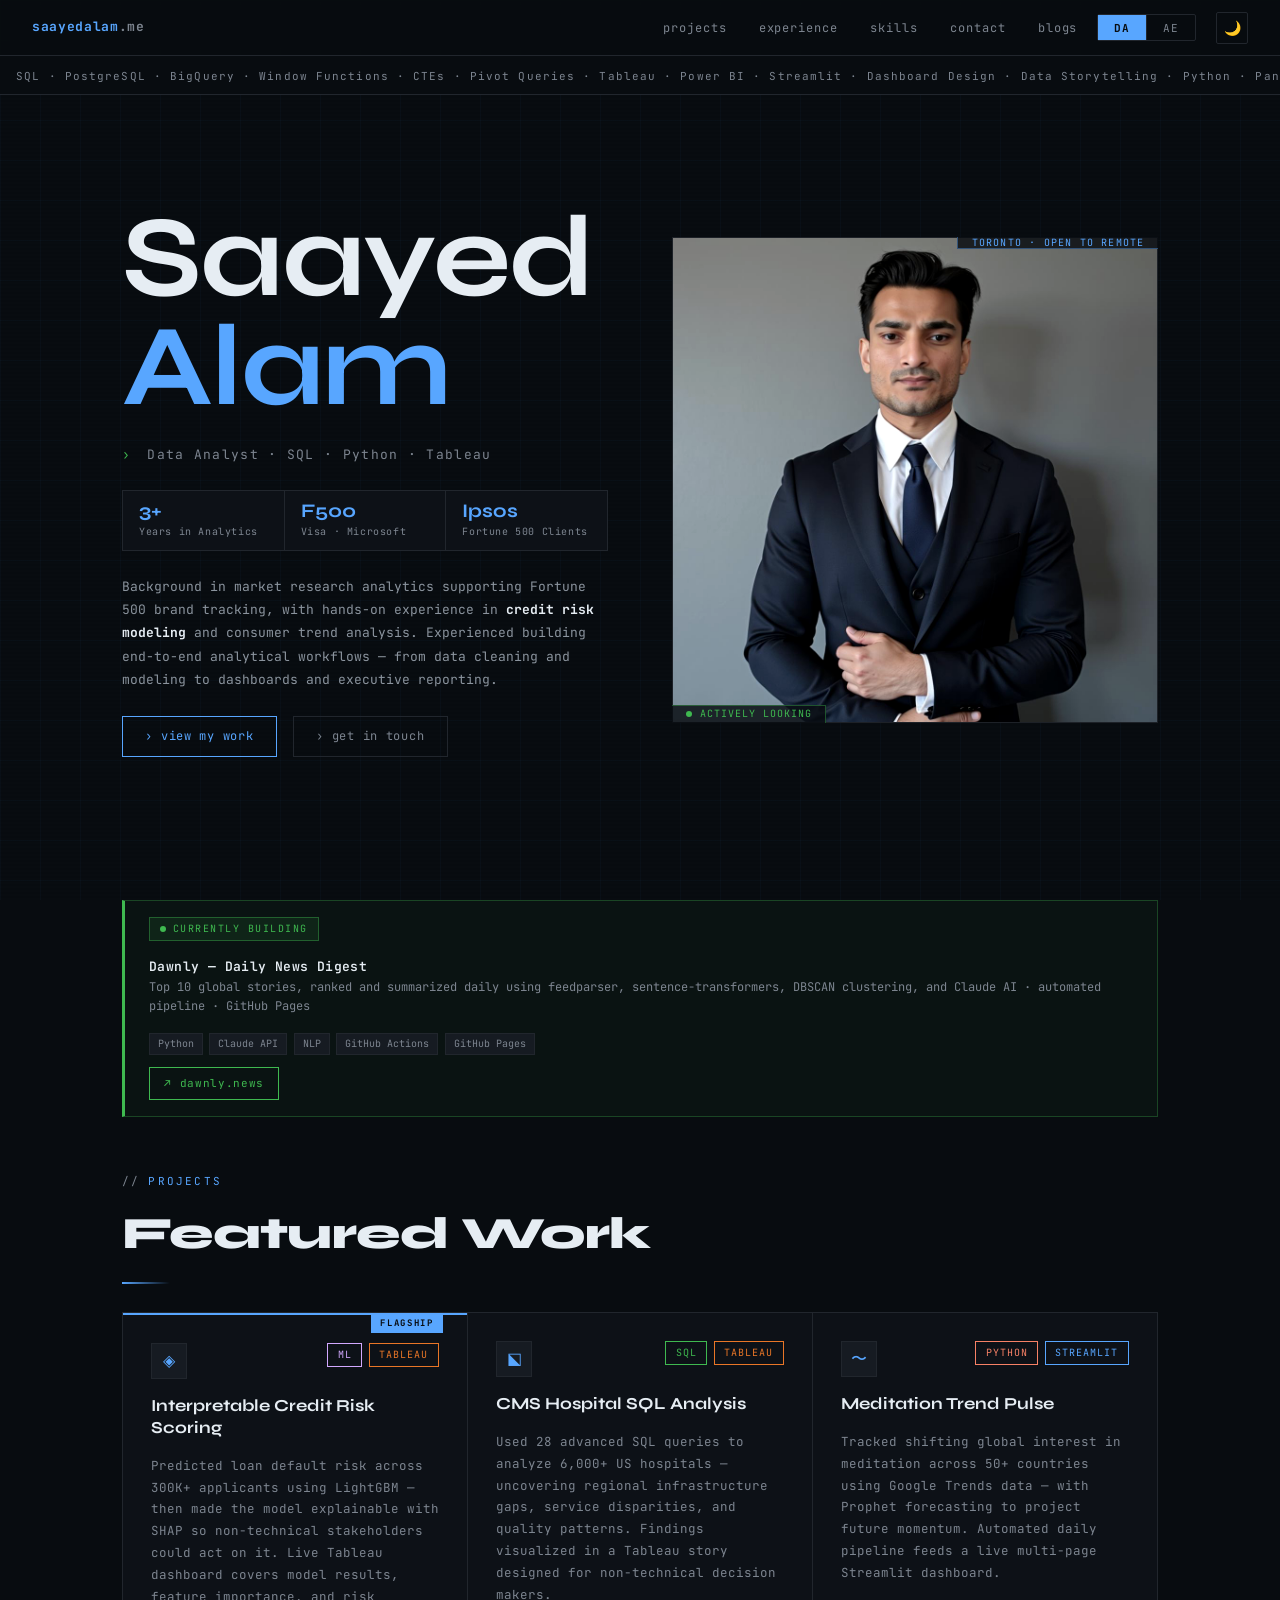
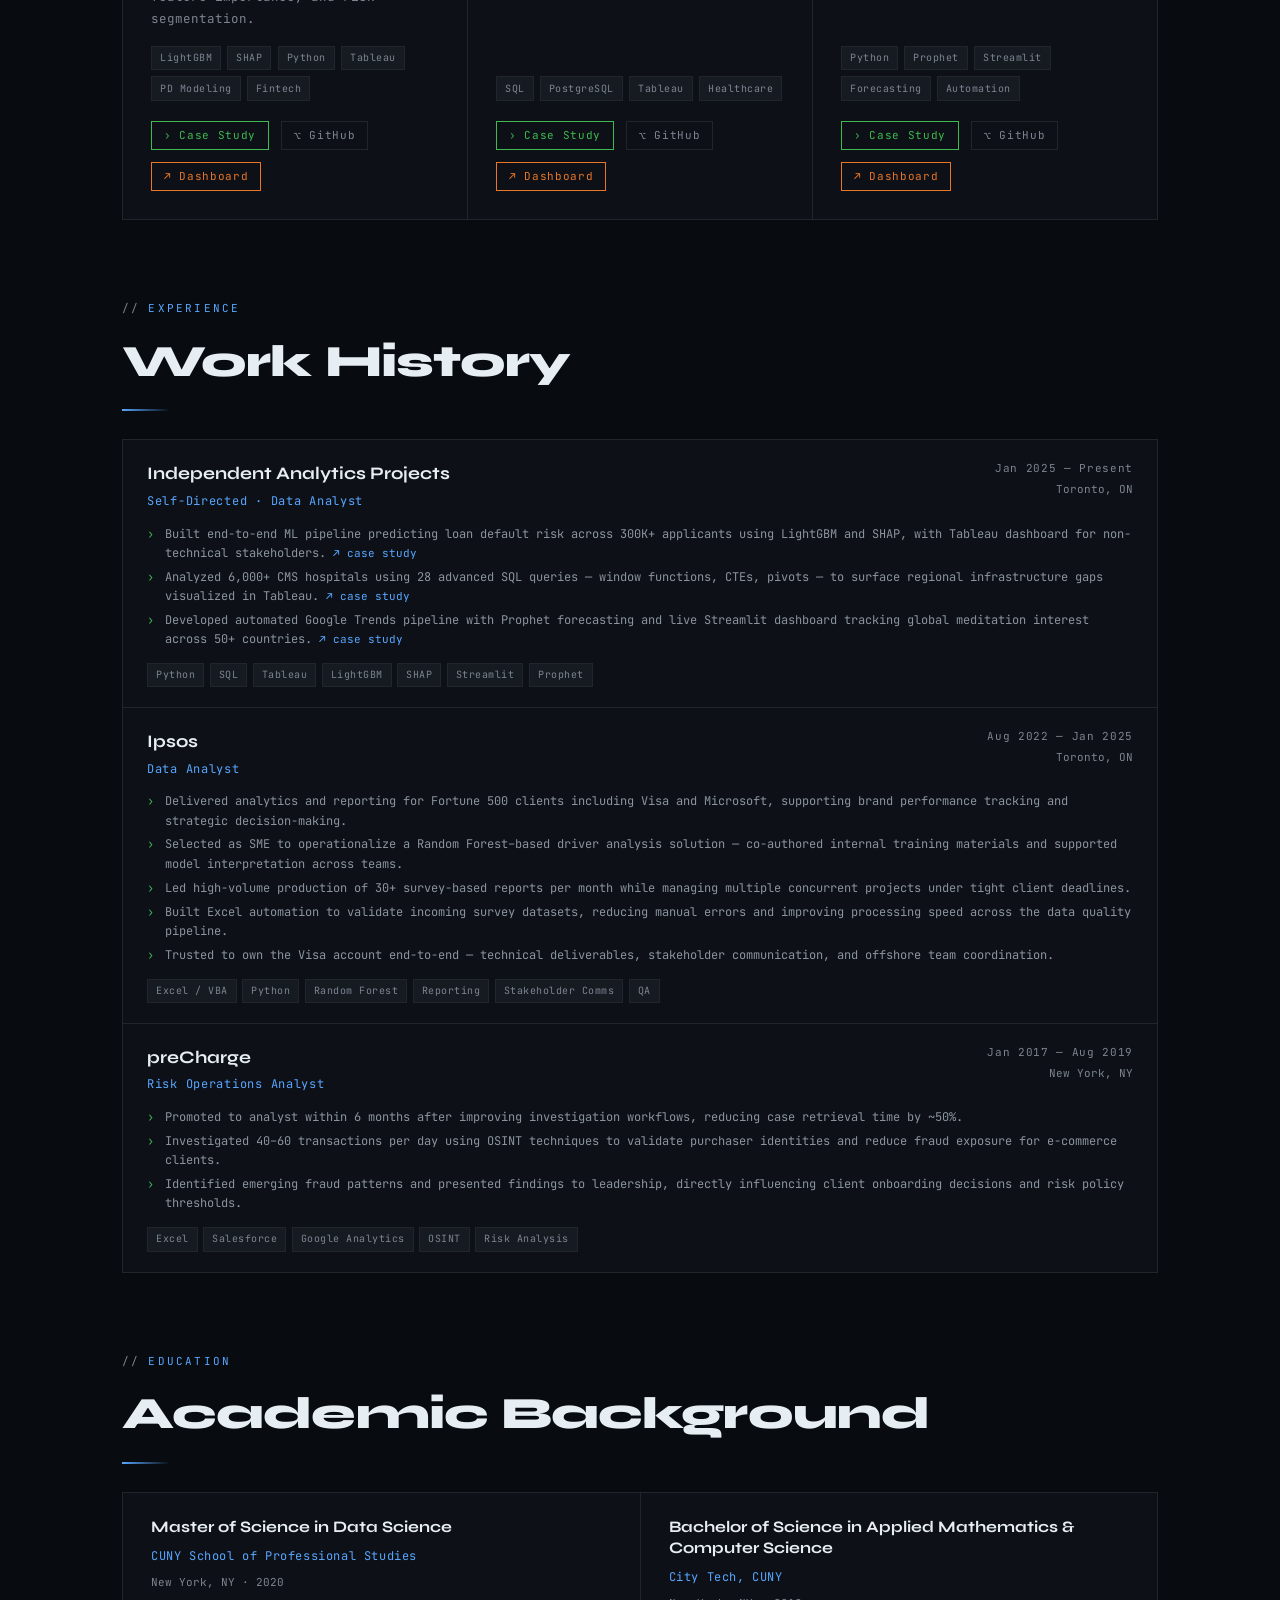
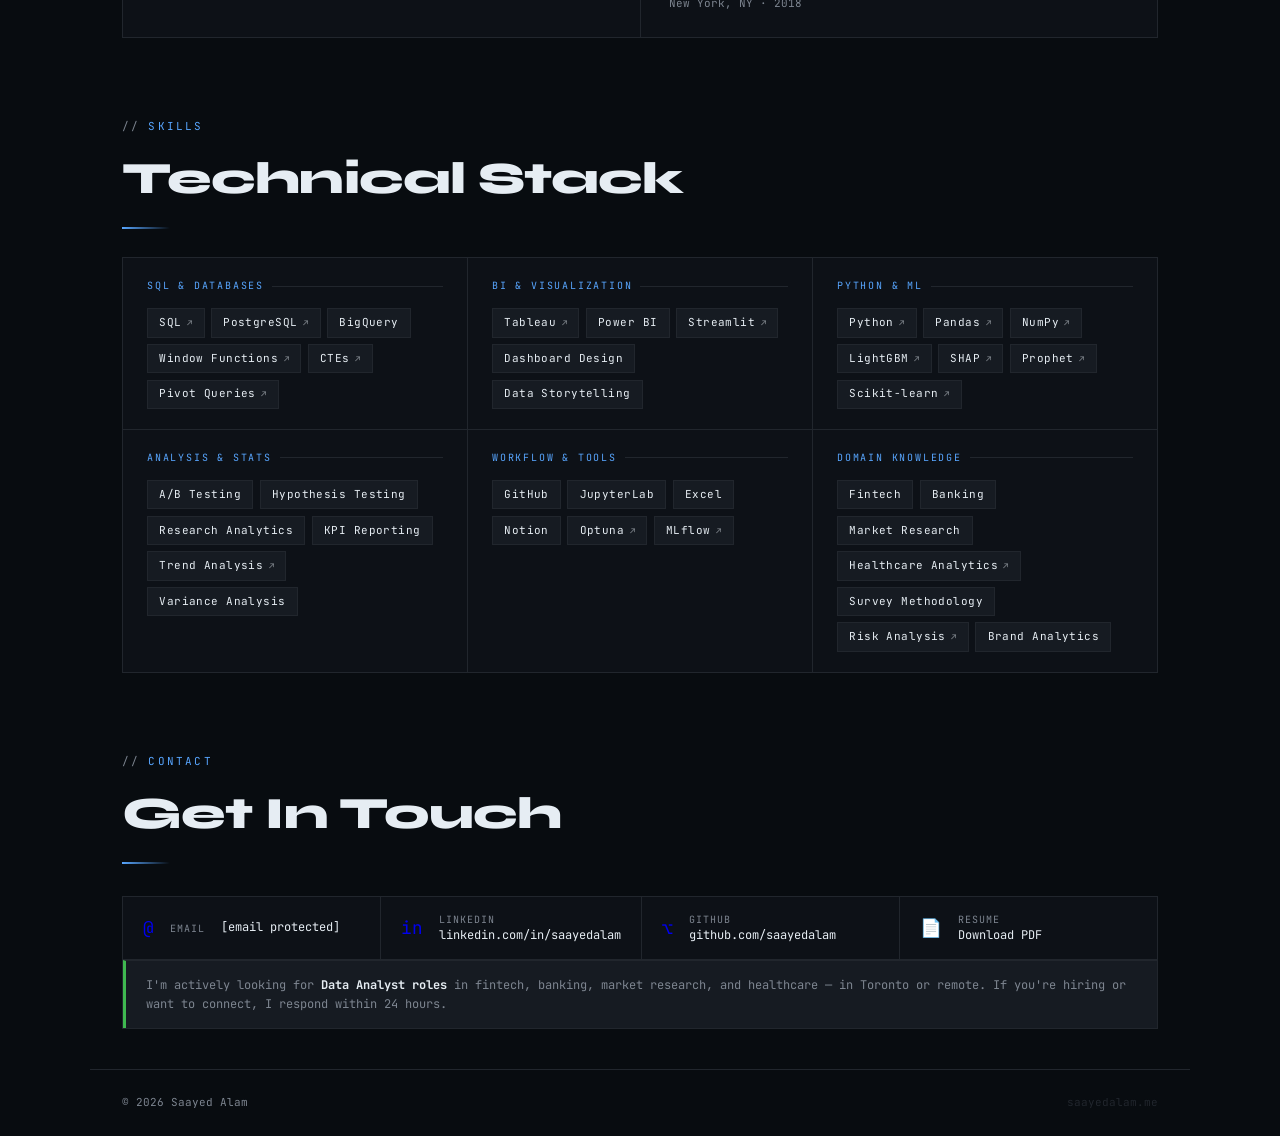
==== index.html @ ae94338d "JS was bleeding. fixed it" ====
<!DOCTYPE html>
<html lang="en">
<head>
<link rel="canonical" href="https://saayedalam.me/"/>
<meta charset="UTF-8" />
<meta name="viewport" content="width=device-width, initial-scale=1.0" />
<title>Saayed Alam — Data Analyst</title>
<meta name="description" content="Saayed Alam — Data Analyst · SQL · Python · Tableau. Based in Toronto, open to remote. Previously at Ipsos serving Visa and Microsoft." />
<meta property="og:title" content="Saayed Alam — Data Analyst" />
<meta property="og:description" content="Data Analyst · SQL · Python · Tableau. Formerly at Ipsos. Visa and Microsoft client work. Based in Toronto, open to remote." />
<meta property="og:type" content="website" />
<meta property="og:url" content="https://saayedalam.me" />
<!-- Google tag (gtag.js) -->
<script async src="https://www.googletagmanager.com/gtag/js?id=G-2QNCLVX354"></script>
<script>
  window.dataLayer = window.dataLayer || [];
  function gtag(){dataLayer.push(arguments);}
  gtag('js', new Date());
  gtag('config', 'G-2QNCLVX354');
</script>
<link href="https://fonts.googleapis.com/css2?family=JetBrains+Mono:wght@300;400;600;700&family=Syne:wght@400;600;700;800&display=swap" rel="stylesheet" />
<script>
function toggleTheme() {
  const html = document.documentElement;
  const btn = document.getElementById('theme-toggle');
  if (html.classList.contains('light')) {
    html.classList.remove('light');
    btn.textContent = '🌙';
    localStorage.setItem('theme', 'dark');
  } else {
    html.classList.add('light');
    btn.textContent = '☀️';
    localStorage.setItem('theme', 'light');
  }
}
function toggleMobileNav() {
  document.getElementById('mobile-menu').classList.toggle('open');
}
</script>
<style>
  :root {
    --bg: #080c10;
    --surface: #0d1117;
    --surface2: #161b22;
    --border: #21262d;
    --accent: #58a6ff;
    --accent2: #3fb950;
    --accent3: #f78166;
    --accent4: #d2a8ff;
    --text: #e6edf3;
    --muted: #7d8590;
    --nav-bg: rgba(8,12,16,0.92);
    --mono: 'JetBrains Mono', monospace;
    --sans: 'Syne', sans-serif;
  }
  html.light {
    --bg: #ffffff;
    --surface: #f6f8fa;
    --surface2: #eaeef2;
    --border: #d0d7de;
    --accent: #0969da;
    --accent2: #1a7f37;
    --accent3: #cf222e;
    --accent4: #8250df;
    --text: #1f2328;
    --muted: #656d76;
    --nav-bg: rgba(255,255,255,0.92);
  }

  *, *::before, *::after { box-sizing: border-box; margin: 0; padding: 0; }
  html { scroll-behavior: smooth; }
  html.light body::before { background-image: linear-gradient(rgba(9,105,218,0.05) 1px, transparent 1px), linear-gradient(90deg, rgba(9,105,218,0.05) 1px, transparent 1px); background-size: 40px 40px; }
  html.light body::after { display: none; }

  body {
    background: var(--bg); color: var(--text);
    font-family: var(--mono); font-size: 14px;
    line-height: 1.6; overflow-x: hidden;
    transition: background 0.3s ease, color 0.3s ease;
  }

  body::before {
    content: ''; position: fixed; inset: 0;
    background-image: linear-gradient(rgba(88,166,255,0.03) 1px, transparent 1px), linear-gradient(90deg, rgba(88,166,255,0.03) 1px, transparent 1px);
    background-size: 40px 40px; pointer-events: none; z-index: 0;
  }
  body::after {
    content: ''; position: fixed; inset: 0;
    background: repeating-linear-gradient(0deg, transparent, transparent 2px, rgba(0,0,0,0.04) 2px, rgba(0,0,0,0.04) 4px);
    pointer-events: none; z-index: 0;
  }

  /* NAV */
  nav {
    position: fixed; top: 0; left: 0; right: 0; z-index: 100;
    display: flex; align-items: center; justify-content: space-between;
    padding: 0 2rem; height: 56px;
    background: var(--nav-bg); backdrop-filter: blur(12px);
    border-bottom: 1px solid var(--border);
  }
  .nav-logo {
    font-weight: 700; font-size: 13px; color: var(--accent);
    letter-spacing: 0.05em; text-decoration: none;
    transition: opacity 0.2s;
  }
  .nav-logo:hover { opacity: 0.75; }
  .nav-logo span { color: var(--muted); }
  .nav-right { display: flex; align-items: center; gap: 1.25rem; }
  .nav-links { display: flex; gap: 2rem; list-style: none; }
  .nav-links a {
    color: var(--muted); text-decoration: none;
    font-size: 12px; letter-spacing: 0.08em;
    transition: color 0.2s; padding-bottom: 2px;
    border-bottom: 1px solid transparent;
  }
  .nav-links a:hover { color: var(--accent); }
  .nav-links a.active { color: var(--accent); border-bottom-color: var(--accent); }

  .profile-toggle { display: flex; align-items: center; border: 1px solid var(--border); border-radius: 2px; position: relative; }
  .toggle-btn { position: relative; }
  .toggle-btn[data-tip]:hover::after { content: attr(data-tip); position: absolute; top: calc(100% + 8px); left: 50%; transform: translateX(-50%); background: var(--surface2); border: 1px solid var(--border); color: var(--text); font-size: 10px; letter-spacing: 0.06em; padding: 0.3rem 0.6rem; white-space: nowrap; pointer-events: none; z-index: 200; }
  .toggle-btn { padding: 0.35rem 1rem; background: transparent; color: var(--muted); border: none; cursor: pointer; font-family: var(--mono); font-size: 11px; letter-spacing: 0.08em; transition: all 0.2s; white-space: nowrap; overflow: visible; }
  .toggle-btn.active { background: var(--accent); color: var(--bg); font-weight: 700; }
  .toggle-btn:not(.active):hover { color: var(--text); background: var(--surface2); }
  .toggle-sep { width: 1px; background: var(--border); align-self: stretch; }

  .theme-toggle { display: flex; align-items: center; justify-content: center; width: 32px; height: 32px; background: transparent; border: 1px solid var(--border); border-radius: 2px; cursor: pointer; font-size: 14px; transition: all 0.2s; flex-shrink: 0; }
  .theme-toggle:hover { border-color: var(--accent); }

  /* HAMBURGER */
  .hamburger { display: none; flex-direction: column; justify-content: center; gap: 5px; width: 32px; height: 32px; background: transparent; border: 1px solid var(--border); border-radius: 2px; cursor: pointer; padding: 7px; }
  .hamburger span { display: block; height: 1px; background: var(--muted); transition: all 0.2s; }

  #mobile-menu {
    display: none; position: fixed; top: 56px; left: 0; right: 0; z-index: 98;
    background: var(--bg); border-bottom: 1px solid var(--border);
    padding: 1rem 2rem; flex-direction: column; gap: 1rem;
  }
  #mobile-menu.open { display: flex; }
  #mobile-menu a { color: var(--muted); text-decoration: none; font-size: 13px; letter-spacing: 0.08em; padding: 0.5rem 0; border-bottom: 1px solid var(--border); }
  #mobile-menu a:last-child { border-bottom: none; }
  #mobile-menu a.active { color: var(--accent); }


  /* DAWNLY STRIP */
  .dawnly-wrap { max-width:1100px; margin:0 auto; padding:0 2rem 1rem; }
  .dawnly-strip {
    border: 1px solid rgba(63,185,80,0.3);
    border-left: 3px solid var(--accent2);
    background: rgba(63,185,80,0.04);
    padding: 1rem 1.5rem;
    display: flex; align-items: center; justify-content: space-between;
    flex-wrap: wrap; gap: 0.75rem;
    transition: background 0.2s;
  }
  .dawnly-strip:hover { background: rgba(63,185,80,0.07); }
  html.light .dawnly-strip { background: rgba(26,127,55,0.04); border-color: rgba(26,127,55,0.3); border-left-color: var(--accent2); }
  html.light .dawnly-strip:hover { background: rgba(26,127,55,0.07); }
  .dawnly-left { display: flex; align-items: center; gap: 1rem; flex-wrap: wrap; }
  .dawnly-badge { font-size: 10px; letter-spacing: 0.15em; text-transform: uppercase; padding: 0.2rem 0.65rem; background: rgba(63,185,80,0.1); border: 1px solid rgba(63,185,80,0.4); color: var(--accent2); display: flex; align-items: center; gap: 0.4rem; white-space: nowrap; }
  .dawnly-pulse { width:6px;height:6px;border-radius:50%;background:var(--accent2);animation:pulse 2s infinite;flex-shrink:0; }
  .dawnly-title { font-size: 13px; color: var(--text); font-weight: 600; letter-spacing: 0.03em; }
  .dawnly-desc { font-size: 12px; color: var(--muted); }
  .dawnly-tags { display: flex; gap: 0.4rem; flex-wrap: wrap; }
  .dawnly-tag { font-size: 10px; padding: 0.15rem 0.5rem; border: 1px solid var(--border); color: var(--muted); background: var(--surface2); }
  .dawnly-link { font-size: 11px; text-decoration: none; letter-spacing: 0.06em; padding: 0.4rem 0.9rem; border: 1px solid var(--accent2); color: var(--accent2); transition: all 0.2s; white-space: nowrap; }
  .dawnly-link:hover { background: var(--accent2); color: var(--bg); }

  /* TICKER */
  .ticker { position: fixed; top: 56px; left: 0; right: 0; z-index: 99; background: var(--bg); border-bottom: 1px solid var(--border); padding: 0.5rem 0; overflow: hidden; white-space: nowrap; }
  .ticker-inner { display: inline-block; animation: marquee 38s linear infinite; font-size: 11px; color: var(--muted); letter-spacing: 0.1em; }
  @keyframes marquee { 0%{transform:translateX(0)} 100%{transform:translateX(-50%)} }

  /* SECTIONS */
  section { position: relative; z-index: 1; max-width: 1100px; margin: 0 auto; padding: 2.5rem 2rem; scroll-margin-top: 110px; }

  .section-label { font-size: 11px; letter-spacing: 0.2em; color: var(--accent); text-transform: uppercase; margin-bottom: 0.5rem; display: flex; align-items: center; gap: 0.5rem; }
  .section-label::before { content: '//'; color: var(--muted); }
  .section-heading { font-family: var(--sans); font-size: clamp(1.8rem, 4vw, 2.8rem); font-weight: 800; letter-spacing: -0.02em; color: var(--text); margin-bottom: 0.75rem; }
  .section-divider { width: 48px; height: 2px; background: linear-gradient(90deg, var(--accent), transparent); margin-bottom: 1.75rem; }

  /* INTRO (combined hero + about) */
  #intro {
    min-height: 100vh;
    display: grid;
    grid-template-columns: 1fr 1fr;
    gap: 4rem;
    align-items: center;
    padding-top: 100px;
    position: relative;
  }
  .intro-left { display: flex; flex-direction: column; gap: 1.5rem; }
  .intro-right { display: flex; align-items: center; justify-content: center; }

  .hero-top { display: flex; align-items: center; gap: 0.75rem; font-size: 12px; color: var(--muted); flex-wrap: wrap; }

  @keyframes pulse { 0%,100%{opacity:1} 50%{opacity:0.4} }
  .mode-badge { font-size: 10px; letter-spacing: 0.15em; text-transform: uppercase; padding: 0.2rem 0.7rem; border: 1px solid; transition: color 0.4s, border-color 0.4s; }

  .hero-name { font-family: var(--sans); font-size: clamp(2.8rem, 6vw, 5.5rem); font-weight: 800; line-height: 0.95; letter-spacing: -0.02em; }
  .hero-name .hl { color: var(--accent); }
  .hero-role { font-size: 13px; color: var(--muted); letter-spacing: 0.1em; display: flex; align-items: center; gap: 1rem; }
  .hero-role::before { content: '›'; color: var(--accent2); }

  .hero-grid { display: grid; grid-template-columns: repeat(3,1fr); gap: 1px; border: 1px solid var(--border); background: var(--border); }
  .hero-stat { background: var(--surface); padding: 0.6rem 1rem; display: flex; flex-direction: column; gap: 0.1rem; }
  .hero-stat-val { font-family: var(--sans); font-size: 1.2rem; font-weight: 700; color: var(--accent); line-height: 1; }
  .hero-stat-label { font-size: 10px; color: var(--muted); letter-spacing: 0.06em; margin-top: 0.15rem; }
  .hero-cta { display: flex; gap: 1rem; flex-wrap: wrap; }
  .btn { display: inline-flex; align-items: center; gap: 0.5rem; padding: 0.65rem 1.4rem; font-family: var(--mono); font-size: 12px; letter-spacing: 0.06em; text-decoration: none; border: 1px solid; transition: all 0.2s; cursor: pointer; background: transparent; }
  .btn-primary { border-color: var(--accent); color: var(--accent); }
  .btn-primary:hover { background: var(--accent); color: var(--bg); }
  .btn-secondary { border-color: var(--border); color: var(--muted); }
  .btn-secondary:hover { border-color: var(--muted); color: var(--text); } 50%{transform:translateX(-50%) translateY(6px)} }

  /* RIGHT SIDE — photo + bio + terminal */
  .photo-block {
    width: 100%; max-width: 320px; margin: 0 auto;
    padding: 10px;
    border: 1px dashed var(--accent);
    opacity: 1;
  }
  .photo-inner {
    position: relative;
    line-height: 0;
  }
  .photo-block img {
    width: 100%; display: block;
    filter: grayscale(20%) contrast(1.05);
    border: 1px solid var(--border);
    transition: filter 0.3s;
  }
  .photo-status {
    position: absolute; bottom: 0; left: 0;
    background: rgba(8,12,16,0.82);
    border-top: 1px solid rgba(63,185,80,0.4);
    border-right: 1px solid rgba(63,185,80,0.4);
    color: var(--accent2); font-size: 10px; letter-spacing: 0.1em;
    text-transform: uppercase; padding: 0.35rem 0.85rem;
    display: flex; align-items: center; gap: 0.5rem;
    white-space: nowrap;
  }
  html.light .photo-status { background: rgba(255,255,255,0.88); }
  .photo-status-dot { width: 6px; height: 6px; border-radius: 50%; background: var(--accent2); animation: pulse 2s infinite; flex-shrink: 0; }
  .photo-corner-tag {
    position: absolute; top: 0; right: 0;
    background: rgba(8,12,16,0.82);
    border-bottom: 1px solid rgba(88,166,255,0.4);
    border-left: 1px solid rgba(88,166,255,0.4);
    color: var(--accent); font-size: 10px; letter-spacing: 0.12em;
    text-transform: uppercase; padding: 0.35rem 0.85rem;
  }
  html.light .photo-corner-tag { background: rgba(255,255,255,0.88); }
  html.light .photo-block img { filter: grayscale(10%) contrast(1.02); }


  .intro-photo-row { display: flex; gap: 1.25rem; align-items: flex-start; }
  .intro-bio { flex: 1; display: flex; flex-direction: column; gap: 0.75rem; }

  .about-text { color: #8b949e; line-height: 1.8; font-size: 13px; }
  html.light .about-text { color: var(--muted); }
  .about-text p + p { margin-top: 0.75rem; }
  .about-text strong { color: var(--text); }
  .client-strip { display: flex; gap: 0.4rem; flex-wrap: wrap; }
  .client-chip { font-size: 10px; letter-spacing: 0.1em; text-transform: uppercase; padding: 0.2rem 0.55rem; border: 1px solid var(--border); color: var(--muted); background: var(--surface2); }

  /* TERMINAL */

  /* EXPERIENCE */
  .experience-list { display: flex; flex-direction: column; gap: 1px; background: var(--border); border: 1px solid var(--border); }
  .exp-card { background: var(--surface); padding: 1.25rem 1.5rem; display: grid; grid-template-columns: 1fr auto; gap: 0.35rem 2rem; align-items: start; transition: background 0.2s; }
  .exp-card:hover { background: var(--surface2); }
  .exp-company { font-family: var(--sans); font-size: 1.1rem; font-weight: 700; color: var(--text); }
  .exp-title { font-size: 12px; color: var(--accent); letter-spacing: 0.06em; margin-top: 0.2rem; }
  .exp-period { font-size: 11px; color: var(--muted); letter-spacing: 0.06em; white-space: nowrap; text-align: right; }
  .exp-location { font-size: 11px; color: var(--muted); text-align: right; margin-top: 0.2rem; }
  .exp-bullets { grid-column: 1/-1; margin-top: 0.5rem; display: flex; flex-direction: column; gap: 0.3rem; }
  .exp-bullet { font-size: 12px; color: #8b949e; line-height: 1.6; padding-left: 1.1rem; position: relative; }
  .exp-bullet::before { content: "›"; color: var(--accent2); position: absolute; left: 0; top: 0; }
  html.light .exp-bullet { color: var(--muted); }
  .exp-bullet::before { content: '›'; color: var(--accent2); flex-shrink: 0; }
  .exp-tags { grid-column: 1/-1; display: flex; flex-wrap: wrap; gap: 0.35rem; margin-top: 0.5rem; }

  /* PROJECTS */
  .projects-grid { display: grid; grid-template-columns: repeat(auto-fill, minmax(320px,1fr)); gap: 1px; background: var(--border); border: 1px solid var(--border); }
  .project-card { background: var(--surface); padding: 1.75rem; display: flex; flex-direction: column; gap: 1rem; transition: background 0.2s; position: relative; }
  .project-card:hover { background: var(--surface2); }
  .project-card.hidden { display: none; }
  .project-card.flagship { border-top: 2px solid var(--accent); }
  .flagship-label { position: absolute; top: -1px; right: 1.5rem; font-size: 9px; letter-spacing: 0.18em; text-transform: uppercase; background: var(--accent); color: var(--bg); padding: 0.15rem 0.6rem; font-weight: 700; }
  .project-header { display: flex; justify-content: space-between; align-items: flex-start; gap: 0.5rem; flex-wrap: wrap; }
  .project-icon { width: 36px; height: 36px; border: 1px solid var(--border); display: flex; align-items: center; justify-content: center; font-size: 16px; color: var(--accent); background: var(--surface2); flex-shrink: 0; }
  .project-badges { display: flex; gap: 0.4rem; flex-wrap: wrap; }
  .project-badge { font-size: 10px; letter-spacing: 0.1em; padding: 0.2rem 0.6rem; border: 1px solid; text-transform: uppercase; white-space: nowrap; }
  .badge-ml{border-color:var(--accent4);color:var(--accent4)}
  .badge-sql{border-color:var(--accent2);color:var(--accent2)}
  .badge-python{border-color:var(--accent3);color:var(--accent3)}
  .badge-streamlit{border-color:#58a6ff;color:#58a6ff}
  .badge-tableau{border-color:#e97627;color:#e97627}
  .project-name { font-family: var(--sans); font-size: 1.05rem; font-weight: 700; color: var(--text); line-height: 1.3; }
  .project-desc { font-size: 12.5px; color: var(--muted); line-height: 1.75; }
  .project-tags { display: flex; flex-wrap: wrap; gap: 0.4rem; margin-top: auto; }
  .tag { font-size: 10px; padding: 0.2rem 0.5rem; background: var(--surface2); border: 1px solid var(--border); color: var(--muted); letter-spacing: 0.05em; }
  .project-links { display: flex; gap: 0.75rem; flex-wrap: wrap; margin-top: 0.25rem; }
  .project-link { font-size: 11px; text-decoration: none; letter-spacing: 0.06em; display: inline-flex; align-items: center; gap: 0.35rem; padding: 0.3rem 0.75rem; border: 1px solid; transition: all 0.2s; }
  .link-github { border-color: var(--border); color: var(--muted); }
  .link-github:hover { border-color: var(--muted); color: var(--text); }
  .link-demo { border-color: var(--accent2); color: var(--accent2); }
  .link-demo:hover { background: var(--accent2); color: var(--bg); }
  .link-tableau { border-color: #e97627; color: #e97627; }
  .link-tableau:hover { background: #e97627; color: var(--bg); }

  /* EDUCATION */
  .edu-grid { display: grid; grid-template-columns: 1fr 1fr; gap: 1px; background: var(--border); border: 1px solid var(--border); }
  .edu-card { background: var(--surface); padding: 1.5rem 1.75rem; display: flex; flex-direction: column; gap: 0.4rem; transition: background 0.2s; }
  .edu-card:hover { background: var(--surface2); }
  .edu-degree { font-family: var(--sans); font-size: 1rem; font-weight: 700; color: var(--text); line-height: 1.3; }
  .edu-school { font-size: 12px; color: var(--accent); letter-spacing: 0.05em; margin-top: 0.2rem; }
  .edu-meta { font-size: 11px; color: var(--muted); margin-top: 0.1rem; }

  /* SKILLS */
  .skills-layout { display: grid; grid-template-columns: repeat(3, 1fr); gap: 1px; background: var(--border); border: 1px solid var(--border); }
  .skill-group { background: var(--surface); padding: 1.25rem 1.5rem; }
  .skill-group.hidden { display: none; }
  .skill-group-title { font-size: 10px; letter-spacing: 0.18em; text-transform: uppercase; color: var(--accent); margin-bottom: 0.9rem; display: flex; align-items: center; gap: 0.5rem; }
  .skill-group-title::after { content: ''; flex: 1; height: 1px; background: var(--border); }
  .skill-chips { display: flex; flex-wrap: wrap; gap: 0.4rem; }
  .skill-chip {
    font-size: 11px; padding: 0.3rem 0.7rem;
    background: var(--surface2); border: 1px solid var(--border);
    color: var(--text); letter-spacing: 0.04em;
    transition: border-color 0.2s, color 0.2s;
    cursor: default;
  }
  .skill-chip:hover { border-color: var(--accent); color: var(--accent); }

  a.skill-link {
    text-decoration: none;
    position: relative;
  }
  a.skill-link::after {
    content: ' ↗';
    font-size: 9px;
    opacity: 0.5;
    transition: opacity 0.2s;
  }
  a.skill-link:hover::after { opacity: 1; }
  a.skill-link:hover {
    border-color: var(--accent);
    color: var(--accent);
    background: rgba(88,166,255,0.08);
  }

  .skill-chip.primary { border-color: var(--accent); color: var(--accent); background: rgba(88,166,255,0.07); }
  html.light .skill-chip.primary { background: rgba(9,105,218,0.07); }
  /* keep bar classes for JS compat but hidden */
  .skill-item { display: none; }
  .skill-bar { display: none; }
  .skill-fill { display: none; }

  /* CONTACT */
  .contact-grid { display: grid; grid-template-columns: repeat(4, 1fr); gap: 1px; margin-top: 2rem; background: var(--border); border: 1px solid var(--border); }
  .contact-card { background: var(--surface); padding: 1rem 1.25rem; display: flex; flex-direction: row; align-items: center; gap: 1rem; transition: background 0.2s; text-decoration: none; border: none; }
  .contact-card:hover { background: var(--surface2); }
  .contact-icon { font-size: 1.1rem; flex-shrink: 0; }
  .contact-type { font-size: 10px; color: var(--muted); letter-spacing: 0.1em; text-transform: uppercase; line-height: 1.3; }
  .contact-value { font-size: 12px; color: var(--text); line-height: 1.3; }
  .contact-note { grid-column: 1/-1; background: var(--surface2); border-top: 1px solid var(--border); border-left: 3px solid var(--accent2); padding: 0.9rem 1.25rem; font-size: 12px; color: var(--muted); line-height: 1.6; }

  .contact-info { display: flex; flex-direction: column; gap: 0.1rem; }

  /* BACK TO TOP */
  .back-to-top {
    position: fixed; bottom: 2rem; right: 2rem; z-index: 200;
    width: 40px; height: 40px;
    background: var(--surface2); border: 1px solid var(--border);
    color: var(--muted); cursor: pointer;
    display: flex; align-items: center; justify-content: center;
    opacity: 0; pointer-events: none;
    transition: all 0.3s ease;
  }
  .back-to-top.visible { opacity: 1; pointer-events: all; }
  .back-to-top:hover { border-color: var(--accent); color: var(--accent); background: var(--surface); }
  .back-to-top svg { width: 16px; height: 16px; stroke: currentColor; fill: none; }

  /* FOOTER */
  footer { position: relative; z-index: 1; border-top: 1px solid var(--border); padding: 1.5rem 2rem; display: flex; justify-content: space-between; align-items: center; max-width: 1100px; margin: 0 auto; font-size: 11px; color: var(--muted); }

  /* FADE IN */
  .fade-in { opacity: 0; transform: translateY(20px); transition: opacity 0.6s ease, transform 0.6s ease; }
  .fade-in.visible { opacity: 1; transform: translateY(0); }

  /* RESPONSIVE */
  @media(max-width: 768px) {
    /* NAV */
    nav { padding: 0 1rem; }
    .nav-links { display: none; }
    .profile-toggle { display: none; }
    .hamburger { display: flex; }

    /* TICKER — add top breathing room so status pill doesn't collide */
    .ticker { top: 56px; }

    /* INTRO — stack columns, photo first */
    #intro {
      display: flex;
      flex-direction: column;
      padding-top: 100px;
      gap: 1.5rem;
      min-height: unset;
    }
    .intro-right { order: -1; display: flex; justify-content: center; }
    .photo-block { max-width: 100%; margin: 0 auto; }
    .photo-status, .photo-corner-tag { font-size: 8px; padding: 0.25rem 0.5rem; letter-spacing: 0.06em; }
    .intro-left { display: flex; flex-direction: column; gap: 1.25rem; }

    /* STATS — replace grid with a compact inline row */
    .hero-grid {
      display: flex;
      flex-wrap: wrap;
      gap: 0.5rem;
      background: transparent;
      border: none;
    }
    .hero-stat {
      flex: 1 1 auto;
      min-width: 0;
      background: var(--surface);
      border: 1px solid var(--border);
      padding: 0.5rem 0.75rem;
      display: flex;
      flex-direction: row;
      align-items: baseline;
      gap: 0.4rem;
    }
    .hero-stat-val { font-size: 1rem; }
    .hero-stat-label { font-size: 10px; white-space: nowrap; overflow: hidden; text-overflow: ellipsis; }

    /* EXPERIENCE */
    .exp-card { grid-template-columns: 1fr; }
    .exp-period, .exp-location { text-align: left; }

    /* EDUCATION */
    .edu-grid { grid-template-columns: 1fr; }

    /* SKILLS — single column, no overflow */
    .skills-layout { grid-template-columns: 1fr !important; }
    .skill-chips { flex-wrap: wrap; }

    /* CONTACT — stack to 2 cols, no overflow */
    .contact-grid {
      grid-template-columns: 1fr 1fr;
      overflow: hidden;
    }
    .contact-card { min-width: 0; overflow: hidden; }
    .contact-value { font-size: 10px; word-break: break-all; }

    /* GENERAL */
    section { padding: 2rem 1rem; }
    .back-to-top { bottom: 1rem; right: 1rem; }
  }
</style>
<link rel="icon" type="image/png" href="[data-uri]"/>
<meta property="og:image" content="https://saayedalam.me/assets/og-image.png"/>
</head>
<body>

<!-- NAV -->
<nav>
  <a href="#intro" class="nav-logo">saayedalam<span>.me</span></a>
  <div class="nav-right">
    <ul class="nav-links">
      <li><a href="#projects">projects</a></li>
      <li><a href="#experience">experience</a></li>
      <li><a href="#skills">skills</a></li>
      <li><a href="#contact">contact</a></li>
      <li><a href="blog.html">blogs</a></li>
    </ul>
    <div class="profile-toggle">
      <button type="button" class="toggle-btn active" id="btn-da" onclick="setMode('da')" data-tip="Data Analyst">DA</button>
      <div class="toggle-sep"></div>
      <button type="button" class="toggle-btn" id="btn-ae" onclick="setMode('ae')" data-tip="Analytics Engineer">AE</button>
    </div>
    <button type="button" class="theme-toggle" id="theme-toggle" onclick="toggleTheme()" title="Toggle light/dark">🌙</button>
    <button type="button" class="hamburger" onclick="toggleMobileNav()" aria-label="Menu">
      <span></span><span></span><span></span>
    </button>
  </div>
</nav>

<!-- MOBILE MENU -->
<div id="mobile-menu">
  <a href="#projects" onclick="toggleMobileNav()">projects</a>
  <a href="#experience" onclick="toggleMobileNav()">projects</a>
  <a href="#skills" onclick="toggleMobileNav()">skills</a>
  <a href="#contact" onclick="toggleMobileNav()">contact</a>
  <a href="blog.html" onclick="toggleMobileNav()">blogs</a>
  <div style="display:flex;gap:0.75rem;padding-top:0.5rem;">
    <button type="button" class="toggle-btn active" id="mob-btn-da" onclick="setMode('da');toggleMobileNav()" style="border:1px solid var(--border);border-radius:2px;">DA</button>
    <button type="button" class="toggle-btn" id="mob-btn-ae" onclick="setMode('ae');toggleMobileNav()" style="border:1px solid var(--border);border-radius:2px;">AE</button>
  </div>
</div>

<!-- TICKER -->
<div class="ticker">
  <span class="ticker-inner" id="ticker-text">
    &nbsp;&nbsp;SQL · Python · Power BI · Tableau · Data Analysis · A/B Testing · Statistical Modeling · Stakeholder Reporting · Visualization · Fintech · Banking · Market Research · Healthcare · Insights · Dashboards · KPIs · SQL · Python · Power BI · Tableau · Data Analysis · A/B Testing · Statistical Modeling · Stakeholder Reporting · Visualization · Fintech · Banking · Market Research · Healthcare · Insights · Dashboards · KPIs ·&nbsp;&nbsp;
  </span>
</div>

<!-- INTRO -->
<section id="intro" style="position:relative;">

  <!-- LEFT: identity + stats + CTA + bio -->
  <div class="intro-left">


    <div class="hero-name"><h1>Saayed<br/>
      <span class="hl">Alam</span></h1></div>

    <div class="hero-role" id="hero-role">Data Analyst · SQL · Python · Tableau</div>

    <div class="hero-grid">
      <div class="hero-stat">
        <span class="hero-stat-val">3+</span>
        <span class="hero-stat-label">Years in Analytics</span>
      </div>
      <div class="hero-stat">
        <span class="hero-stat-val">F500</span>
        <span class="hero-stat-label">Visa · Microsoft</span>
      </div>
      <div class="hero-stat">
        <span class="hero-stat-val" id="s3v">Ipsos</span>
        <span class="hero-stat-label" id="s3l">Fortune 500 Clients</span>
      </div>
    </div>

    <div class="about-text" id="bio-da">
      <p>Background in market research analytics supporting Fortune 500 brand tracking, with hands-on experience in <strong>credit risk modeling</strong> and consumer trend analysis. Experienced building end-to-end analytical workflows — from data cleaning and modeling to dashboards and executive reporting.</p>
    </div>
    <div class="about-text" id="bio-ae" style="display:none">
      <p>Data Analyst with 3+ years of experience transitioning into Analytics Engineering — applying hands-on work with <strong>dbt Cloud, BigQuery, and ELT pipelines</strong> to build tested, documented, and BI-ready data models. Comfortable bridging the gap between raw data and business-ready datasets.</p>
      <p style="margin-top:0.75rem">Open to <strong>Analytics Engineering roles across industries</strong> where strong SQL foundations, data modeling instincts, and a bias toward clean, maintainable pipelines are valued.</p>
    </div>

    <div class="hero-cta">
      <a href="#experience" class="btn btn-primary">› view my work</a>
      <a href="#contact" class="btn btn-secondary">› get in touch</a>
    </div>
  </div>

  <!-- RIGHT: photo only -->
  <div class="intro-right">
    <div class="photo-block">
      <div class="photo-inner">
        <img src="assets/photo.JPG" alt="Saayed Alam" />
        <div class="photo-corner-tag">Toronto · Open to Remote</div>
        <div class="photo-status"><span class="photo-status-dot"></span>Actively Looking</div>
      </div>
    </div>
  </div>
</section>


<!-- DAWNLY STRIP -->
<div class="dawnly-wrap">
<div class="dawnly-strip">
  <div class="dawnly-left">
    <div class="dawnly-badge"><span class="dawnly-pulse"></span>Currently Building</div>
    <div>
      <div class="dawnly-title">Dawnly — Daily News Digest</div>
      <div class="dawnly-desc">Top 10 global stories, ranked and summarized daily using feedparser, sentence-transformers, DBSCAN clustering, and Claude AI · automated pipeline · GitHub Pages</div>
    </div>
    <div class="dawnly-tags">
      <span class="dawnly-tag">Python</span>
      <span class="dawnly-tag">Claude API</span>
      <span class="dawnly-tag">NLP</span>
      <span class="dawnly-tag">GitHub Actions</span>
      <span class="dawnly-tag">GitHub Pages</span>
    </div>
  </div>
  <a href="https://saayed.me/dawnly" target="_blank" rel="noopener noreferrer" class="dawnly-link">↗ dawnly.news</a>
</div>
</div>

<!-- PROJECTS -->
<section id="projects">
  <div class="section-label">projects</div>
  <h2 class="section-heading">Featured Work</h2>
  <div class="section-divider"></div>
  <div class="projects-grid fade-in" id="projects-grid">

    <div class="project-card flagship" data-modes="ae" data-order-ae="0">
      <span class="flagship-label">flagship</span>
      <div class="project-header">
        <div class="project-icon">🏦</div>
        <div class="project-badges">
          <span class="project-badge badge-sql">dbt</span>
          <span class="project-badge badge-tableau" style="border-color:#f0b429;color:#f0b429">BigQuery</span>
        </div>
      </div>
      <div class="project-name">Fintech Analytics Engineering Platform</div>
      <div class="project-desc">End-to-end analytics engineering platform for U.S. mortgage credit risk — built on dbt Cloud and BigQuery with tested, documented, BI-ready marts and a live Power BI dashboard tracking delinquency trends by state and lending channel.</div>
      <div class="project-tags">
        <span class="tag">dbt Cloud</span><span class="tag">BigQuery</span><span class="tag">Power BI</span><span class="tag">ELT</span><span class="tag">Dimensional Modeling</span>
      </div>
      <div class="project-links">
        <a href="fintech-ae.html" class="project-link link-demo">› Case Study</a>
        <a href="https://github.com/saayedalam/Fintech-Analytics-Engineering-Platform" class="project-link link-github" target="_blank" rel="noopener noreferrer">⌥ GitHub</a>
      </div>
    </div>

    <div class="project-card flagship" data-modes="da ae" data-order-da="0" data-order-ae="1">
      <span class="flagship-label">flagship</span>
      <div class="project-header">
        <div class="project-icon">◈</div>
        <div class="project-badges">
          <span class="project-badge badge-ml">ML</span>
          <span class="project-badge badge-tableau">Tableau</span>
        </div>
      </div>
      <div class="project-name">Interpretable Credit Risk Scoring</div>
      <div class="project-desc">Predicted loan default risk across 300K+ applicants using LightGBM — then made the model explainable with SHAP so non-technical stakeholders could act on it. Live Tableau dashboard covers model results, feature importance, and risk segmentation.</div>
      <div class="project-tags">
        <span class="tag">LightGBM</span><span class="tag">SHAP</span><span class="tag">Python</span><span class="tag">Tableau</span><span class="tag">PD Modeling</span><span class="tag">Fintech</span>
      </div>
      <div class="project-links">
        <a href="credit-risk.html" class="project-link link-demo">› Case Study</a>
        <a href="https://github.com/saayedalam/Interpretable-Home-Credit-Risk" class="project-link link-github" target="_blank" rel="noopener noreferrer">⌥ GitHub</a>
        <a href="https://public.tableau.com/app/profile/saayed.alam/viz/LoanDefaultRiskAnalysisModelResultsSHAPMetrics/0-Overview" class="project-link link-tableau" target="_blank" rel="noopener noreferrer">↗ Dashboard</a>
      </div>
    </div>

    <div class="project-card" data-modes="da ae" data-order-da="1" data-order-ae="2">
      <div class="project-header">
        <div class="project-icon">⬕</div>
        <div class="project-badges">
          <span class="project-badge badge-sql">SQL</span>
          <span class="project-badge badge-tableau">Tableau</span>
        </div>
      </div>
      <div class="project-name">CMS Hospital SQL Analysis</div>
      <div class="project-desc">Used 28 advanced SQL queries to analyze 6,000+ US hospitals — uncovering regional infrastructure gaps, service disparities, and quality patterns. Findings visualized in a Tableau story designed for non-technical decision makers.</div>
      <div class="project-tags">
        <span class="tag">SQL</span><span class="tag">PostgreSQL</span><span class="tag">Tableau</span><span class="tag">Healthcare</span>
      </div>
      <div class="project-links">
        <a href="hospital-sql.html" class="project-link link-demo">› Case Study</a>
        <a href="https://github.com/saayedalam/CMS-Hospital-SQL-Analysis" class="project-link link-github" target="_blank" rel="noopener noreferrer">⌥ GitHub</a>
        <a href="https://public.tableau.com/app/profile/saayed.alam/viz/CMSHospitalDataDashboardSQLAnalysisVisualization/Story1" class="project-link link-tableau" target="_blank" rel="noopener noreferrer">↗ Dashboard</a>
      </div>
    </div>

    <div class="project-card" data-modes="da" data-order-da="2">
      <div class="project-header">
        <div class="project-icon">〜</div>
        <div class="project-badges">
          <span class="project-badge badge-python">Python</span>
          <span class="project-badge badge-streamlit">Streamlit</span>
        </div>
      </div>
      <div class="project-name">Meditation Trend Pulse</div>
      <div class="project-desc">Tracked shifting global interest in meditation across 50+ countries using Google Trends data — with Prophet forecasting to project future momentum. Automated daily pipeline feeds a live multi-page Streamlit dashboard.</div>
      <div class="project-tags">
        <span class="tag">Python</span><span class="tag">Prophet</span><span class="tag">Streamlit</span><span class="tag">Forecasting</span><span class="tag">Automation</span>
      </div>
      <div class="project-links">
        <a href="meditation-trends.html" class="project-link link-demo">› Case Study</a>
        <a href="https://github.com/saayedalam/Meditation-Trend-Pulse" class="project-link link-github" target="_blank" rel="noopener noreferrer">⌥ GitHub</a>
        <a href="https://meditationtrendpulse.streamlit.app/" class="project-link link-tableau" target="_blank" rel="noopener noreferrer">↗ Dashboard</a>
      </div>
    </div>

  </div>
</section>

<!-- EXPERIENCE -->
<section id="experience">
  <div class="section-label">experience</div>
  <h2 class="section-heading">Work History</h2>
  <div class="section-divider"></div>
  <div class="experience-list fade-in">

    <div class="exp-card">
      <div>
        <div class="exp-company">Independent Analytics Projects</div>
        <div class="exp-title">Self-Directed · Data Analyst</div>
      </div>
      <div>
        <div class="exp-period">Jan 2025 — Present</div>
        <div class="exp-location">Toronto, ON</div>
      </div>
      <div class="exp-bullets" id="ind-bullets-da">
        <div class="exp-bullet">Built end-to-end ML pipeline predicting loan default risk across 300K+ applicants using LightGBM and SHAP, with Tableau dashboard for non-technical stakeholders. <a href="credit-risk.html" style="color:var(--accent);text-decoration:none;font-size:11px;">↗ case study</a></div>
        <div class="exp-bullet">Analyzed 6,000+ CMS hospitals using 28 advanced SQL queries — window functions, CTEs, pivots — to surface regional infrastructure gaps visualized in Tableau. <a href="hospital-sql.html" style="color:var(--accent);text-decoration:none;font-size:11px;">↗ case study</a></div>
        <div class="exp-bullet">Developed automated Google Trends pipeline with Prophet forecasting and live Streamlit dashboard tracking global meditation interest across 50+ countries. <a href="meditation-trends.html" style="color:var(--accent);text-decoration:none;font-size:11px;">↗ case study</a></div>
      </div>
      <div class="exp-bullets" id="ind-bullets-ae" style="display:none">
        <div class="exp-bullet">Designed end-to-end analytics engineering workflow for U.S. mortgage credit risk using dbt Cloud and BigQuery — built tested, version-controlled, and documented semantic marts for BI consumption. <a href="fintech-ae.html" style="color:var(--accent);text-decoration:none;font-size:11px;">↗ case study</a></div>
        <div class="exp-bullet">Engineered automated data pipeline tracking global mindfulness trends via Google Trends API — implemented Prophet forecasting and deployed a live Streamlit dashboard with daily automated cron updates. <a href="meditation-trends.html" style="color:var(--accent);text-decoration:none;font-size:11px;">↗ case study</a></div>
        <div class="exp-bullet">Implemented ELT pipelines and dimensional modeling via complex SQL transformations across 6,000+ hospitals — optimized 28 queries supporting a multi-view Tableau reporting suite. <a href="hospital-sql.html" style="color:var(--accent);text-decoration:none;font-size:11px;">↗ case study</a></div>
        <div class="exp-bullet">Built and tuned a credit risk model using LightGBM and Optuna — integrated SHAP explainability and deployed results to interactive dashboards improving model governance. <a href="credit-risk.html" style="color:var(--accent);text-decoration:none;font-size:11px;">↗ case study</a></div>
      </div>
      <div class="exp-tags" id="ind-tags-da">
        <span class="tag">Python</span><span class="tag">SQL</span><span class="tag">Tableau</span><span class="tag">LightGBM</span><span class="tag">SHAP</span><span class="tag">Streamlit</span><span class="tag">Prophet</span>
      </div>
      <div class="exp-tags" id="ind-tags-ae" style="display:none">
        <span class="tag">dbt Cloud</span><span class="tag">BigQuery</span><span class="tag">Power BI</span><span class="tag">Python</span><span class="tag">SQL</span><span class="tag">Streamlit</span><span class="tag">Prophet</span>
      </div>
    </div>

    <div class="exp-card">
      <div>
        <div class="exp-company">Ipsos</div>
        <div class="exp-title">Data Analyst</div>
      </div>
      <div>
        <div class="exp-period">Aug 2022 — Jan 2025</div>
        <div class="exp-location">Toronto, ON</div>
      </div>
      <div class="exp-bullets" id="ipsos-bullets-da">
        <div class="exp-bullet">Delivered analytics and reporting for Fortune 500 clients including Visa and Microsoft, supporting brand performance tracking and strategic decision-making.</div>
        <div class="exp-bullet">Selected as SME to operationalize a Random Forest–based driver analysis solution — co-authored internal training materials and supported model interpretation across teams.</div>
        <div class="exp-bullet">Led high-volume production of 30+ survey-based reports per month while managing multiple concurrent projects under tight client deadlines.</div>
        <div class="exp-bullet">Built Excel automation to validate incoming survey datasets, reducing manual errors and improving processing speed across the data quality pipeline.</div>
        <div class="exp-bullet">Trusted to own the Visa account end-to-end — technical deliverables, stakeholder communication, and offshore team coordination.</div>
      </div>
      <div class="exp-bullets" id="ipsos-bullets-ae" style="display:none">
        <div class="exp-bullet">Executed data ingestion and transformation for Tier-1 clients (Visa, Microsoft) — standardizing raw unstructured data into clean, analysis-ready datasets for downstream reporting.</div>
        <div class="exp-bullet">Developed custom Excel-based automation tools to validate incoming datasets, significantly reducing manual error rates and processing time across the data quality pipeline.</div>
        <div class="exp-bullet">Led operational adoption of a Random Forest model as primary technical resource — co-authored technical training documentation for internal teams.</div>
        <div class="exp-bullet">Managed cross-functional data workflows with offshore processing teams, leading QA audits to ensure 100% data accuracy before modeling.</div>
        <div class="exp-bullet">Orchestrated production of 30+ high-accuracy reports per month, managing full data lifecycle for 2–3 concurrent projects weekly.</div>
      </div>
      <div class="exp-tags" id="ipsos-tags-da">
        <span class="tag">Excel / VBA</span><span class="tag">Python</span><span class="tag">Random Forest</span><span class="tag">Reporting</span><span class="tag">Stakeholder Comms</span><span class="tag">QA</span>
      </div>
      <div class="exp-tags" id="ipsos-tags-ae" style="display:none">
        <span class="tag">Data Ingestion</span><span class="tag">ELT</span><span class="tag">Excel / VBA</span><span class="tag">QA</span><span class="tag">Stakeholder Comms</span>
      </div>
    </div>

    <div class="exp-card">
      <div>
        <div class="exp-company">preCharge</div>
        <div class="exp-title">Risk Operations Analyst</div>
      </div>
      <div>
        <div class="exp-period">Jan 2017 — Aug 2019</div>
        <div class="exp-location">New York, NY</div>
      </div>
      <div class="exp-bullets">
        <div class="exp-bullet">Promoted to analyst within 6 months after improving investigation workflows, reducing case retrieval time by ~50%.</div>
        <div class="exp-bullet">Investigated 40–60 transactions per day using OSINT techniques to validate purchaser identities and reduce fraud exposure for e-commerce clients.</div>
        <div class="exp-bullet">Identified emerging fraud patterns and presented findings to leadership, directly influencing client onboarding decisions and risk policy thresholds.</div>
      </div>
      <div class="exp-tags">
        <span class="tag">Excel</span><span class="tag">Salesforce</span><span class="tag">Google Analytics</span><span class="tag">OSINT</span><span class="tag">Risk Analysis</span>
      </div>
    </div>

  </div>
</section>

<!-- EDUCATION -->
<section id="education">
  <div class="section-label">education</div>
  <h2 class="section-heading">Academic Background</h2>
  <div class="section-divider"></div>
  <div class="edu-grid fade-in">
    <div class="edu-card">
      <div class="edu-degree">Master of Science in Data Science</div>
      <div class="edu-school">CUNY School of Professional Studies</div>
      <div class="edu-meta">New York, NY · 2020</div>
    </div>
    <div class="edu-card">
      <div class="edu-degree">Bachelor of Science in Applied Mathematics & Computer Science</div>
      <div class="edu-school">City Tech, CUNY</div>
      <div class="edu-meta">New York, NY · 2018</div>
    </div>
  </div>
</section>

<!-- SKILLS -->
<section id="skills">
  <div class="section-label">skills</div>
  <h2 class="section-heading">Technical Stack</h2>
  <div class="section-divider"></div>
  <div class="skills-layout fade-in" id="skills-grid">

    <div class="skill-group">
      <div class="skill-group-title">SQL & Databases</div>
      <div class="skill-chips">
        <a href="hospital-sql.html" class="skill-chip skill-link" title="See this skill in action → Hospital SQL project">SQL</a>
        <a href="hospital-sql.html" class="skill-chip skill-link" title="See this skill in action → Hospital SQL project">PostgreSQL</a>
        <span class="skill-chip">BigQuery</span>
        <a href="hospital-sql.html" class="skill-chip skill-link" title="See this skill in action → Hospital SQL project">Window Functions</a>
        <a href="hospital-sql.html" class="skill-chip skill-link" title="See this skill in action → Hospital SQL project">CTEs</a>
        <a href="hospital-sql.html" class="skill-chip skill-link" title="See this skill in action → Hospital SQL project">Pivot Queries</a>
      </div>
    </div>

    <div class="skill-group">
      <div class="skill-group-title">BI & Visualization</div>
      <div class="skill-chips">
        <a href="credit-risk.html" class="skill-chip skill-link" title="See this skill in action → Credit Risk project">Tableau</a>
        <span class="skill-chip">Power BI</span>
        <a href="meditation-trends.html" class="skill-chip skill-link" title="See this skill in action → Meditation Trend Pulse">Streamlit</a>
        <span class="skill-chip">Dashboard Design</span>
        <span class="skill-chip">Data Storytelling</span>
      </div>
    </div>

    <div class="skill-group">
      <div class="skill-group-title">Python & ML</div>
      <div class="skill-chips">
        <a href="credit-risk.html" class="skill-chip skill-link" title="See this skill in action → Credit Risk project">Python</a>
        <a href="credit-risk.html" class="skill-chip skill-link" title="See this skill in action → Credit Risk project">Pandas</a>
        <a href="credit-risk.html" class="skill-chip skill-link" title="See this skill in action → Credit Risk project">NumPy</a>
        <a href="credit-risk.html" class="skill-chip skill-link" title="See this skill in action → Credit Risk project">LightGBM</a>
        <a href="credit-risk.html" class="skill-chip skill-link" title="See this skill in action → Credit Risk project">SHAP</a>
        <a href="meditation-trends.html" class="skill-chip skill-link" title="See this skill in action → Meditation Trend Pulse">Prophet</a>
        <a href="credit-risk.html" class="skill-chip skill-link" title="See this skill in action → Credit Risk project">Scikit-learn</a>
      </div>
    </div>

    <div class="skill-group" data-mode="da">
      <div class="skill-group-title">Analysis & Stats</div>
      <div class="skill-chips">
        <span class="skill-chip">A/B Testing</span>
        <span class="skill-chip">Hypothesis Testing</span>
        <span class="skill-chip">Research Analytics</span>
        <span class="skill-chip">KPI Reporting</span>
        <a href="meditation-trends.html" class="skill-chip skill-link" title="See this skill in action → Meditation Trend Pulse">Trend Analysis</a>
        <span class="skill-chip">Variance Analysis</span>
      </div>
    </div>

    <div class="skill-group" data-mode="ae">
      <div class="skill-group-title">Data Engineering</div>
      <div class="skill-chips">
        <span class="skill-chip">dbt Cloud</span>
        <span class="skill-chip">BigQuery</span>
        <span class="skill-chip">ELT Pipelines</span>
        <span class="skill-chip">Dimensional Modeling</span>
        <span class="skill-chip">Star Schema</span>
        <span class="skill-chip">Data Quality Testing</span>
        <span class="skill-chip">Model Documentation</span>
        <span class="skill-chip">DAG Lineage</span>
        <a href="credit-risk.html" class="skill-chip skill-link" title="See this skill in action → Credit Risk project">MLflow</a>
        <span class="skill-chip">Lineage</span>
      </div>
    </div>

    <div class="skill-group">
      <div class="skill-group-title">Workflow & Tools</div>
      <div class="skill-chips">
        <span class="skill-chip">GitHub</span>
        <span class="skill-chip">JupyterLab</span>
        <span class="skill-chip">Excel</span>
        <span class="skill-chip">Notion</span>
        <a href="credit-risk.html" class="skill-chip skill-link" title="See this skill in action → Credit Risk project">Optuna</a>
        <a href="credit-risk.html" class="skill-chip skill-link" title="See this skill in action → Credit Risk project">MLflow</a>
      </div>
    </div>

    <div class="skill-group" data-mode="da">
      <div class="skill-group-title">Domain Knowledge</div>
      <div class="skill-chips">
        <span class="skill-chip">Fintech</span>
        <span class="skill-chip">Banking</span>
        <span class="skill-chip">Market Research</span>
        <a href="hospital-sql.html" class="skill-chip skill-link" title="See this skill in action → Hospital SQL project">Healthcare Analytics</a>
        <span class="skill-chip">Survey Methodology</span>
        <a href="credit-risk.html" class="skill-chip skill-link" title="See this skill in action → Credit Risk project">Risk Analysis</a>
        <span class="skill-chip">Brand Analytics</span>
      </div>
    </div>

    <div class="skill-group" data-mode="ae">
      <div class="skill-group-title">Domain Knowledge</div>
      <div class="skill-chips">
        <span class="skill-chip">Fintech</span>
        <span class="skill-chip">Banking</span>
        <span class="skill-chip">Data Warehousing</span>
        <span class="skill-chip">Star Schema</span>
        <span class="skill-chip">ELT Pipelines</span>
        <a href="credit-risk.html" class="skill-chip skill-link" title="See this skill in action → Credit Risk project">Risk Analytics</a>
        <span class="skill-chip">Model Documentation</span>
      </div>
    </div>

  </div>
</section>

<!-- CONTACT -->
<section id="contact">
  <div class="section-label">contact</div>
  <h2 class="section-heading">Get In Touch</h2>
  <div class="section-divider"></div>
  <div class="contact-grid fade-in">
    <a class="contact-card" href="/cdn-cgi/l/email-protection#d6a5b7b7afb3b2b7bab7bb96b1bbb7bfbaf8b5b9bb">
      <span class="contact-icon">@</span>
      <span class="contact-type">Email</span>
      <span class="contact-value"><span class="__cf_email__" data-cfemail="93e0f2f2eaf6f7f2fff2fed3f4fef2faffbdf0fcfe">[email&#160;protected]</span></span>
    </a>
    <a class="contact-card" href="https://linkedin.com/in/saayedalam" target="_blank">
      <span class="contact-icon">in</span>
      <div class="contact-info"><span class="contact-type">LinkedIn</span><span class="contact-value">linkedin.com/in/saayedalam</span></div>
    </a>
    <a class="contact-card" href="https://github.com/saayedalam" target="_blank">
      <span class="contact-icon">⌥</span>
      <div class="contact-info"><span class="contact-type">GitHub</span><span class="contact-value">github.com/saayedalam</span></div>
    </a>
    <a class="contact-card" id="resume-link" href="resume/DA_Master_Resume.pdf" download target="_blank">
      <span class="contact-icon">📄</span>
      <div class="contact-info"><span class="contact-type">Resume</span><span class="contact-value">Download PDF</span></div>
    </a>
    <div class="contact-note" id="contact-note">
      I'm actively looking for <strong style="color:var(--text)">Data Analyst roles</strong> in fintech, banking, market research, and healthcare — in Toronto or remote. If you're hiring or want to connect, I respond within 24 hours.
    </div>
  </div>
</section>

<footer>
  <span>© 2026 Saayed Alam</span>
  <span style="color:var(--border)">saayedalam.me</span>
</footer>

<script data-cfasync="false" src="/cdn-cgi/scripts/5c5dd728/cloudflare-static/email-decode.min.js"></script><script>
const modes = {
  da: {
    role: 'Data Analyst · SQL · Python · Tableau',
    badge: '● DA Profile', badgeColor: 'var(--accent2)',
    s3v: 'Ipsos', s3l: 'Fortune 500 Clients',
    tr: '"Data Analyst"', ts: '["SQL","Python","Tableau","Power BI"]',
    tt: '["fintech","banking","market-research","healthcare"]',
    note: 'I\'m actively looking for <strong style="color:var(--text)">Data Analyst roles</strong> in fintech, banking, market research, and healthcare — in Toronto or remote. If you\'re hiring or want to connect, I respond within 24 hours.',
    ticker: null
  },
  ae: {
    role: 'Analytics Engineer · dbt · BigQuery · Power BI',
    badge: '● AE Profile', badgeColor: 'var(--accent4)',
    s3v: 'Ipsos', s3l: 'Fortune 500 Clients',
    tr: '"Analytics Engineer"', ts: '["dbt","BigQuery","SQL","Power BI"]',
    tt: '["fintech","banking","data-engineering"]',
    note: 'I\'m actively looking for <strong style="color:var(--text)">Analytics Engineering roles</strong> in fintech and banking — in Toronto or remote. If you\'re hiring or want to connect, I respond within 24 hours.',
    ticker: null
  }
};

function setMode(mode) {
  const m = modes[mode];
  ['btn-da','mob-btn-da'].forEach(id => { const el = document.getElementById(id); if(el) el.classList.toggle('active', mode === 'da'); });
  ['btn-ae','mob-btn-ae'].forEach(id => { const el = document.getElementById(id); if(el) el.classList.toggle('active', mode === 'ae'); });
  document.getElementById('hero-role').textContent = m.role;
  const badge = document.getElementById('mode-badge');
  if (badge) { badge.textContent = m.badge; badge.style.borderColor = m.badgeColor; badge.style.color = m.badgeColor; }
  document.getElementById('s3v').textContent = m.s3v;
  document.getElementById('s3l').textContent = m.s3l;
  document.getElementById('contact-note').innerHTML = m.note;
  // Build ticker dynamically from all skill chips
  const chips = Array.from(document.querySelectorAll('.skill-chips .skill-chip, .skill-chips a.skill-link'))
    .map(el => el.textContent.replace('↗','').trim())
    .filter(t => t.length > 1);
  const unique = [...new Set(chips)];
  const text = '&nbsp;&nbsp;' + unique.join(' · ') + ' ·';
  document.getElementById('ticker-text').innerHTML = text + text;
  const grid = document.getElementById('projects-grid');
  Array.from(grid.querySelectorAll('.project-card')).forEach(card => {
    const cardModes = card.dataset.modes.split(' ');
    card.classList.toggle('hidden', !cardModes.includes(mode));
    const key = 'order' + mode.charAt(0).toUpperCase() + mode.slice(1);
    card.style.order = card.dataset[key] ?? 99;
  });
  document.querySelectorAll('.skill-group[data-mode]').forEach(g => g.classList.toggle('hidden', g.dataset.mode !== mode));

  // Bio
  const bioDA = document.getElementById('bio-da');
  const bioAE = document.getElementById('bio-ae');
  if (bioDA) bioDA.style.display = mode === 'da' ? '' : 'none';
  if (bioAE) bioAE.style.display = mode === 'ae' ? '' : 'none';

  // Work history bullets
  ['ind','ipsos'].forEach(prefix => {
    ['bullets','tags'].forEach(type => {
      const da = document.getElementById(prefix + '-' + type + '-da');
      const ae = document.getElementById(prefix + '-' + type + '-ae');
      if (da) da.style.display = mode === 'da' ? '' : 'none';
      if (ae) ae.style.display = mode === 'ae' ? '' : 'none';
    });
  });

  // Resume link
  const resumeLink = document.getElementById('resume-link');
  if (resumeLink) resumeLink.href = mode === 'ae' ? 'resume/AE_Master_Resume.pdf' : 'resume/DA_Master_Resume.pdf';
  document.querySelectorAll('.skill-fill').forEach(b => b.style.width = '0%');
  setTimeout(animateBars, 80);
}

function animateBars() {
  let i = 0;
  document.querySelectorAll('.skill-group:not(.hidden) .skill-fill').forEach(bar => {
    setTimeout(() => { bar.style.width = (parseFloat(bar.dataset.w) * 100) + '%'; }, i * 55);
    i++;
  });
}

// Active nav highlighting on scroll
const sections = ['intro','experience','projects','education','skills','contact'];
const navLinks = document.querySelectorAll('.nav-links a, #mobile-menu a');
const scrollObs = new IntersectionObserver(entries => {
  entries.forEach(e => {
    if (e.isIntersecting) {
      navLinks.forEach(a => {
        a.classList.toggle('active', a.getAttribute('href') === '#' + e.target.id);
      });
    }
  });
}, { threshold: 0.4 });
sections.forEach(id => { const el = document.getElementById(id); if(el) scrollObs.observe(el); });

// Fade in observer
const obs = new IntersectionObserver(entries => {
  entries.forEach(e => {
    if (e.isIntersecting) {
      e.target.classList.add('visible');
      if (e.target.id === 'skills-grid') animateBars();
    }
  });
}, { threshold: 0.1 });
document.querySelectorAll('.fade-in').forEach(el => obs.observe(el));

setMode('da');

// ── GA Event Tracking ──────────────────────────────────────
function gaEvent(event_name, params) {
  if (typeof gtag !== 'undefined') { gtag('event', event_name, params); }
}
document.addEventListener('DOMContentLoaded', function() {
  const resumeEl = document.getElementById('resume-link');
  if (resumeEl) resumeEl.addEventListener('click', function() {
    const mode = document.getElementById('btn-ae') && document.getElementById('btn-ae').classList.contains('active') ? 'ae' : 'da';
    gaEvent('resume_download', { mode: mode, file: mode === 'ae' ? 'AE_Resume' : 'DA_Resume' });
  });
  document.getElementById('btn-da').addEventListener('click', () => gaEvent('toggle_mode', { mode: 'da' }));
  document.getElementById('btn-ae').addEventListener('click', () => gaEvent('toggle_mode', { mode: 'ae' }));
  document.querySelectorAll('.project-link').forEach(link => {
    link.addEventListener('click', function() {
      const card = this.closest('.project-card');
      const project = card ? card.querySelector('.project-name')?.textContent?.trim() : 'unknown';
      const type = this.classList.contains('link-demo') ? 'case_study' : this.classList.contains('link-github') ? 'github' : 'dashboard';
      gaEvent('project_click', { project: project, link_type: type });
    });
  });
  document.querySelectorAll('.contact-card').forEach(link => {
    link.addEventListener('click', function() {
      const label = this.querySelector('.contact-label')?.textContent?.trim() || this.href;
      gaEvent('contact_click', { link: label });
    });
  });
  document.querySelectorAll('a.skill-link').forEach(chip => {
    chip.addEventListener('click', function() {
      gaEvent('skill_chip_click', { skill: this.textContent.replace('↗','').trim(), destination: this.href });
    });
  });
});
// ── End GA Event Tracking ───────────────────────────────────


// Restore saved theme
(function() {
  const saved = localStorage.getItem('theme');
  if (saved === 'light') {
    document.documentElement.classList.add('light');
    document.getElementById('theme-toggle').textContent = '☀️';
  }
})();

// Back to top visibility
window.addEventListener('scroll', () => {
  const btn = document.getElementById('back-to-top');
  if (btn) btn.classList.toggle('visible', window.scrollY > 400);
});
</script>

<button type="button" class="back-to-top" id="back-to-top" onclick="window.scrollTo({top:0,behavior:'smooth'})" title="Back to top">
  <svg viewBox="0 0 24 24" stroke-width="1.5"><polyline points="18 15 12 9 6 15"/></svg>
</button>

</body>
</html>
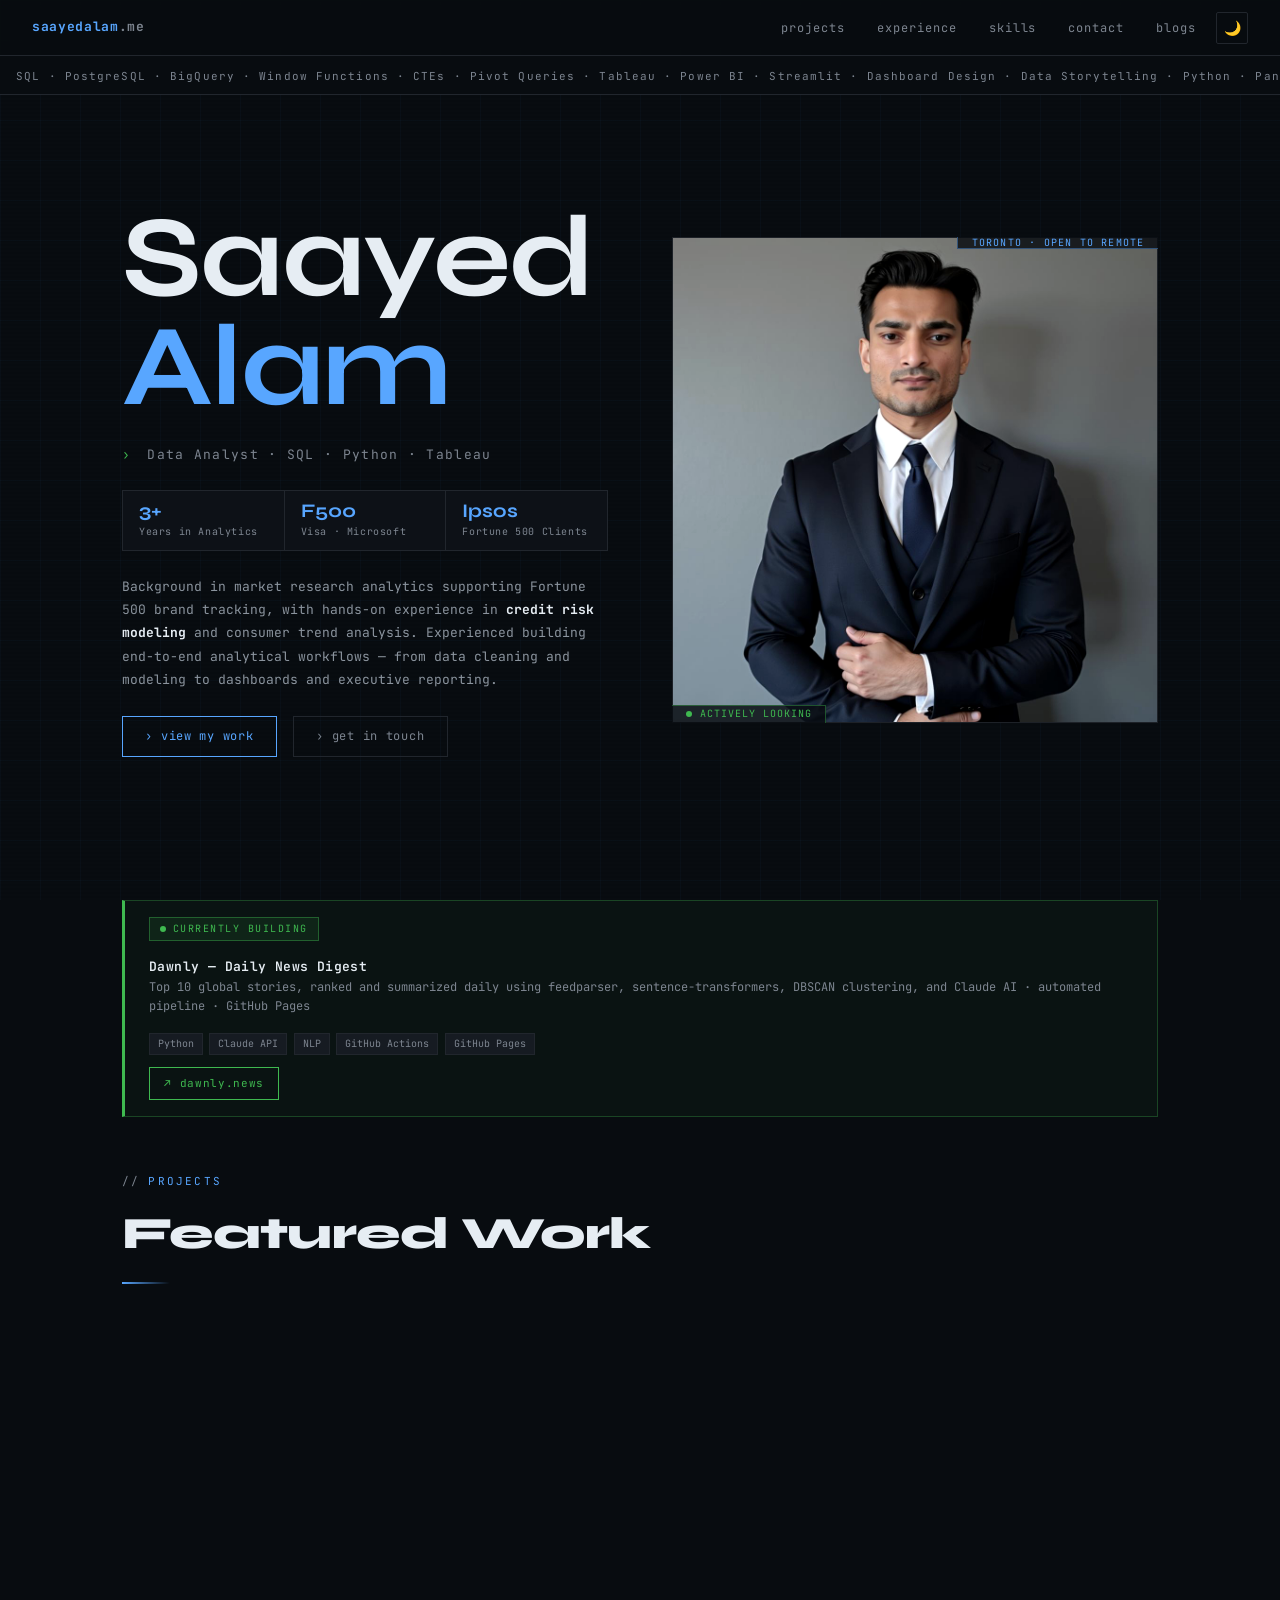
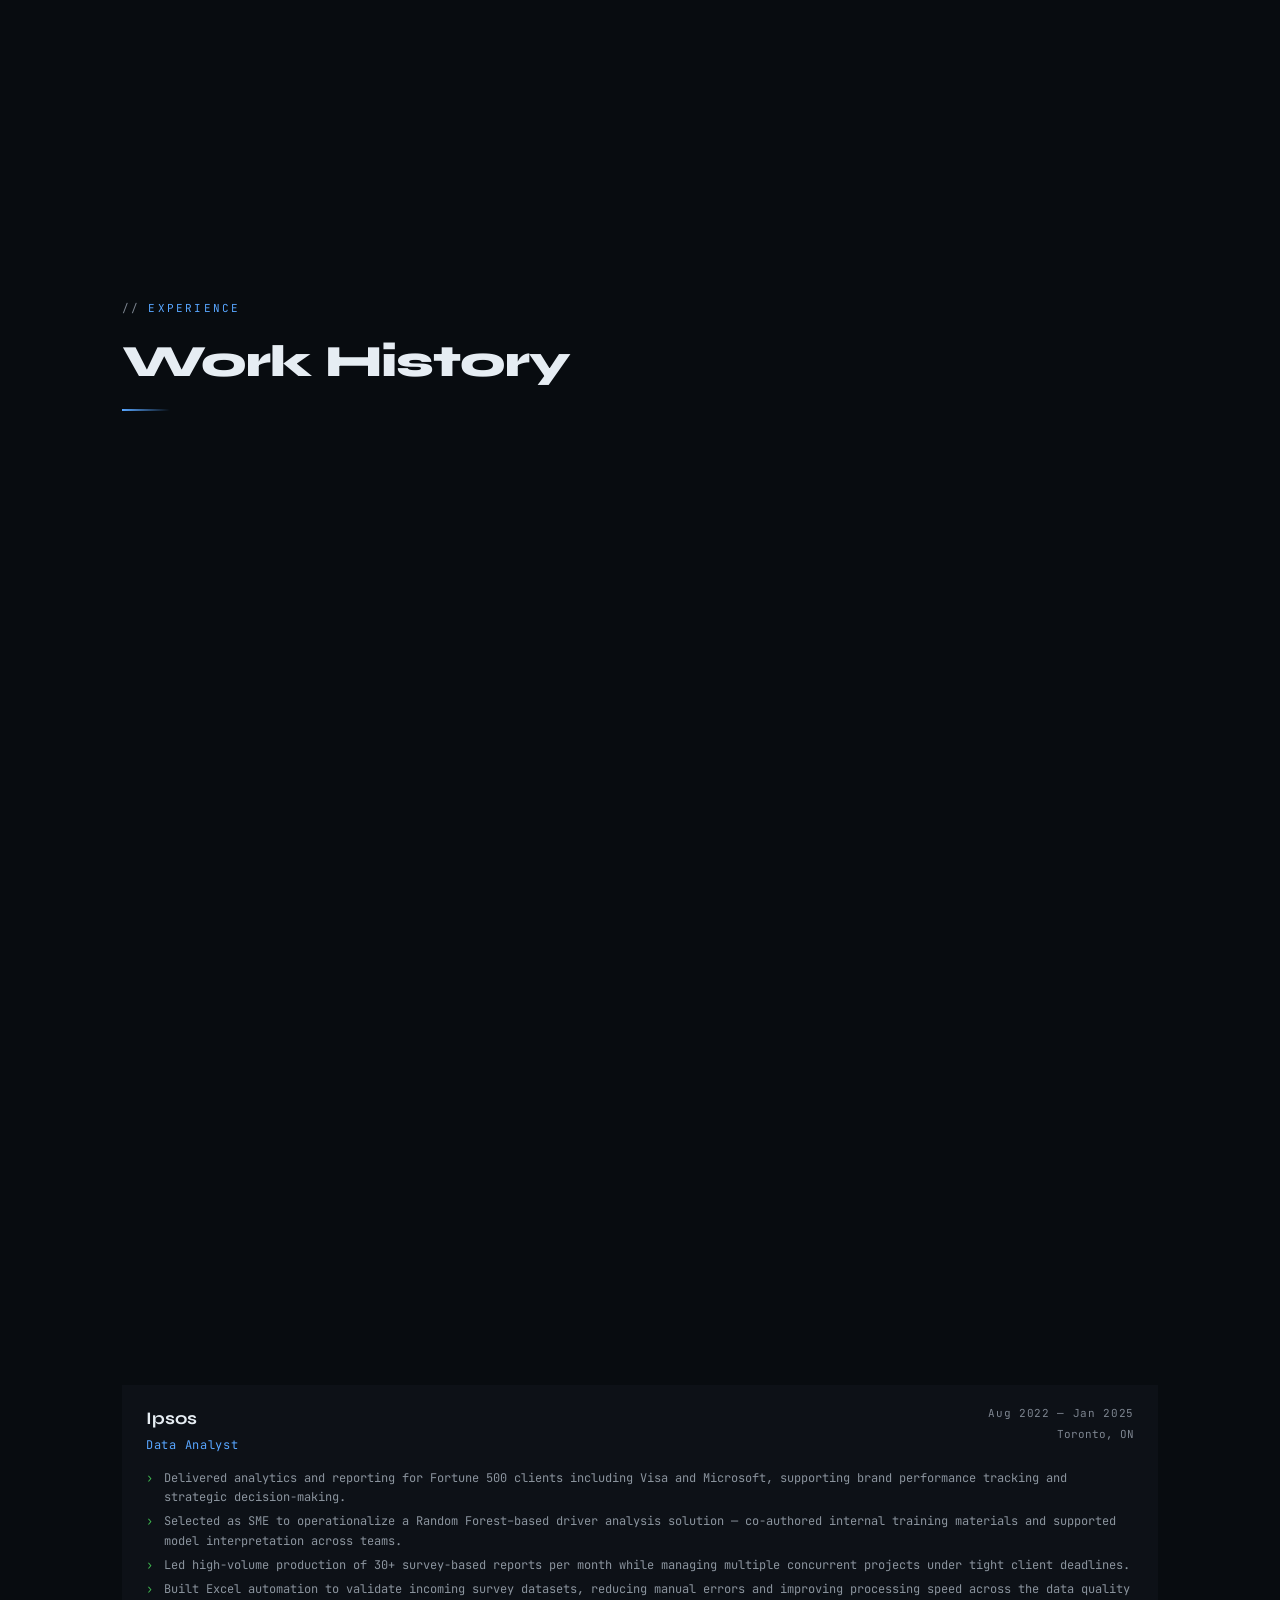
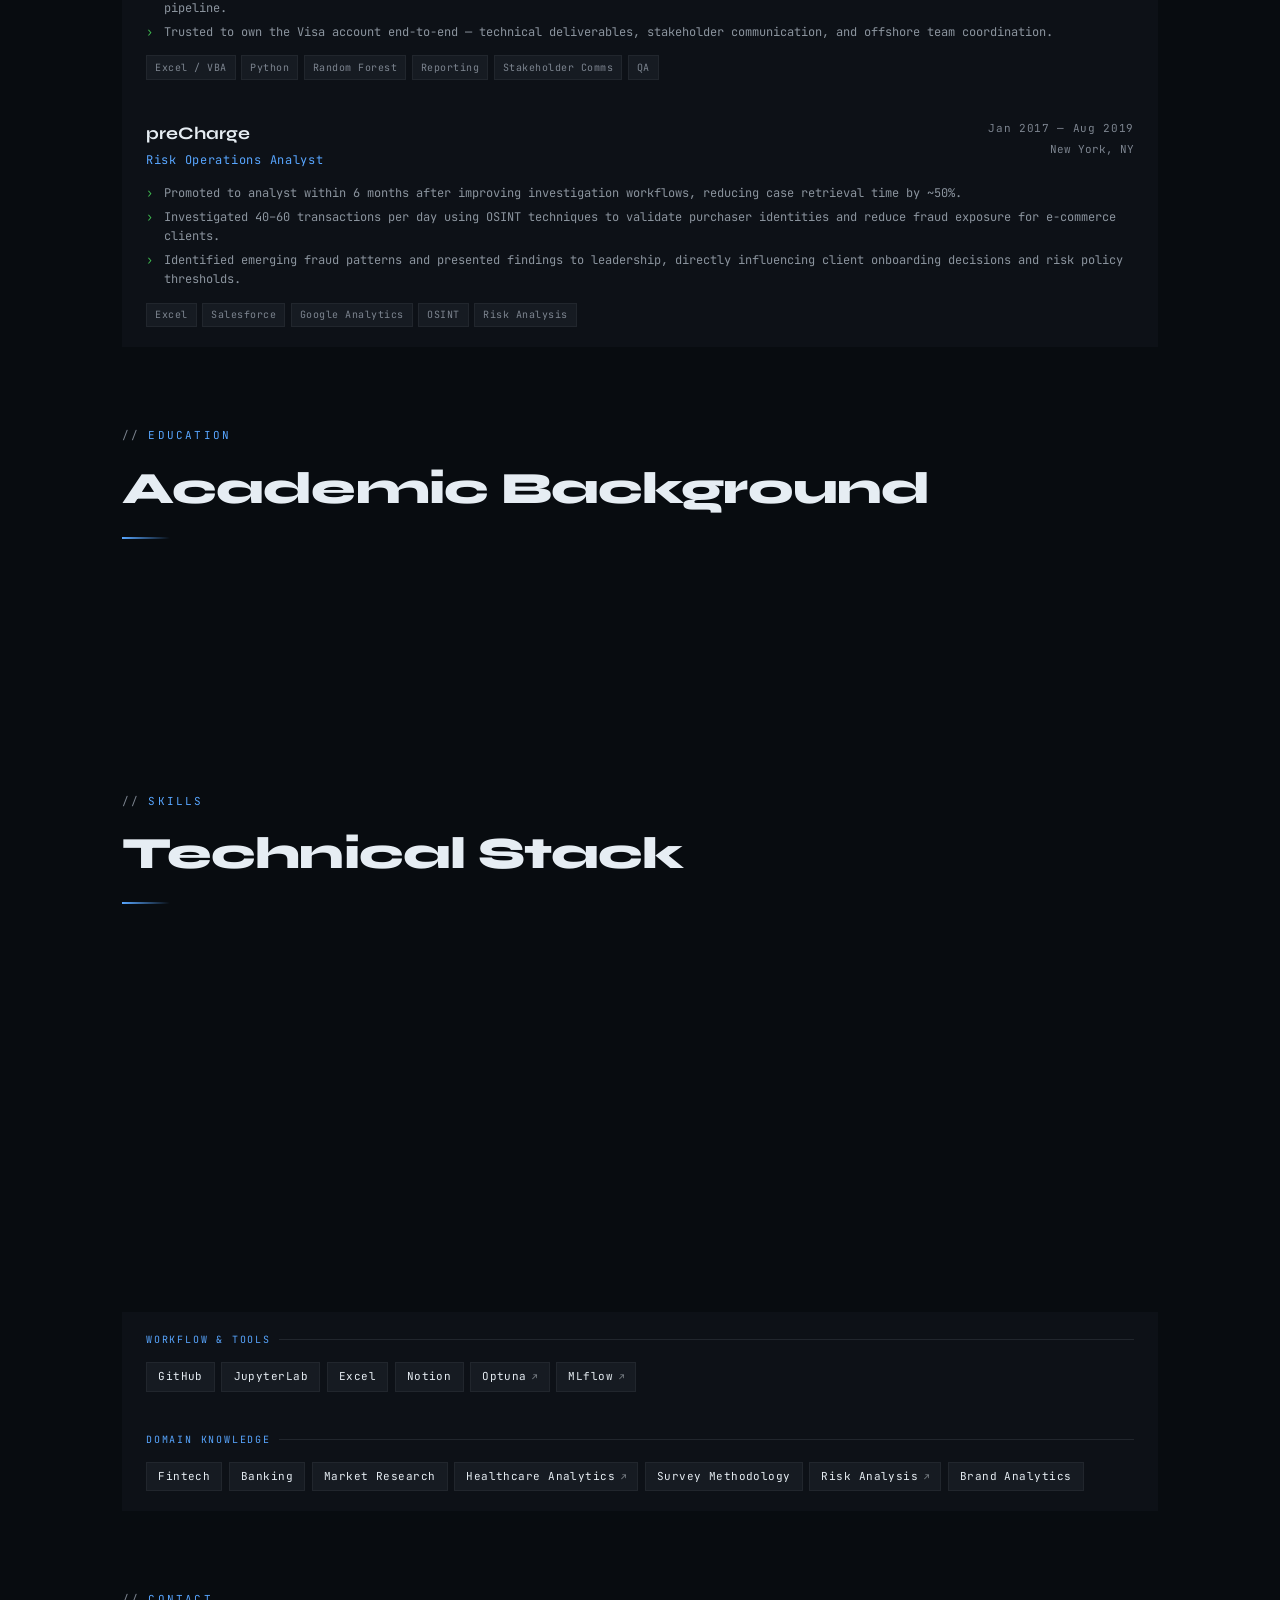
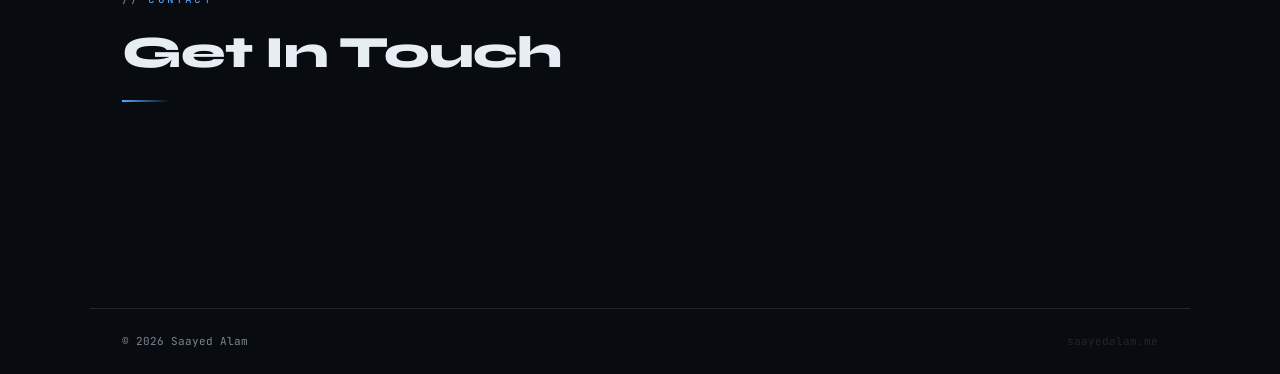
==== commit b00a9a7b: "removed everything ae" ====
--- a/index.html
+++ b/index.html
@@ -116,13 +116,13 @@
   .nav-links a:hover { color: var(--accent); }
   .nav-links a.active { color: var(--accent); border-bottom-color: var(--accent); }
 
-  .profile-toggle { display: flex; align-items: center; border: 1px solid var(--border); border-radius: 2px; position: relative; }
-  .toggle-btn { position: relative; }
-  .toggle-btn[data-tip]:hover::after { content: attr(data-tip); position: absolute; top: calc(100% + 8px); left: 50%; transform: translateX(-50%); background: var(--surface2); border: 1px solid var(--border); color: var(--text); font-size: 10px; letter-spacing: 0.06em; padding: 0.3rem 0.6rem; white-space: nowrap; pointer-events: none; z-index: 200; }
-  .toggle-btn { padding: 0.35rem 1rem; background: transparent; color: var(--muted); border: none; cursor: pointer; font-family: var(--mono); font-size: 11px; letter-spacing: 0.08em; transition: all 0.2s; white-space: nowrap; overflow: visible; }
-  .toggle-btn.active { background: var(--accent); color: var(--bg); font-weight: 700; }
-  .toggle-btn:not(.active):hover { color: var(--text); background: var(--surface2); }
-  .toggle-sep { width: 1px; background: var(--border); align-self: stretch; }
+
+
+
+
+
+
+
 
   .theme-toggle { display: flex; align-items: center; justify-content: center; width: 32px; height: 32px; background: transparent; border: 1px solid var(--border); border-radius: 2px; cursor: pointer; font-size: 14px; transition: all 0.2s; flex-shrink: 0; }
   .theme-toggle:hover { border-color: var(--accent); }
@@ -395,7 +395,7 @@
     /* NAV */
     nav { padding: 0 1rem; }
     .nav-links { display: none; }
-    .profile-toggle { display: none; }
+  
     .hamburger { display: flex; }
 
     /* TICKER — add top breathing room so status pill doesn't collide */
@@ -476,11 +476,7 @@
       <li><a href="#contact">contact</a></li>
       <li><a href="blog.html">blogs</a></li>
     </ul>
-    <div class="profile-toggle">
-      <button type="button" class="toggle-btn active" id="btn-da" onclick="setMode('da')" data-tip="Data Analyst">DA</button>
-      <div class="toggle-sep"></div>
-      <button type="button" class="toggle-btn" id="btn-ae" onclick="setMode('ae')" data-tip="Analytics Engineer">AE</button>
-    </div>
+
     <button type="button" class="theme-toggle" id="theme-toggle" onclick="toggleTheme()" title="Toggle light/dark">🌙</button>
     <button type="button" class="hamburger" onclick="toggleMobileNav()" aria-label="Menu">
       <span></span><span></span><span></span>
@@ -495,10 +491,7 @@
   <a href="#skills" onclick="toggleMobileNav()">skills</a>
   <a href="#contact" onclick="toggleMobileNav()">contact</a>
   <a href="blog.html" onclick="toggleMobileNav()">blogs</a>
-  <div style="display:flex;gap:0.75rem;padding-top:0.5rem;">
-    <button type="button" class="toggle-btn active" id="mob-btn-da" onclick="setMode('da');toggleMobileNav()" style="border:1px solid var(--border);border-radius:2px;">DA</button>
-    <button type="button" class="toggle-btn" id="mob-btn-ae" onclick="setMode('ae');toggleMobileNav()" style="border:1px solid var(--border);border-radius:2px;">AE</button>
-  </div>
+
 </div>
 
 <!-- TICKER -->
@@ -518,7 +511,7 @@
     <div class="hero-name"><h1>Saayed<br/>
       <span class="hl">Alam</span></h1></div>
 
-    <div class="hero-role" id="hero-role">Data Analyst · SQL · Python · Tableau</div>
+    <div class="hero-role" >Data Analyst · SQL · Python · Tableau</div>
 
     <div class="hero-grid">
       <div class="hero-stat">
@@ -535,12 +528,8 @@
       </div>
     </div>
 
-    <div class="about-text" id="bio-da">
+    <div class="about-text">
       <p>Background in market research analytics supporting Fortune 500 brand tracking, with hands-on experience in <strong>credit risk modeling</strong> and consumer trend analysis. Experienced building end-to-end analytical workflows — from data cleaning and modeling to dashboards and executive reporting.</p>
-    </div>
-    <div class="about-text" id="bio-ae" style="display:none">
-      <p>Data Analyst with 3+ years of experience transitioning into Analytics Engineering — applying hands-on work with <strong>dbt Cloud, BigQuery, and ELT pipelines</strong> to build tested, documented, and BI-ready data models. Comfortable bridging the gap between raw data and business-ready datasets.</p>
-      <p style="margin-top:0.75rem">Open to <strong>Analytics Engineering roles across industries</strong> where strong SQL foundations, data modeling instincts, and a bias toward clean, maintainable pipelines are valued.</p>
     </div>
 
     <div class="hero-cta">
@@ -590,27 +579,9 @@
   <div class="section-divider"></div>
   <div class="projects-grid fade-in" id="projects-grid">
 
-    <div class="project-card flagship" data-modes="ae" data-order-ae="0">
-      <span class="flagship-label">flagship</span>
-      <div class="project-header">
-        <div class="project-icon">🏦</div>
-        <div class="project-badges">
-          <span class="project-badge badge-sql">dbt</span>
-          <span class="project-badge badge-tableau" style="border-color:#f0b429;color:#f0b429">BigQuery</span>
-        </div>
-      </div>
-      <div class="project-name">Fintech Analytics Engineering Platform</div>
-      <div class="project-desc">End-to-end analytics engineering platform for U.S. mortgage credit risk — built on dbt Cloud and BigQuery with tested, documented, BI-ready marts and a live Power BI dashboard tracking delinquency trends by state and lending channel.</div>
-      <div class="project-tags">
-        <span class="tag">dbt Cloud</span><span class="tag">BigQuery</span><span class="tag">Power BI</span><span class="tag">ELT</span><span class="tag">Dimensional Modeling</span>
-      </div>
-      <div class="project-links">
-        <a href="fintech-ae.html" class="project-link link-demo">› Case Study</a>
-        <a href="https://github.com/saayedalam/Fintech-Analytics-Engineering-Platform" class="project-link link-github" target="_blank" rel="noopener noreferrer">⌥ GitHub</a>
-      </div>
-    </div>
-
-    <div class="project-card flagship" data-modes="da ae" data-order-da="0" data-order-ae="1">
+
+
+    <div class="project-card flagship">
       <span class="flagship-label">flagship</span>
       <div class="project-header">
         <div class="project-icon">◈</div>
@@ -631,7 +602,7 @@
       </div>
     </div>
 
-    <div class="project-card" data-modes="da ae" data-order-da="1" data-order-ae="2">
+    <div class="project-card">
       <div class="project-header">
         <div class="project-icon">⬕</div>
         <div class="project-badges">
@@ -651,7 +622,7 @@
       </div>
     </div>
 
-    <div class="project-card" data-modes="da" data-order-da="2">
+    <div class="project-card">
       <div class="project-header">
         <div class="project-icon">〜</div>
         <div class="project-badges">
@@ -690,22 +661,17 @@
         <div class="exp-period">Jan 2025 — Present</div>
         <div class="exp-location">Toronto, ON</div>
       </div>
-      <div class="exp-bullets" id="ind-bullets-da">
+      <div class="exp-bullets" >
         <div class="exp-bullet">Built end-to-end ML pipeline predicting loan default risk across 300K+ applicants using LightGBM and SHAP, with Tableau dashboard for non-technical stakeholders. <a href="credit-risk.html" style="color:var(--accent);text-decoration:none;font-size:11px;">↗ case study</a></div>
         <div class="exp-bullet">Analyzed 6,000+ CMS hospitals using 28 advanced SQL queries — window functions, CTEs, pivots — to surface regional infrastructure gaps visualized in Tableau. <a href="hospital-sql.html" style="color:var(--accent);text-decoration:none;font-size:11px;">↗ case study</a></div>
         <div class="exp-bullet">Developed automated Google Trends pipeline with Prophet forecasting and live Streamlit dashboard tracking global meditation interest across 50+ countries. <a href="meditation-trends.html" style="color:var(--accent);text-decoration:none;font-size:11px;">↗ case study</a></div>
       </div>
-      <div class="exp-bullets" id="ind-bullets-ae" style="display:none">
-        <div class="exp-bullet">Designed end-to-end analytics engineering workflow for U.S. mortgage credit risk using dbt Cloud and BigQuery — built tested, version-controlled, and documented semantic marts for BI consumption. <a href="fintech-ae.html" style="color:var(--accent);text-decoration:none;font-size:11px;">↗ case study</a></div>
         <div class="exp-bullet">Engineered automated data pipeline tracking global mindfulness trends via Google Trends API — implemented Prophet forecasting and deployed a live Streamlit dashboard with daily automated cron updates. <a href="meditation-trends.html" style="color:var(--accent);text-decoration:none;font-size:11px;">↗ case study</a></div>
         <div class="exp-bullet">Implemented ELT pipelines and dimensional modeling via complex SQL transformations across 6,000+ hospitals — optimized 28 queries supporting a multi-view Tableau reporting suite. <a href="hospital-sql.html" style="color:var(--accent);text-decoration:none;font-size:11px;">↗ case study</a></div>
         <div class="exp-bullet">Built and tuned a credit risk model using LightGBM and Optuna — integrated SHAP explainability and deployed results to interactive dashboards improving model governance. <a href="credit-risk.html" style="color:var(--accent);text-decoration:none;font-size:11px;">↗ case study</a></div>
       </div>
-      <div class="exp-tags" id="ind-tags-da">
+      <div class="exp-tags" >
         <span class="tag">Python</span><span class="tag">SQL</span><span class="tag">Tableau</span><span class="tag">LightGBM</span><span class="tag">SHAP</span><span class="tag">Streamlit</span><span class="tag">Prophet</span>
-      </div>
-      <div class="exp-tags" id="ind-tags-ae" style="display:none">
-        <span class="tag">dbt Cloud</span><span class="tag">BigQuery</span><span class="tag">Power BI</span><span class="tag">Python</span><span class="tag">SQL</span><span class="tag">Streamlit</span><span class="tag">Prophet</span>
       </div>
     </div>
 
@@ -718,25 +684,16 @@
         <div class="exp-period">Aug 2022 — Jan 2025</div>
         <div class="exp-location">Toronto, ON</div>
       </div>
-      <div class="exp-bullets" id="ipsos-bullets-da">
+      <div class="exp-bullets" >
         <div class="exp-bullet">Delivered analytics and reporting for Fortune 500 clients including Visa and Microsoft, supporting brand performance tracking and strategic decision-making.</div>
         <div class="exp-bullet">Selected as SME to operationalize a Random Forest–based driver analysis solution — co-authored internal training materials and supported model interpretation across teams.</div>
         <div class="exp-bullet">Led high-volume production of 30+ survey-based reports per month while managing multiple concurrent projects under tight client deadlines.</div>
         <div class="exp-bullet">Built Excel automation to validate incoming survey datasets, reducing manual errors and improving processing speed across the data quality pipeline.</div>
         <div class="exp-bullet">Trusted to own the Visa account end-to-end — technical deliverables, stakeholder communication, and offshore team coordination.</div>
       </div>
-      <div class="exp-bullets" id="ipsos-bullets-ae" style="display:none">
-        <div class="exp-bullet">Executed data ingestion and transformation for Tier-1 clients (Visa, Microsoft) — standardizing raw unstructured data into clean, analysis-ready datasets for downstream reporting.</div>
-        <div class="exp-bullet">Developed custom Excel-based automation tools to validate incoming datasets, significantly reducing manual error rates and processing time across the data quality pipeline.</div>
-        <div class="exp-bullet">Led operational adoption of a Random Forest model as primary technical resource — co-authored technical training documentation for internal teams.</div>
-        <div class="exp-bullet">Managed cross-functional data workflows with offshore processing teams, leading QA audits to ensure 100% data accuracy before modeling.</div>
-        <div class="exp-bullet">Orchestrated production of 30+ high-accuracy reports per month, managing full data lifecycle for 2–3 concurrent projects weekly.</div>
-      </div>
-      <div class="exp-tags" id="ipsos-tags-da">
+
+      <div class="exp-tags" >
         <span class="tag">Excel / VBA</span><span class="tag">Python</span><span class="tag">Random Forest</span><span class="tag">Reporting</span><span class="tag">Stakeholder Comms</span><span class="tag">QA</span>
-      </div>
-      <div class="exp-tags" id="ipsos-tags-ae" style="display:none">
-        <span class="tag">Data Ingestion</span><span class="tag">ELT</span><span class="tag">Excel / VBA</span><span class="tag">QA</span><span class="tag">Stakeholder Comms</span>
       </div>
     </div>
 
@@ -759,7 +716,6 @@
       </div>
     </div>
 
-  </div>
 </section>
 
 <!-- EDUCATION -->
@@ -824,7 +780,7 @@
       </div>
     </div>
 
-    <div class="skill-group" data-mode="da">
+    <div class="skill-group">
       <div class="skill-group-title">Analysis & Stats</div>
       <div class="skill-chips">
         <span class="skill-chip">A/B Testing</span>
@@ -836,8 +792,6 @@
       </div>
     </div>
 
-    <div class="skill-group" data-mode="ae">
-      <div class="skill-group-title">Data Engineering</div>
       <div class="skill-chips">
         <span class="skill-chip">dbt Cloud</span>
         <span class="skill-chip">BigQuery</span>
@@ -864,7 +818,7 @@
       </div>
     </div>
 
-    <div class="skill-group" data-mode="da">
+    <div class="skill-group">
       <div class="skill-group-title">Domain Knowledge</div>
       <div class="skill-chips">
         <span class="skill-chip">Fintech</span>
@@ -877,20 +831,6 @@
       </div>
     </div>
 
-    <div class="skill-group" data-mode="ae">
-      <div class="skill-group-title">Domain Knowledge</div>
-      <div class="skill-chips">
-        <span class="skill-chip">Fintech</span>
-        <span class="skill-chip">Banking</span>
-        <span class="skill-chip">Data Warehousing</span>
-        <span class="skill-chip">Star Schema</span>
-        <span class="skill-chip">ELT Pipelines</span>
-        <a href="credit-risk.html" class="skill-chip skill-link" title="See this skill in action → Credit Risk project">Risk Analytics</a>
-        <span class="skill-chip">Model Documentation</span>
-      </div>
-    </div>
-
-  </div>
 </section>
 
 <!-- CONTACT -->
@@ -912,11 +852,11 @@
       <span class="contact-icon">⌥</span>
       <div class="contact-info"><span class="contact-type">GitHub</span><span class="contact-value">github.com/saayedalam</span></div>
     </a>
-    <a class="contact-card" id="resume-link" href="resume/DA_Master_Resume.pdf" download target="_blank">
+    <a class="contact-card" href="resume/DA_Master_Resume.pdf" download target="_blank">
       <span class="contact-icon">📄</span>
       <div class="contact-info"><span class="contact-type">Resume</span><span class="contact-value">Download PDF</span></div>
     </a>
-    <div class="contact-note" id="contact-note">
+    <div class="contact-note">
       I'm actively looking for <strong style="color:var(--text)">Data Analyst roles</strong> in fintech, banking, market research, and healthcare — in Toronto or remote. If you're hiring or want to connect, I respond within 24 hours.
     </div>
   </div>
@@ -928,123 +868,28 @@
 </footer>
 
 <script data-cfasync="false" src="/cdn-cgi/scripts/5c5dd728/cloudflare-static/email-decode.min.js"></script><script>
-const modes = {
-  da: {
-    role: 'Data Analyst · SQL · Python · Tableau',
-    badge: '● DA Profile', badgeColor: 'var(--accent2)',
-    s3v: 'Ipsos', s3l: 'Fortune 500 Clients',
-    tr: '"Data Analyst"', ts: '["SQL","Python","Tableau","Power BI"]',
-    tt: '["fintech","banking","market-research","healthcare"]',
-    note: 'I\'m actively looking for <strong style="color:var(--text)">Data Analyst roles</strong> in fintech, banking, market research, and healthcare — in Toronto or remote. If you\'re hiring or want to connect, I respond within 24 hours.',
-    ticker: null
-  },
-  ae: {
-    role: 'Analytics Engineer · dbt · BigQuery · Power BI',
-    badge: '● AE Profile', badgeColor: 'var(--accent4)',
-    s3v: 'Ipsos', s3l: 'Fortune 500 Clients',
-    tr: '"Analytics Engineer"', ts: '["dbt","BigQuery","SQL","Power BI"]',
-    tt: '["fintech","banking","data-engineering"]',
-    note: 'I\'m actively looking for <strong style="color:var(--text)">Analytics Engineering roles</strong> in fintech and banking — in Toronto or remote. If you\'re hiring or want to connect, I respond within 24 hours.',
-    ticker: null
-  }
-};
-
-function setMode(mode) {
-  const m = modes[mode];
-  ['btn-da','mob-btn-da'].forEach(id => { const el = document.getElementById(id); if(el) el.classList.toggle('active', mode === 'da'); });
-  ['btn-ae','mob-btn-ae'].forEach(id => { const el = document.getElementById(id); if(el) el.classList.toggle('active', mode === 'ae'); });
-  document.getElementById('hero-role').textContent = m.role;
-  const badge = document.getElementById('mode-badge');
-  if (badge) { badge.textContent = m.badge; badge.style.borderColor = m.badgeColor; badge.style.color = m.badgeColor; }
-  document.getElementById('s3v').textContent = m.s3v;
-  document.getElementById('s3l').textContent = m.s3l;
-  document.getElementById('contact-note').innerHTML = m.note;
-  // Build ticker dynamically from all skill chips
+// Build ticker from skill chips
+function buildTicker() {
   const chips = Array.from(document.querySelectorAll('.skill-chips .skill-chip, .skill-chips a.skill-link'))
     .map(el => el.textContent.replace('↗','').trim())
     .filter(t => t.length > 1);
   const unique = [...new Set(chips)];
   const text = '&nbsp;&nbsp;' + unique.join(' · ') + ' ·';
-  document.getElementById('ticker-text').innerHTML = text + text;
-  const grid = document.getElementById('projects-grid');
-  Array.from(grid.querySelectorAll('.project-card')).forEach(card => {
-    const cardModes = card.dataset.modes.split(' ');
-    card.classList.toggle('hidden', !cardModes.includes(mode));
-    const key = 'order' + mode.charAt(0).toUpperCase() + mode.slice(1);
-    card.style.order = card.dataset[key] ?? 99;
-  });
-  document.querySelectorAll('.skill-group[data-mode]').forEach(g => g.classList.toggle('hidden', g.dataset.mode !== mode));
-
-  // Bio
-  const bioDA = document.getElementById('bio-da');
-  const bioAE = document.getElementById('bio-ae');
-  if (bioDA) bioDA.style.display = mode === 'da' ? '' : 'none';
-  if (bioAE) bioAE.style.display = mode === 'ae' ? '' : 'none';
-
-  // Work history bullets
-  ['ind','ipsos'].forEach(prefix => {
-    ['bullets','tags'].forEach(type => {
-      const da = document.getElementById(prefix + '-' + type + '-da');
-      const ae = document.getElementById(prefix + '-' + type + '-ae');
-      if (da) da.style.display = mode === 'da' ? '' : 'none';
-      if (ae) ae.style.display = mode === 'ae' ? '' : 'none';
-    });
-  });
-
-  // Resume link
-  const resumeLink = document.getElementById('resume-link');
-  if (resumeLink) resumeLink.href = mode === 'ae' ? 'resume/AE_Master_Resume.pdf' : 'resume/DA_Master_Resume.pdf';
-  document.querySelectorAll('.skill-fill').forEach(b => b.style.width = '0%');
-  setTimeout(animateBars, 80);
+  const el = document.getElementById('ticker-text');
+  if (el) el.innerHTML = text + text;
 }
-
-function animateBars() {
-  let i = 0;
-  document.querySelectorAll('.skill-group:not(.hidden) .skill-fill').forEach(bar => {
-    setTimeout(() => { bar.style.width = (parseFloat(bar.dataset.w) * 100) + '%'; }, i * 55);
-    i++;
-  });
-}
-
-// Active nav highlighting on scroll
-const sections = ['intro','experience','projects','education','skills','contact'];
-const navLinks = document.querySelectorAll('.nav-links a, #mobile-menu a');
-const scrollObs = new IntersectionObserver(entries => {
-  entries.forEach(e => {
-    if (e.isIntersecting) {
-      navLinks.forEach(a => {
-        a.classList.toggle('active', a.getAttribute('href') === '#' + e.target.id);
-      });
-    }
-  });
-}, { threshold: 0.4 });
-sections.forEach(id => { const el = document.getElementById(id); if(el) scrollObs.observe(el); });
-
-// Fade in observer
-const obs = new IntersectionObserver(entries => {
-  entries.forEach(e => {
-    if (e.isIntersecting) {
-      e.target.classList.add('visible');
-      if (e.target.id === 'skills-grid') animateBars();
-    }
-  });
-}, { threshold: 0.1 });
-document.querySelectorAll('.fade-in').forEach(el => obs.observe(el));
-
-setMode('da');
+buildTicker();
 
 // ── GA Event Tracking ──────────────────────────────────────
 function gaEvent(event_name, params) {
   if (typeof gtag !== 'undefined') { gtag('event', event_name, params); }
 }
 document.addEventListener('DOMContentLoaded', function() {
-  const resumeEl = document.getElementById('resume-link');
+  const resumeEl = document.querySelector('a[href="resume/DA_Master_Resume.pdf"]');
   if (resumeEl) resumeEl.addEventListener('click', function() {
-    const mode = document.getElementById('btn-ae') && document.getElementById('btn-ae').classList.contains('active') ? 'ae' : 'da';
-    gaEvent('resume_download', { mode: mode, file: mode === 'ae' ? 'AE_Resume' : 'DA_Resume' });
+    gaEvent('resume_download', { file: 'DA_Resume' });
   });
-  document.getElementById('btn-da').addEventListener('click', () => gaEvent('toggle_mode', { mode: 'da' }));
-  document.getElementById('btn-ae').addEventListener('click', () => gaEvent('toggle_mode', { mode: 'ae' }));
+  
   document.querySelectorAll('.project-link').forEach(link => {
     link.addEventListener('click', function() {
       const card = this.closest('.project-card');
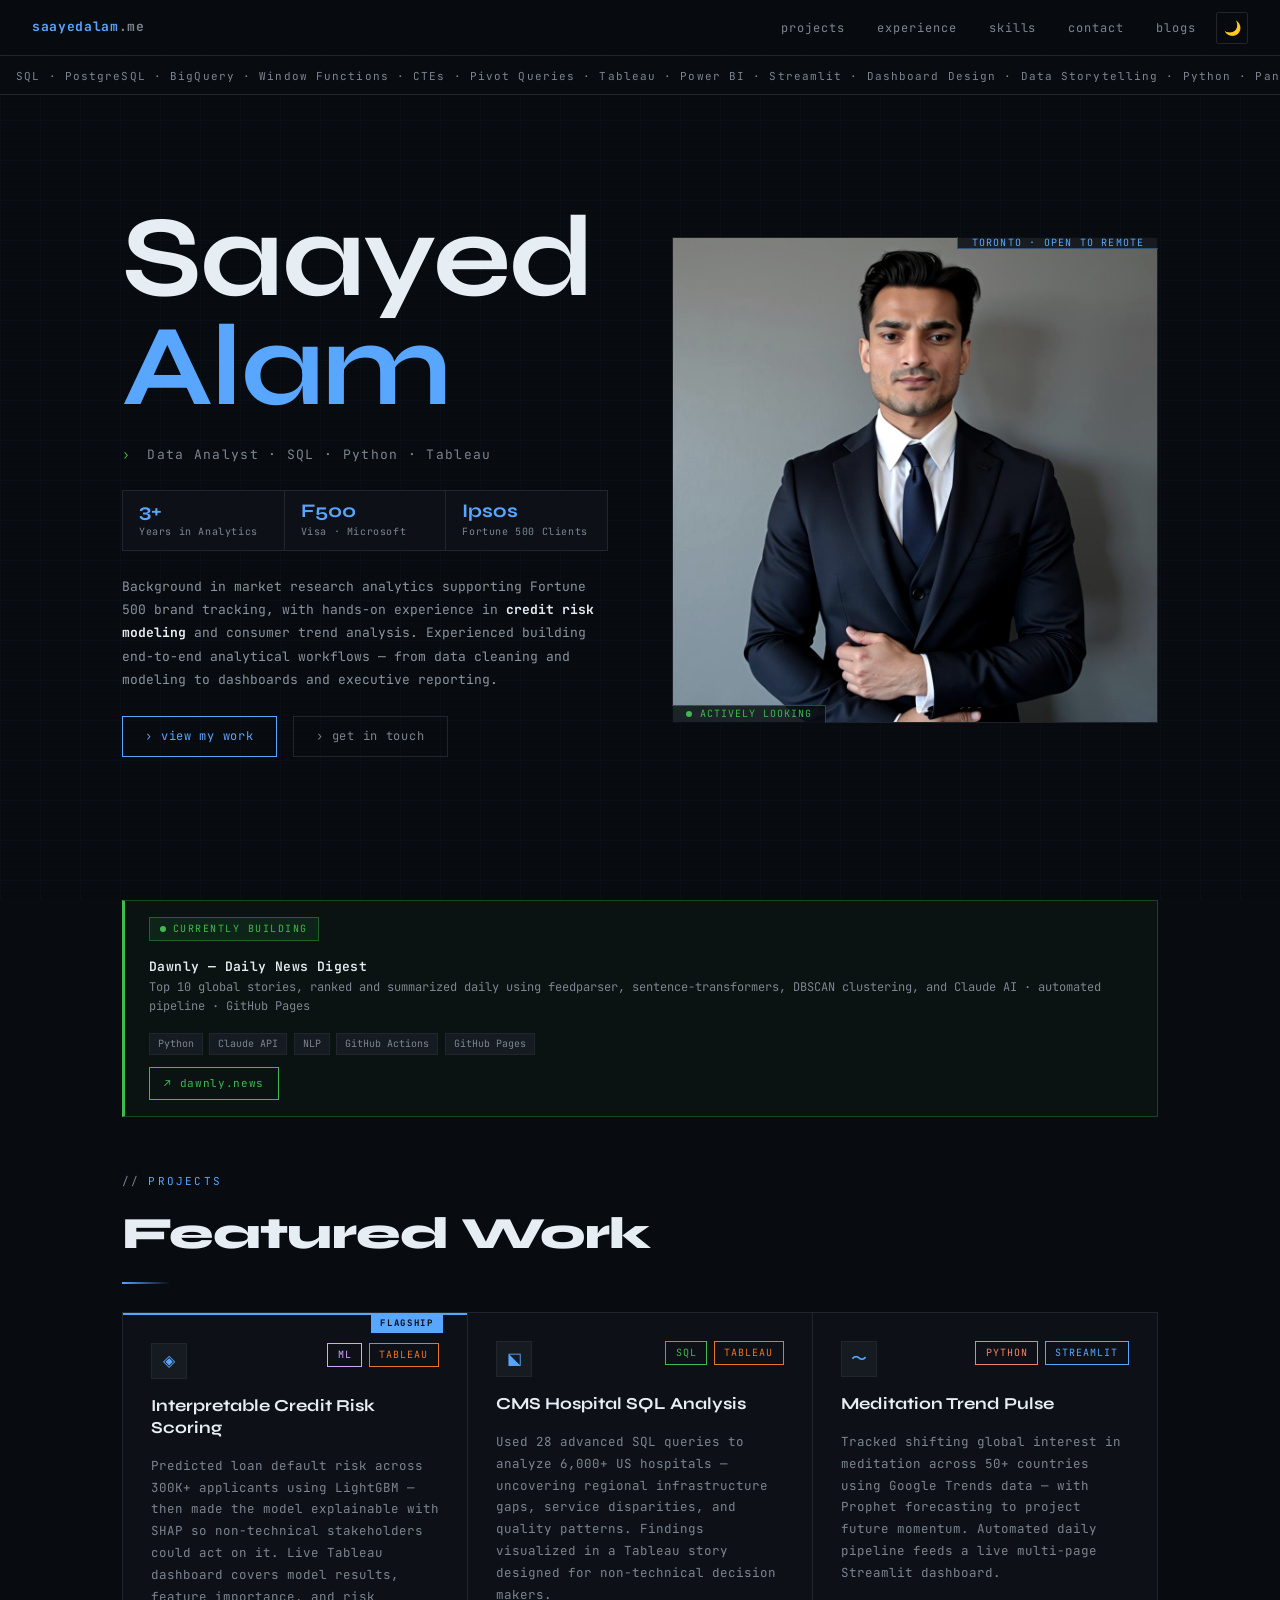
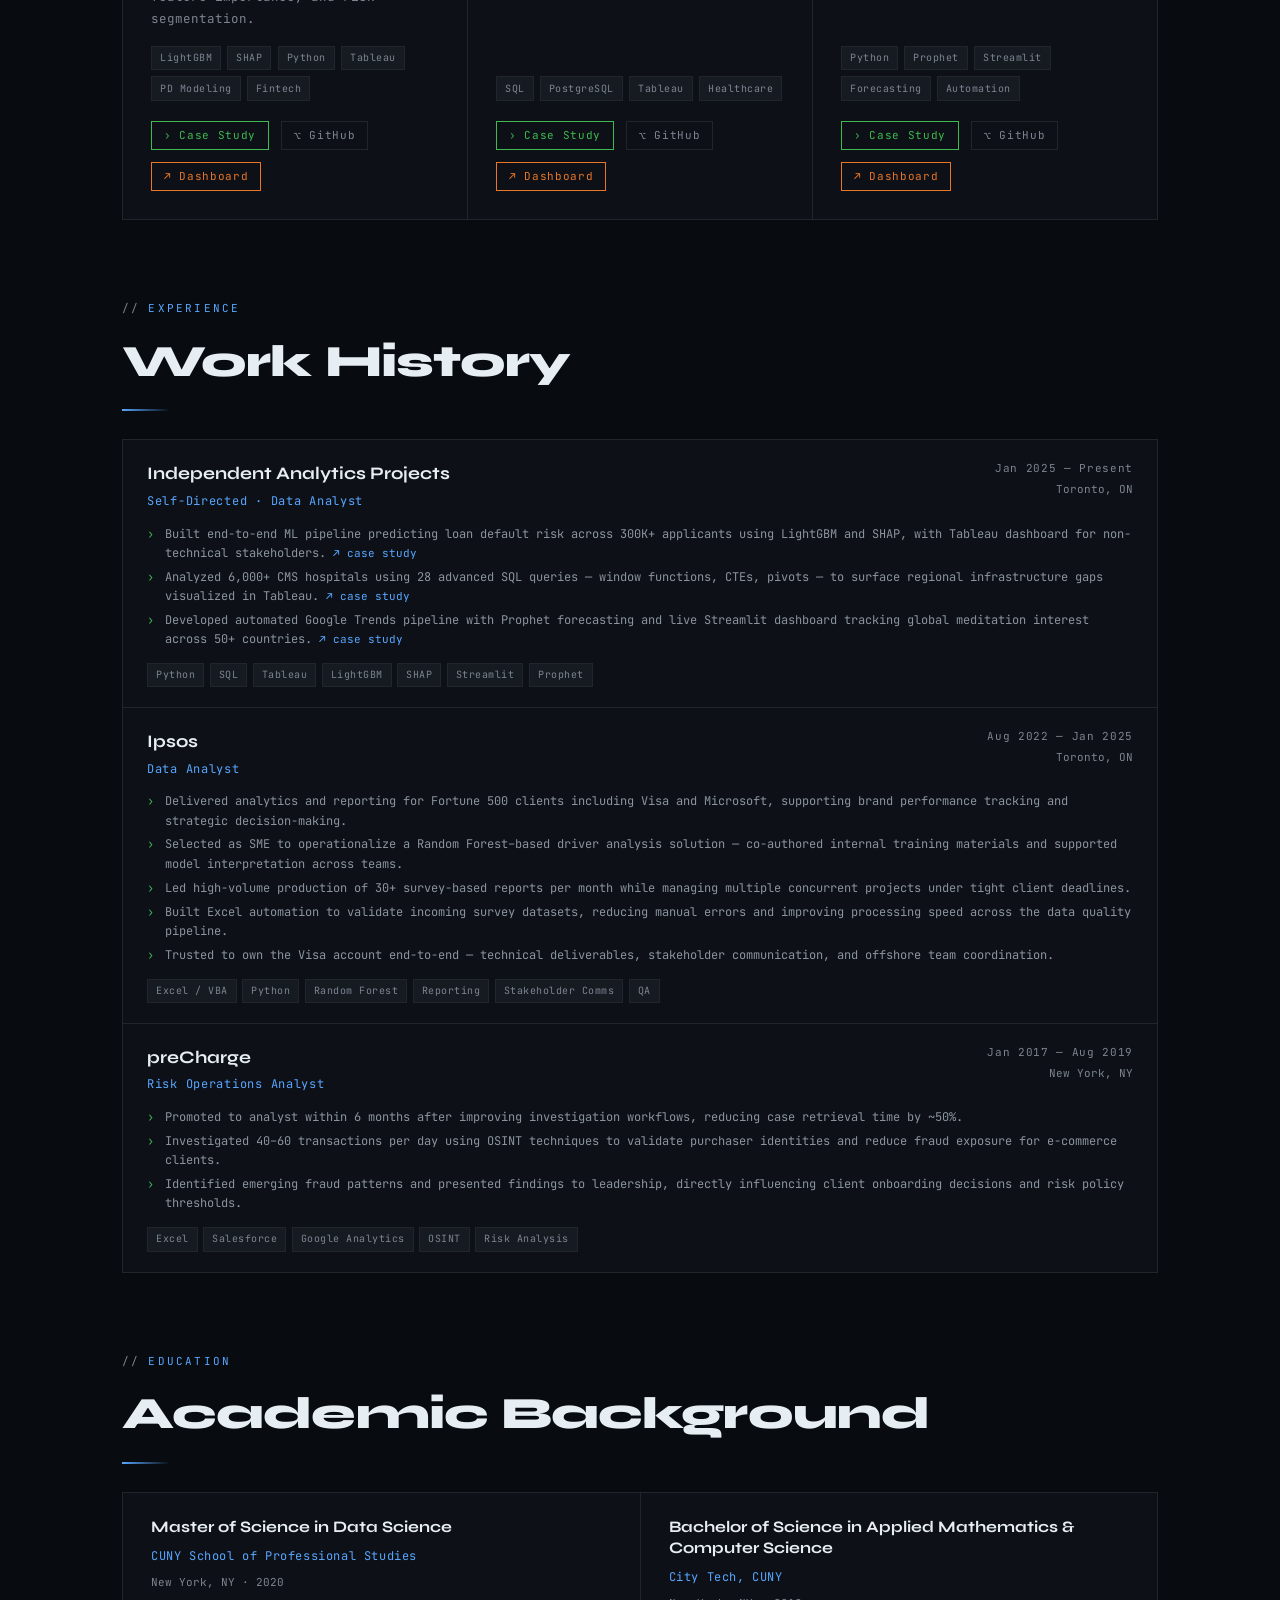
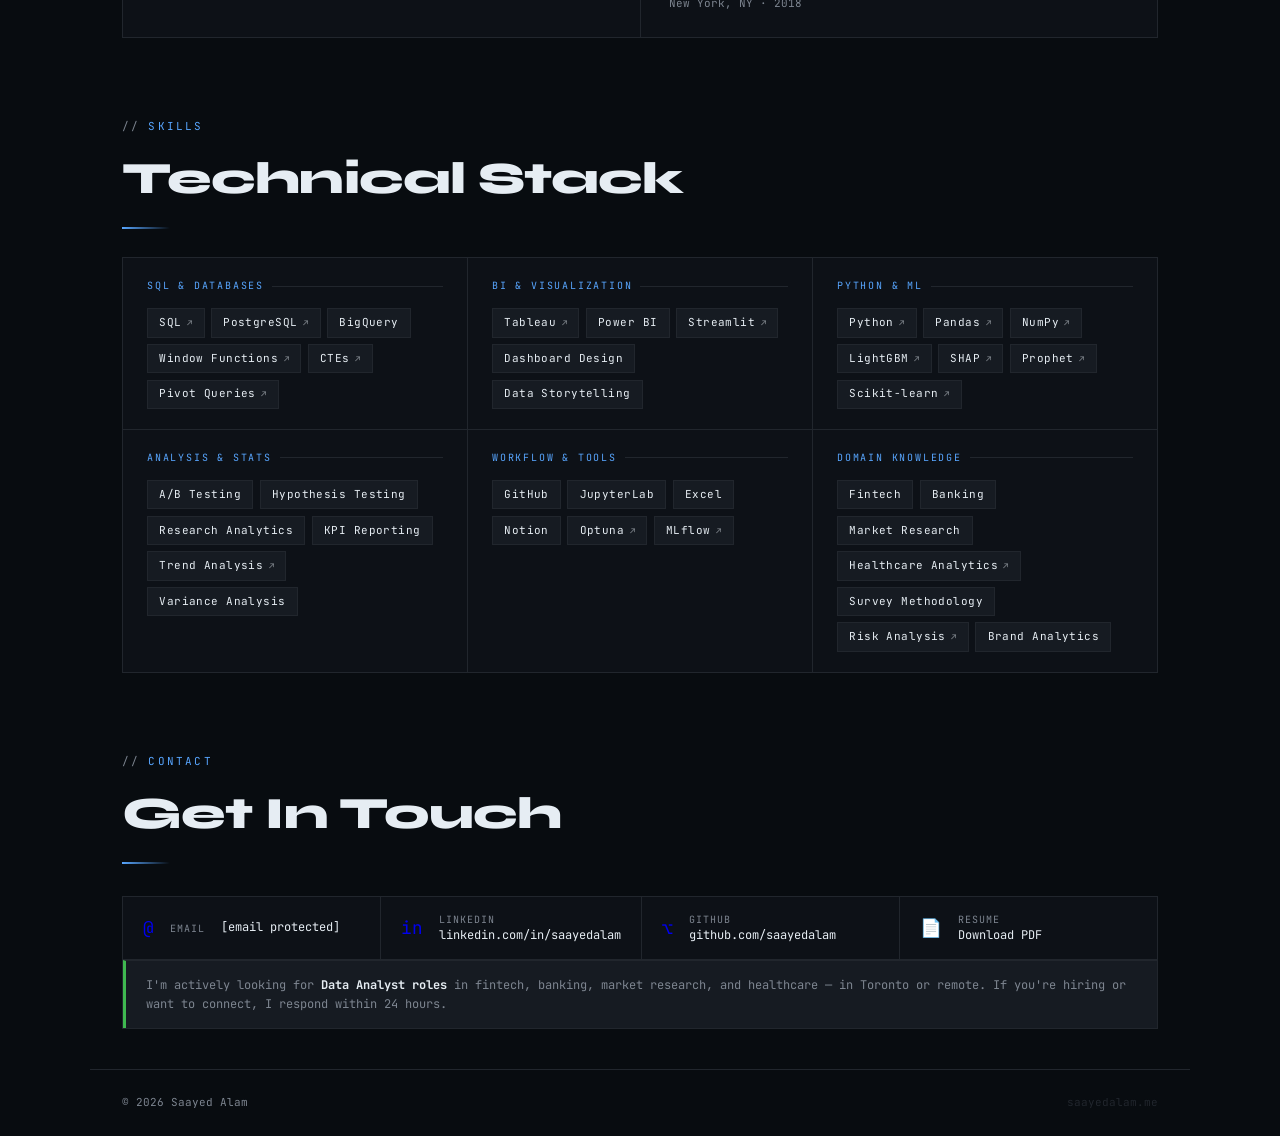
==== commit 9b323593: "fixing issues" ====
--- a/index.html
+++ b/index.html
@@ -666,10 +666,7 @@
         <div class="exp-bullet">Analyzed 6,000+ CMS hospitals using 28 advanced SQL queries — window functions, CTEs, pivots — to surface regional infrastructure gaps visualized in Tableau. <a href="hospital-sql.html" style="color:var(--accent);text-decoration:none;font-size:11px;">↗ case study</a></div>
         <div class="exp-bullet">Developed automated Google Trends pipeline with Prophet forecasting and live Streamlit dashboard tracking global meditation interest across 50+ countries. <a href="meditation-trends.html" style="color:var(--accent);text-decoration:none;font-size:11px;">↗ case study</a></div>
       </div>
-        <div class="exp-bullet">Engineered automated data pipeline tracking global mindfulness trends via Google Trends API — implemented Prophet forecasting and deployed a live Streamlit dashboard with daily automated cron updates. <a href="meditation-trends.html" style="color:var(--accent);text-decoration:none;font-size:11px;">↗ case study</a></div>
-        <div class="exp-bullet">Implemented ELT pipelines and dimensional modeling via complex SQL transformations across 6,000+ hospitals — optimized 28 queries supporting a multi-view Tableau reporting suite. <a href="hospital-sql.html" style="color:var(--accent);text-decoration:none;font-size:11px;">↗ case study</a></div>
-        <div class="exp-bullet">Built and tuned a credit risk model using LightGBM and Optuna — integrated SHAP explainability and deployed results to interactive dashboards improving model governance. <a href="credit-risk.html" style="color:var(--accent);text-decoration:none;font-size:11px;">↗ case study</a></div>
-      </div>
+
       <div class="exp-tags" >
         <span class="tag">Python</span><span class="tag">SQL</span><span class="tag">Tableau</span><span class="tag">LightGBM</span><span class="tag">SHAP</span><span class="tag">Streamlit</span><span class="tag">Prophet</span>
       </div>
@@ -716,6 +713,7 @@
       </div>
     </div>
 
+  </div>
 </section>
 
 <!-- EDUCATION -->
@@ -792,19 +790,7 @@
       </div>
     </div>
 
-      <div class="skill-chips">
-        <span class="skill-chip">dbt Cloud</span>
-        <span class="skill-chip">BigQuery</span>
-        <span class="skill-chip">ELT Pipelines</span>
-        <span class="skill-chip">Dimensional Modeling</span>
-        <span class="skill-chip">Star Schema</span>
-        <span class="skill-chip">Data Quality Testing</span>
-        <span class="skill-chip">Model Documentation</span>
-        <span class="skill-chip">DAG Lineage</span>
-        <a href="credit-risk.html" class="skill-chip skill-link" title="See this skill in action → Credit Risk project">MLflow</a>
-        <span class="skill-chip">Lineage</span>
-      </div>
-    </div>
+
 
     <div class="skill-group">
       <div class="skill-group-title">Workflow & Tools</div>
@@ -831,6 +817,7 @@
       </div>
     </div>
 
+  </div>
 </section>
 
 <!-- CONTACT -->
@@ -879,6 +866,32 @@
   if (el) el.innerHTML = text + text;
 }
 buildTicker();
+
+// Fade in observer
+const obs = new IntersectionObserver(entries => {
+  entries.forEach(e => { if (e.isIntersecting) e.target.classList.add('visible'); });
+}, { threshold: 0.1 });
+document.querySelectorAll('.fade-in').forEach(el => obs.observe(el));
+
+// Active nav highlighting on scroll
+const sections = ['intro','projects','experience','education','skills','contact'];
+const navLinks = document.querySelectorAll('.nav-links a, #mobile-menu a');
+const scrollObs = new IntersectionObserver(entries => {
+  entries.forEach(e => {
+    if (e.isIntersecting) {
+      navLinks.forEach(a => {
+        a.classList.toggle('active', a.getAttribute('href') === '#' + e.target.id);
+      });
+    }
+  });
+}, { threshold: 0.4 });
+sections.forEach(id => { const el = document.getElementById(id); if(el) scrollObs.observe(el); });
+
+// Back to top visibility
+window.addEventListener('scroll', () => {
+  const btn = document.getElementById('back-to-top');
+  if (btn) btn.classList.toggle('visible', window.scrollY > 400);
+});
 
 // ── GA Event Tracking ──────────────────────────────────────
 function gaEvent(event_name, params) {
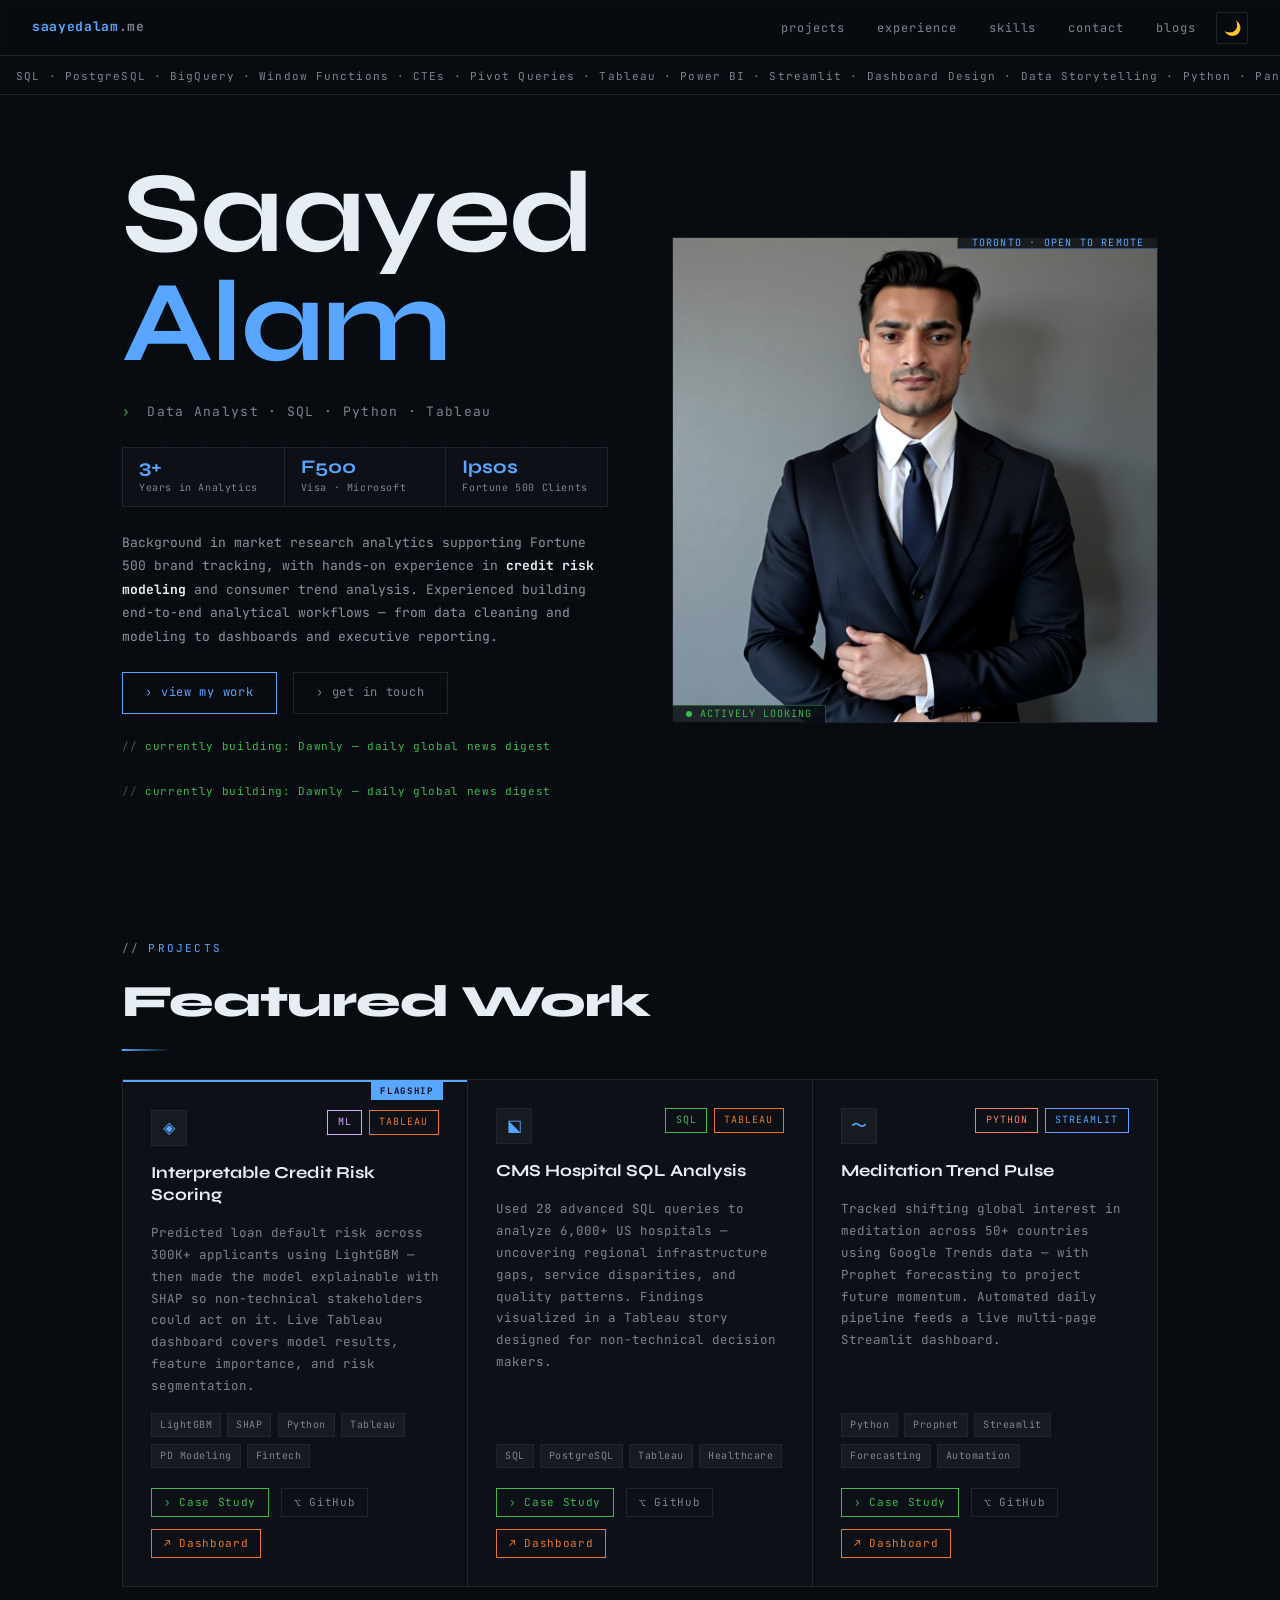
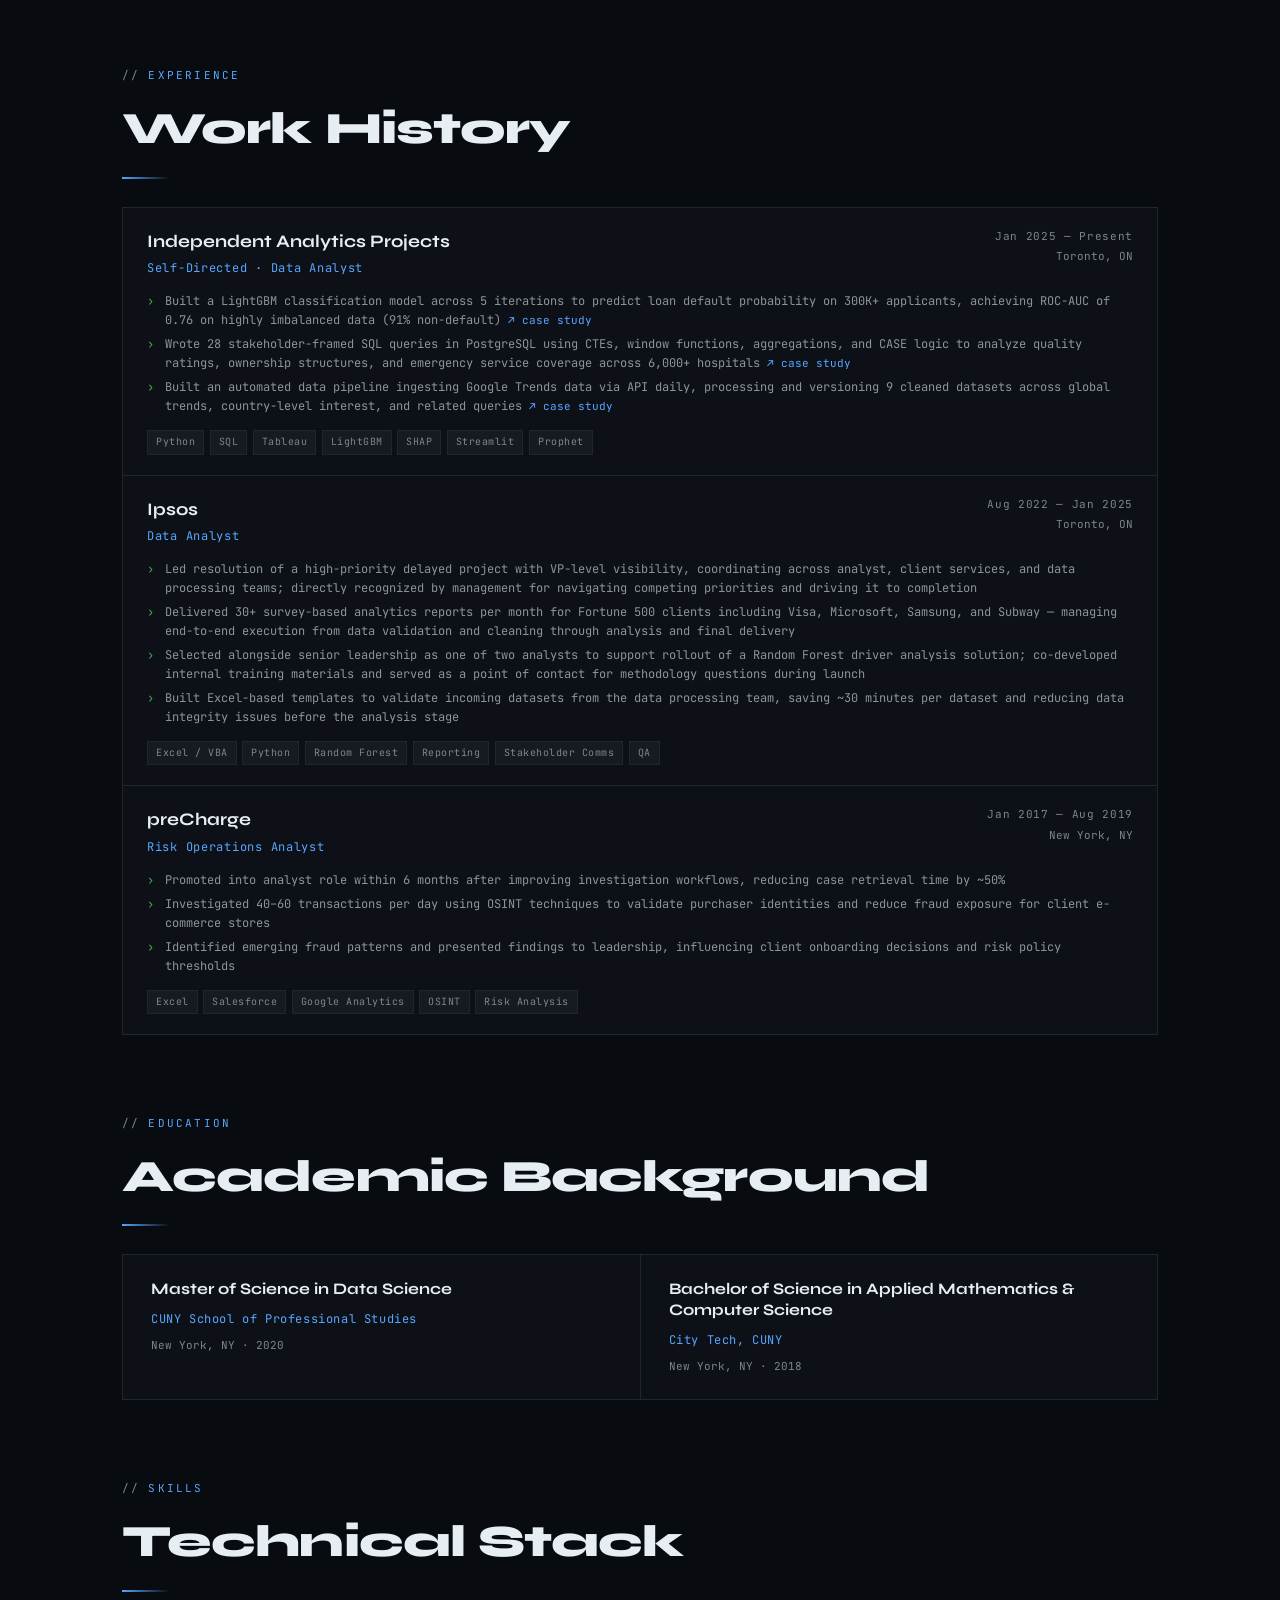
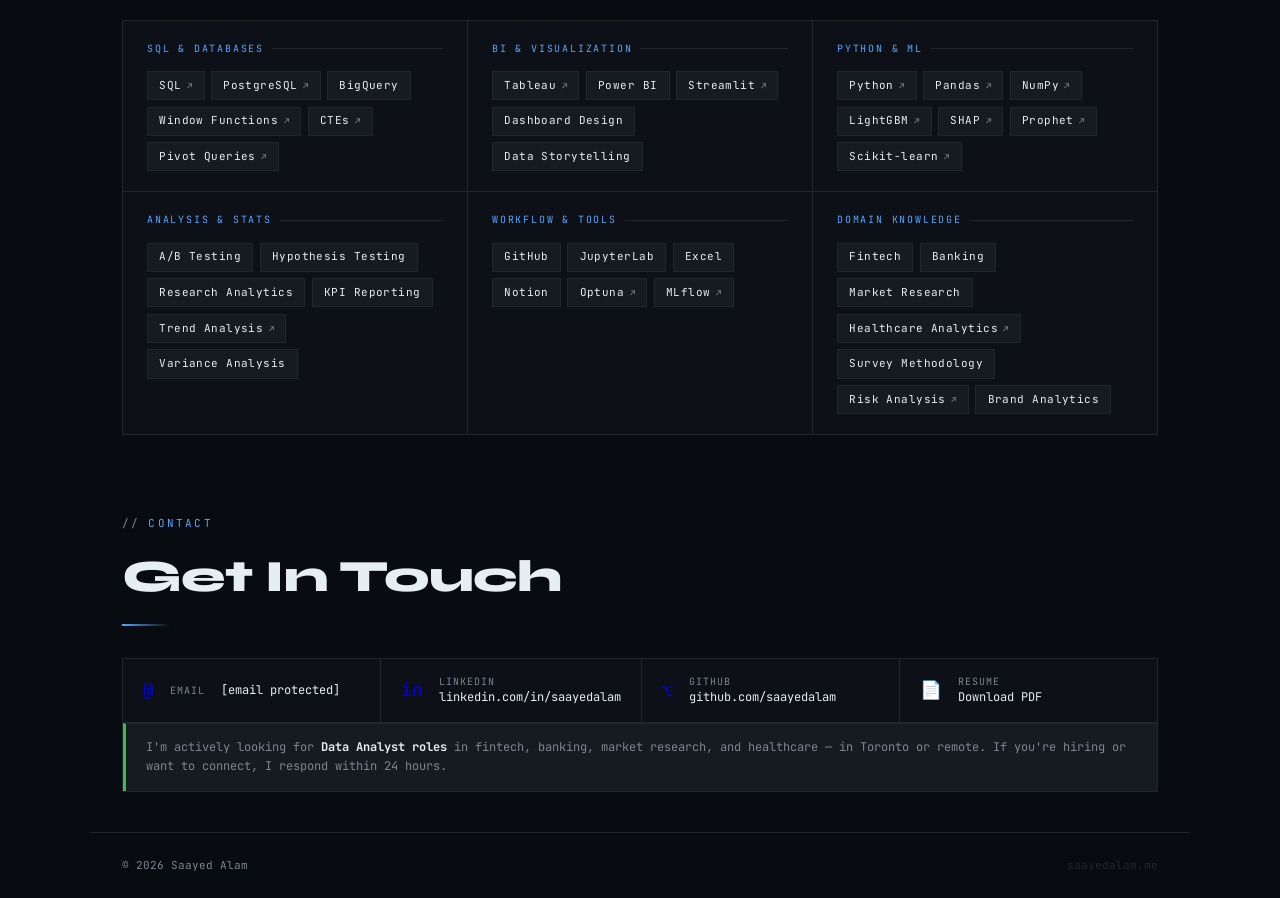
==== commit 887a10bd: "fixed footer year" ====
--- a/index.html
+++ b/index.html
@@ -142,29 +142,6 @@
   #mobile-menu a.active { color: var(--accent); }
 
 
-  /* DAWNLY STRIP */
-  .dawnly-wrap { max-width:1100px; margin:0 auto; padding:0 2rem 1rem; }
-  .dawnly-strip {
-    border: 1px solid rgba(63,185,80,0.3);
-    border-left: 3px solid var(--accent2);
-    background: rgba(63,185,80,0.04);
-    padding: 1rem 1.5rem;
-    display: flex; align-items: center; justify-content: space-between;
-    flex-wrap: wrap; gap: 0.75rem;
-    transition: background 0.2s;
-  }
-  .dawnly-strip:hover { background: rgba(63,185,80,0.07); }
-  html.light .dawnly-strip { background: rgba(26,127,55,0.04); border-color: rgba(26,127,55,0.3); border-left-color: var(--accent2); }
-  html.light .dawnly-strip:hover { background: rgba(26,127,55,0.07); }
-  .dawnly-left { display: flex; align-items: center; gap: 1rem; flex-wrap: wrap; }
-  .dawnly-badge { font-size: 10px; letter-spacing: 0.15em; text-transform: uppercase; padding: 0.2rem 0.65rem; background: rgba(63,185,80,0.1); border: 1px solid rgba(63,185,80,0.4); color: var(--accent2); display: flex; align-items: center; gap: 0.4rem; white-space: nowrap; }
-  .dawnly-pulse { width:6px;height:6px;border-radius:50%;background:var(--accent2);animation:pulse 2s infinite;flex-shrink:0; }
-  .dawnly-title { font-size: 13px; color: var(--text); font-weight: 600; letter-spacing: 0.03em; }
-  .dawnly-desc { font-size: 12px; color: var(--muted); }
-  .dawnly-tags { display: flex; gap: 0.4rem; flex-wrap: wrap; }
-  .dawnly-tag { font-size: 10px; padding: 0.15rem 0.5rem; border: 1px solid var(--border); color: var(--muted); background: var(--surface2); }
-  .dawnly-link { font-size: 11px; text-decoration: none; letter-spacing: 0.06em; padding: 0.4rem 0.9rem; border: 1px solid var(--accent2); color: var(--accent2); transition: all 0.2s; white-space: nowrap; }
-  .dawnly-link:hover { background: var(--accent2); color: var(--bg); }
 
   /* TICKER */
   .ticker { position: fixed; top: 56px; left: 0; right: 0; z-index: 99; background: var(--bg); border-bottom: 1px solid var(--border); padding: 0.5rem 0; overflow: hidden; white-space: nowrap; }
@@ -536,6 +513,12 @@
       <a href="#experience" class="btn btn-primary">› view my work</a>
       <a href="#contact" class="btn btn-secondary">› get in touch</a>
     </div>
+    <div style="font-size:11px;color:var(--accent2);letter-spacing:0.06em;">
+      <span style="opacity:0.6;color:var(--muted)">// </span>currently building: <a href="https://saayed.me/dawnly" target="_blank" rel="noopener noreferrer" style="color:var(--accent2);text-decoration:none;">Dawnly</a> — daily global news digest
+    </div>
+    <div style="font-size:11px;color:var(--accent2);letter-spacing:0.06em;margin-top:0.25rem;">
+      <span style="opacity:0.5;color:var(--muted)">// </span>currently building: <a href="https://saayed.me/dawnly" target="_blank" rel="noopener noreferrer" style="color:var(--accent2);text-decoration:none;">Dawnly</a> — daily global news digest
+    </div>
   </div>
 
   <!-- RIGHT: photo only -->
@@ -551,26 +534,6 @@
 </section>
 
 
-<!-- DAWNLY STRIP -->
-<div class="dawnly-wrap">
-<div class="dawnly-strip">
-  <div class="dawnly-left">
-    <div class="dawnly-badge"><span class="dawnly-pulse"></span>Currently Building</div>
-    <div>
-      <div class="dawnly-title">Dawnly — Daily News Digest</div>
-      <div class="dawnly-desc">Top 10 global stories, ranked and summarized daily using feedparser, sentence-transformers, DBSCAN clustering, and Claude AI · automated pipeline · GitHub Pages</div>
-    </div>
-    <div class="dawnly-tags">
-      <span class="dawnly-tag">Python</span>
-      <span class="dawnly-tag">Claude API</span>
-      <span class="dawnly-tag">NLP</span>
-      <span class="dawnly-tag">GitHub Actions</span>
-      <span class="dawnly-tag">GitHub Pages</span>
-    </div>
-  </div>
-  <a href="https://saayed.me/dawnly" target="_blank" rel="noopener noreferrer" class="dawnly-link">↗ dawnly.news</a>
-</div>
-</div>
 
 <!-- PROJECTS -->
 <section id="projects">
@@ -661,10 +624,10 @@
         <div class="exp-period">Jan 2025 — Present</div>
         <div class="exp-location">Toronto, ON</div>
       </div>
-      <div class="exp-bullets" >
-        <div class="exp-bullet">Built end-to-end ML pipeline predicting loan default risk across 300K+ applicants using LightGBM and SHAP, with Tableau dashboard for non-technical stakeholders. <a href="credit-risk.html" style="color:var(--accent);text-decoration:none;font-size:11px;">↗ case study</a></div>
-        <div class="exp-bullet">Analyzed 6,000+ CMS hospitals using 28 advanced SQL queries — window functions, CTEs, pivots — to surface regional infrastructure gaps visualized in Tableau. <a href="hospital-sql.html" style="color:var(--accent);text-decoration:none;font-size:11px;">↗ case study</a></div>
-        <div class="exp-bullet">Developed automated Google Trends pipeline with Prophet forecasting and live Streamlit dashboard tracking global meditation interest across 50+ countries. <a href="meditation-trends.html" style="color:var(--accent);text-decoration:none;font-size:11px;">↗ case study</a></div>
+      <div class="exp-bullets">
+        <div class="exp-bullet">Built a LightGBM classification model across 5 iterations to predict loan default probability on 300K+ applicants, achieving ROC-AUC of 0.76 on highly imbalanced data (91% non-default) <a href="credit-risk.html" style="color:var(--accent);text-decoration:none;font-size:11px;">↗ case study</a></div>
+        <div class="exp-bullet">Wrote 28 stakeholder-framed SQL queries in PostgreSQL using CTEs, window functions, aggregations, and CASE logic to analyze quality ratings, ownership structures, and emergency service coverage across 6,000+ hospitals <a href="hospital-sql.html" style="color:var(--accent);text-decoration:none;font-size:11px;">↗ case study</a></div>
+        <div class="exp-bullet">Built an automated data pipeline ingesting Google Trends data via API daily, processing and versioning 9 cleaned datasets across global trends, country-level interest, and related queries <a href="meditation-trends.html" style="color:var(--accent);text-decoration:none;font-size:11px;">↗ case study</a></div>
       </div>
 
       <div class="exp-tags" >
@@ -681,12 +644,11 @@
         <div class="exp-period">Aug 2022 — Jan 2025</div>
         <div class="exp-location">Toronto, ON</div>
       </div>
-      <div class="exp-bullets" >
-        <div class="exp-bullet">Delivered analytics and reporting for Fortune 500 clients including Visa and Microsoft, supporting brand performance tracking and strategic decision-making.</div>
-        <div class="exp-bullet">Selected as SME to operationalize a Random Forest–based driver analysis solution — co-authored internal training materials and supported model interpretation across teams.</div>
-        <div class="exp-bullet">Led high-volume production of 30+ survey-based reports per month while managing multiple concurrent projects under tight client deadlines.</div>
-        <div class="exp-bullet">Built Excel automation to validate incoming survey datasets, reducing manual errors and improving processing speed across the data quality pipeline.</div>
-        <div class="exp-bullet">Trusted to own the Visa account end-to-end — technical deliverables, stakeholder communication, and offshore team coordination.</div>
+      <div class="exp-bullets">
+        <div class="exp-bullet">Led resolution of a high-priority delayed project with VP-level visibility, coordinating across analyst, client services, and data processing teams; directly recognized by management for navigating competing priorities and driving it to completion</div>
+        <div class="exp-bullet">Delivered 30+ survey-based analytics reports per month for Fortune 500 clients including Visa, Microsoft, Samsung, and Subway — managing end-to-end execution from data validation and cleaning through analysis and final delivery</div>
+        <div class="exp-bullet">Selected alongside senior leadership as one of two analysts to support rollout of a Random Forest driver analysis solution; co-developed internal training materials and served as a point of contact for methodology questions during launch</div>
+        <div class="exp-bullet">Built Excel-based templates to validate incoming datasets from the data processing team, saving ~30 minutes per dataset and reducing data integrity issues before the analysis stage</div>
       </div>
 
       <div class="exp-tags" >
@@ -704,9 +666,9 @@
         <div class="exp-location">New York, NY</div>
       </div>
       <div class="exp-bullets">
-        <div class="exp-bullet">Promoted to analyst within 6 months after improving investigation workflows, reducing case retrieval time by ~50%.</div>
-        <div class="exp-bullet">Investigated 40–60 transactions per day using OSINT techniques to validate purchaser identities and reduce fraud exposure for e-commerce clients.</div>
-        <div class="exp-bullet">Identified emerging fraud patterns and presented findings to leadership, directly influencing client onboarding decisions and risk policy thresholds.</div>
+        <div class="exp-bullet">Promoted into analyst role within 6 months after improving investigation workflows, reducing case retrieval time by ~50%</div>
+        <div class="exp-bullet">Investigated 40–60 transactions per day using OSINT techniques to validate purchaser identities and reduce fraud exposure for client e-commerce stores</div>
+        <div class="exp-bullet">Identified emerging fraud patterns and presented findings to leadership, influencing client onboarding decisions and risk policy thresholds</div>
       </div>
       <div class="exp-tags">
         <span class="tag">Excel</span><span class="tag">Salesforce</span><span class="tag">Google Analytics</span><span class="tag">OSINT</span><span class="tag">Risk Analysis</span>
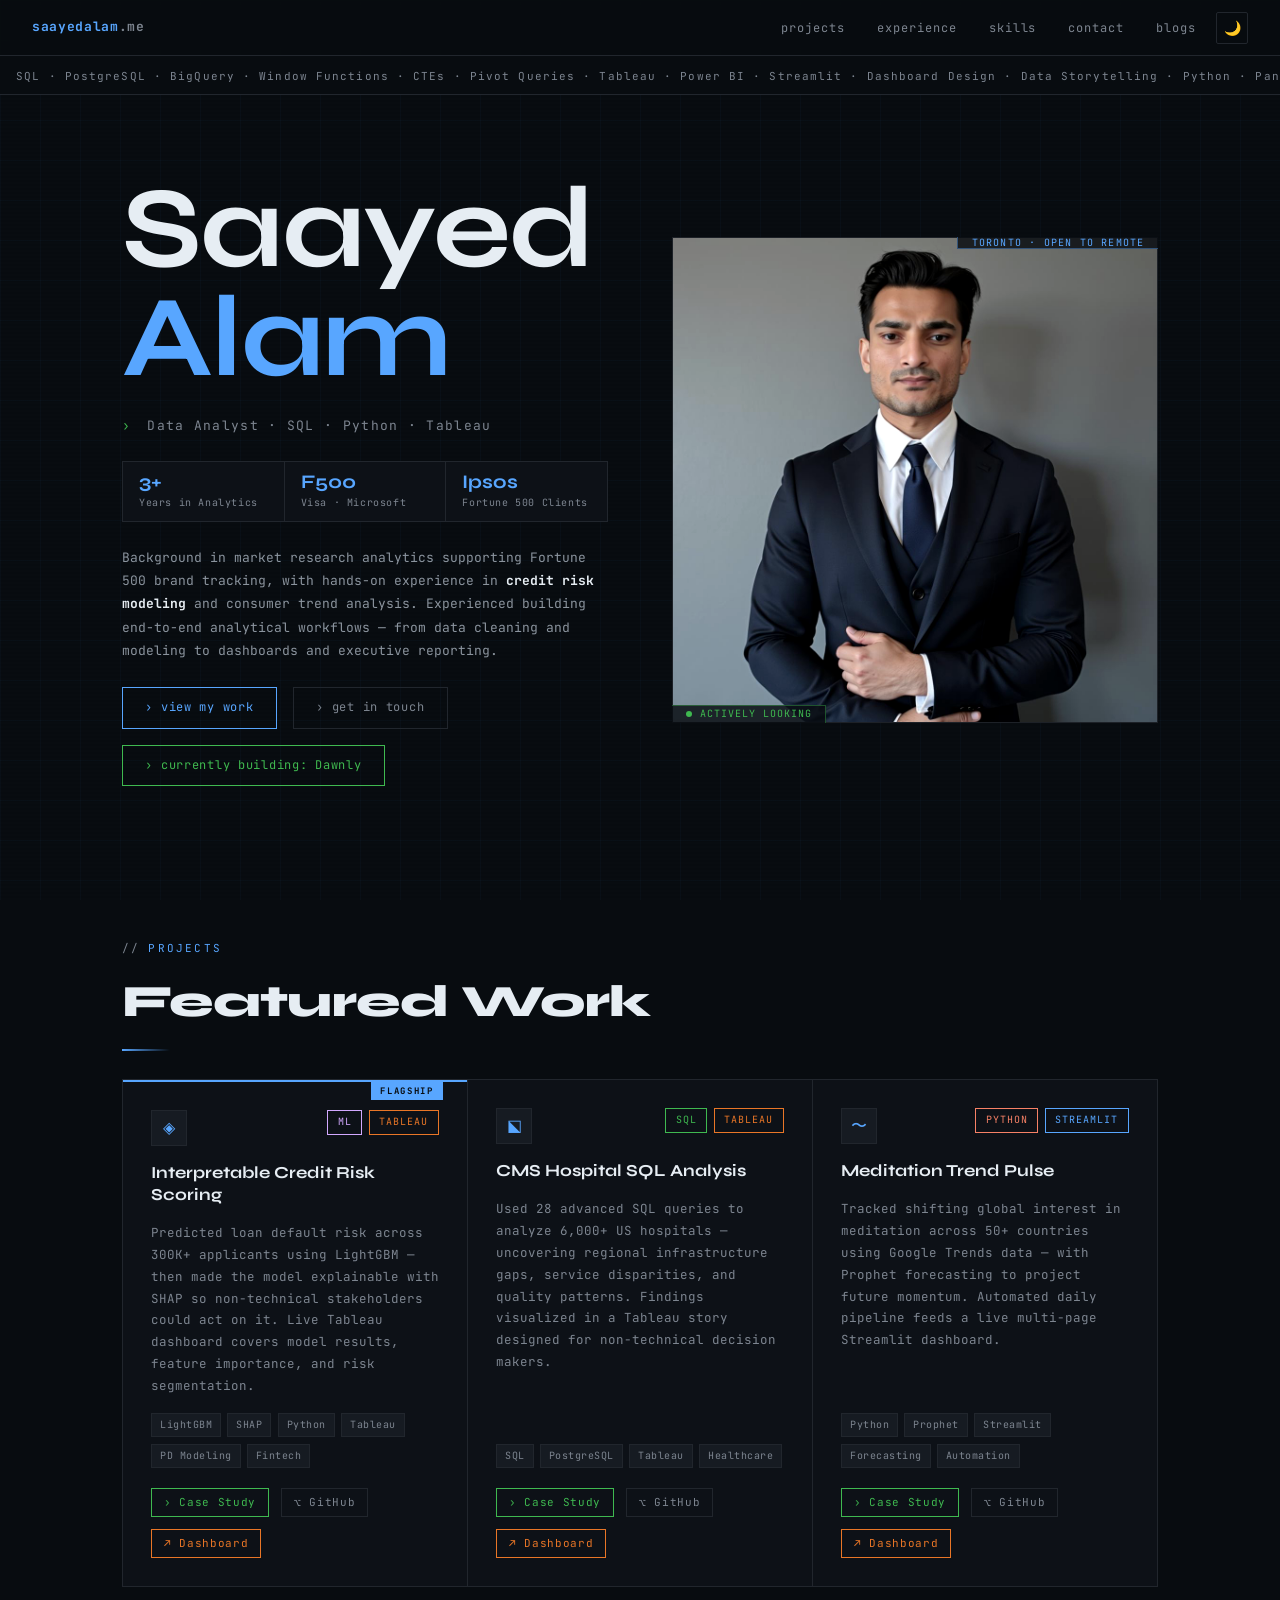
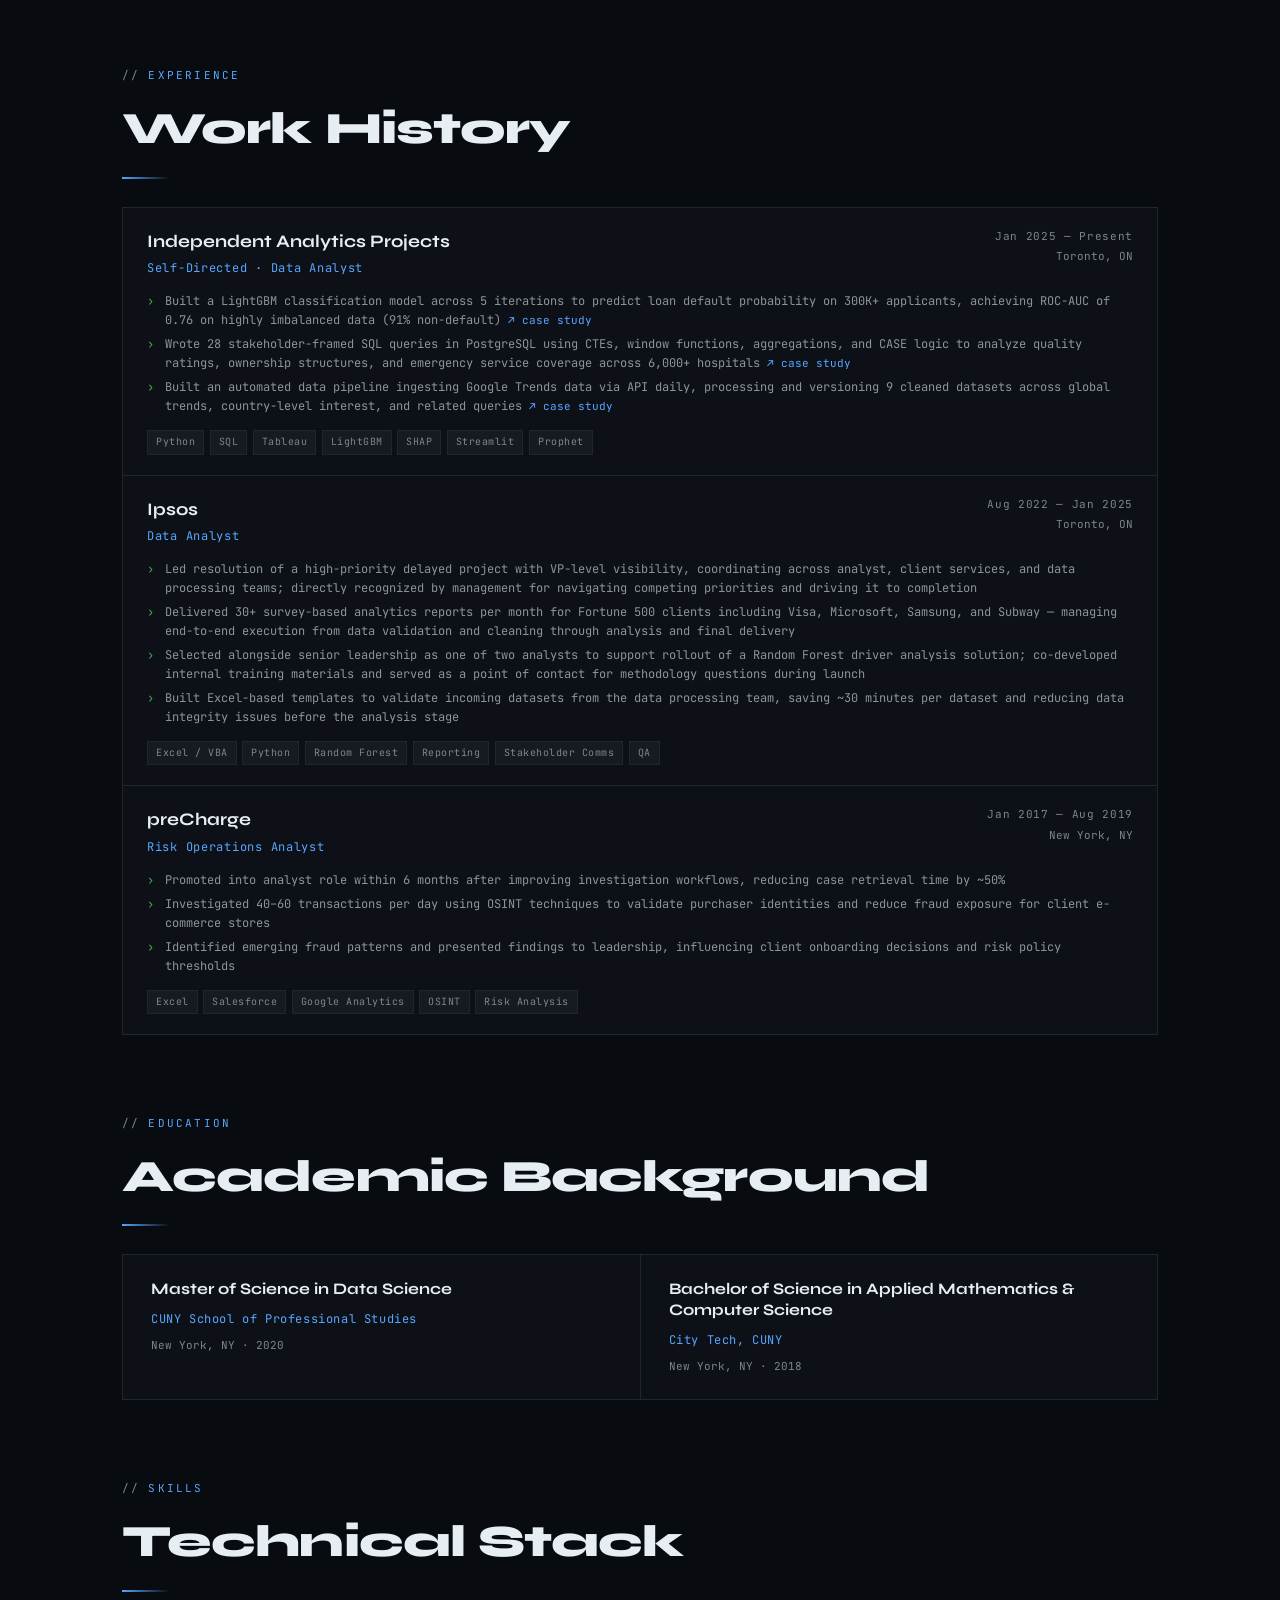
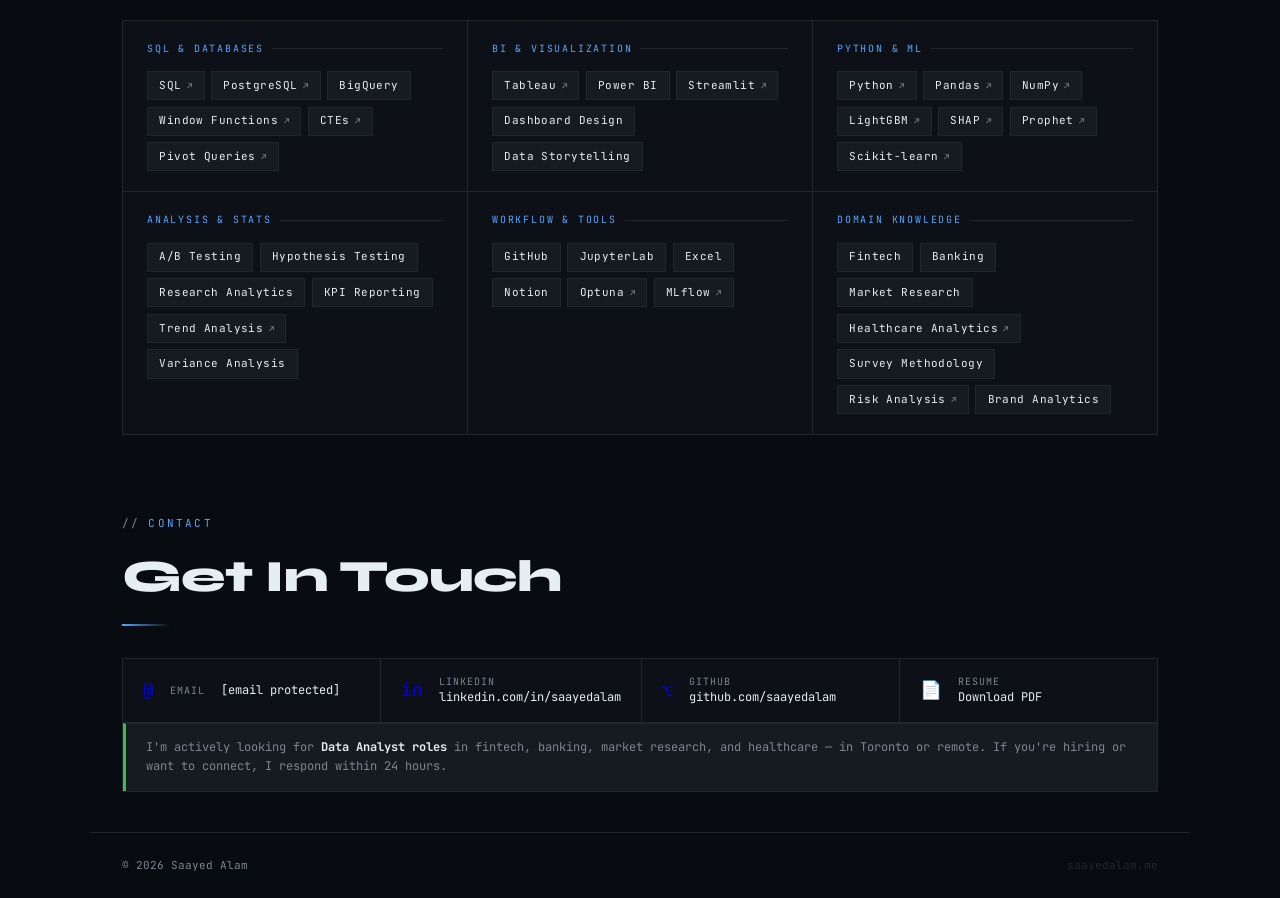
==== commit 1b67be65: "updated currently building" ====
--- a/index.html
+++ b/index.html
@@ -512,12 +512,7 @@
     <div class="hero-cta">
       <a href="#experience" class="btn btn-primary">› view my work</a>
       <a href="#contact" class="btn btn-secondary">› get in touch</a>
-    </div>
-    <div style="font-size:11px;color:var(--accent2);letter-spacing:0.06em;">
-      <span style="opacity:0.6;color:var(--muted)">// </span>currently building: <a href="https://saayed.me/dawnly" target="_blank" rel="noopener noreferrer" style="color:var(--accent2);text-decoration:none;">Dawnly</a> — daily global news digest
-    </div>
-    <div style="font-size:11px;color:var(--accent2);letter-spacing:0.06em;margin-top:0.25rem;">
-      <span style="opacity:0.5;color:var(--muted)">// </span>currently building: <a href="https://saayed.me/dawnly" target="_blank" rel="noopener noreferrer" style="color:var(--accent2);text-decoration:none;">Dawnly</a> — daily global news digest
+      <a href="https://saayed.me/dawnly" target="_blank" rel="noopener noreferrer" class="btn" style="border-color:var(--accent2);color:var(--accent2);">› currently building: Dawnly</a>
     </div>
   </div>
 
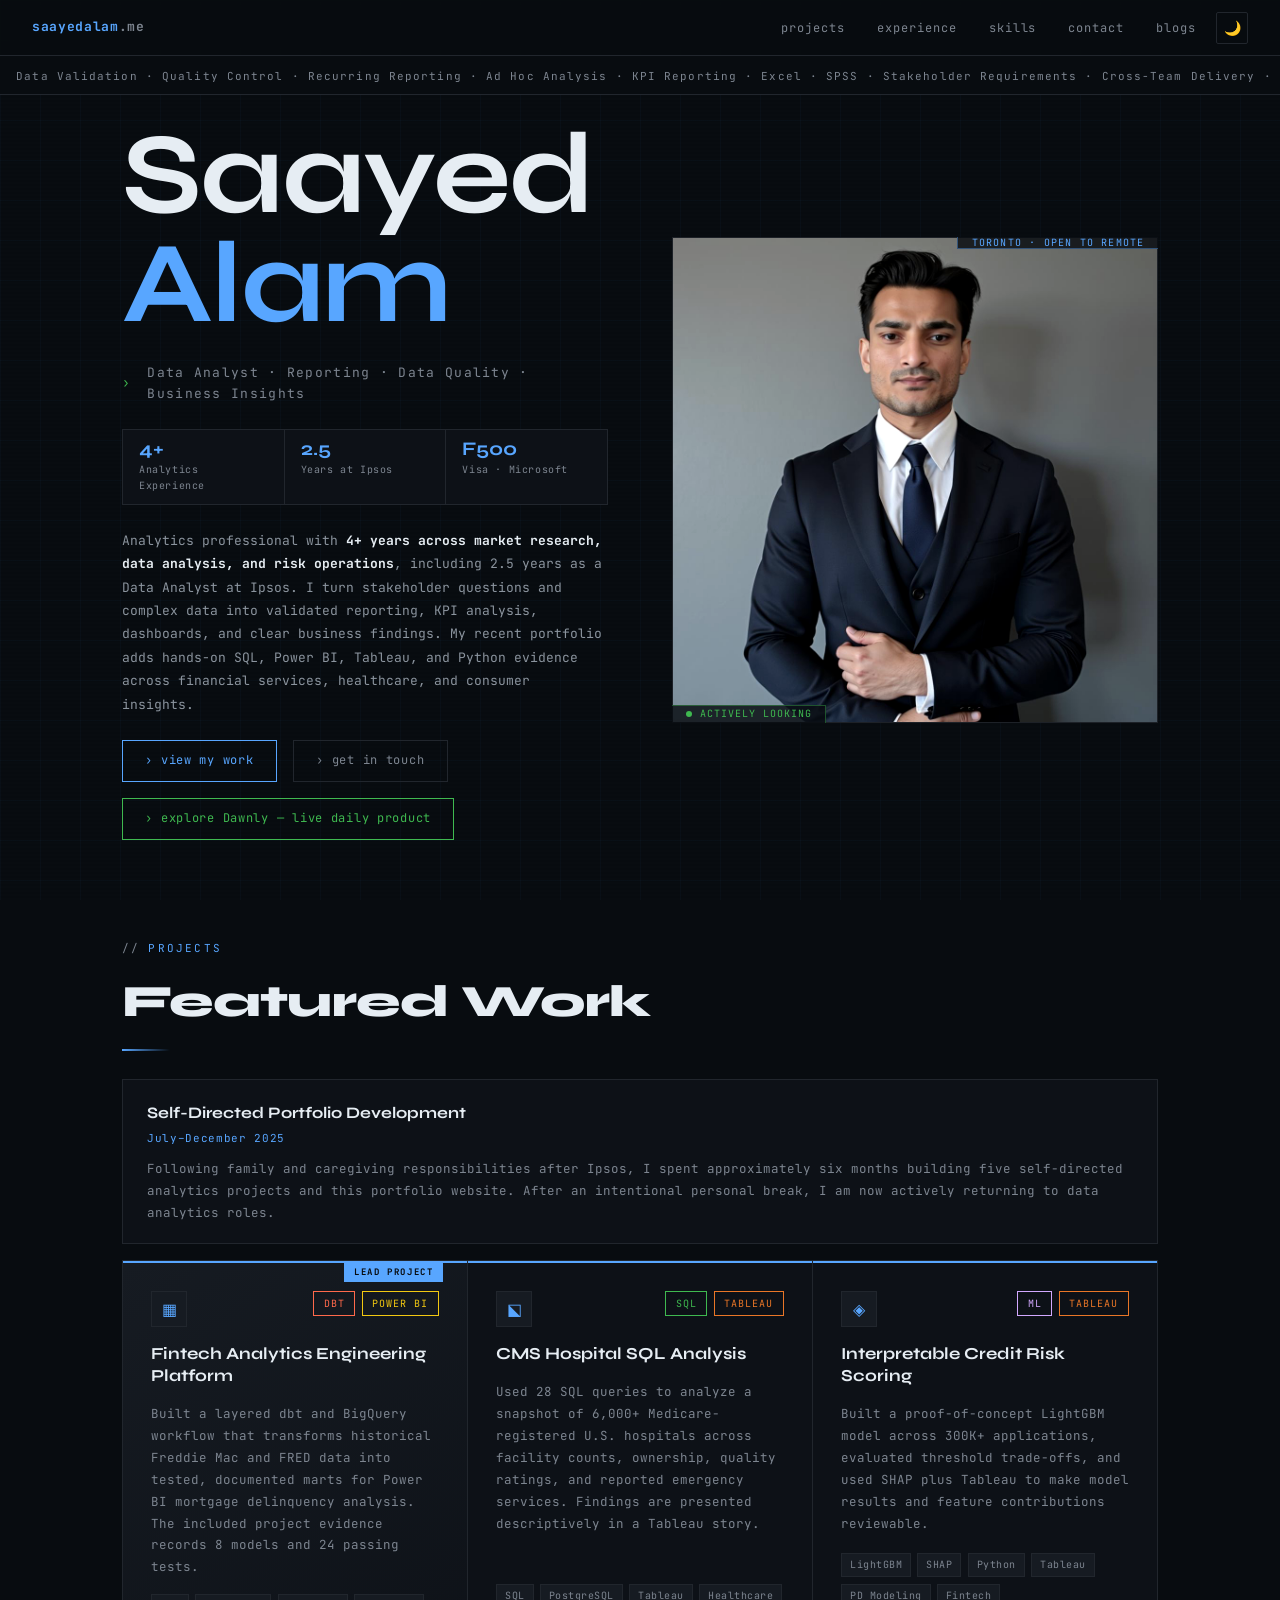
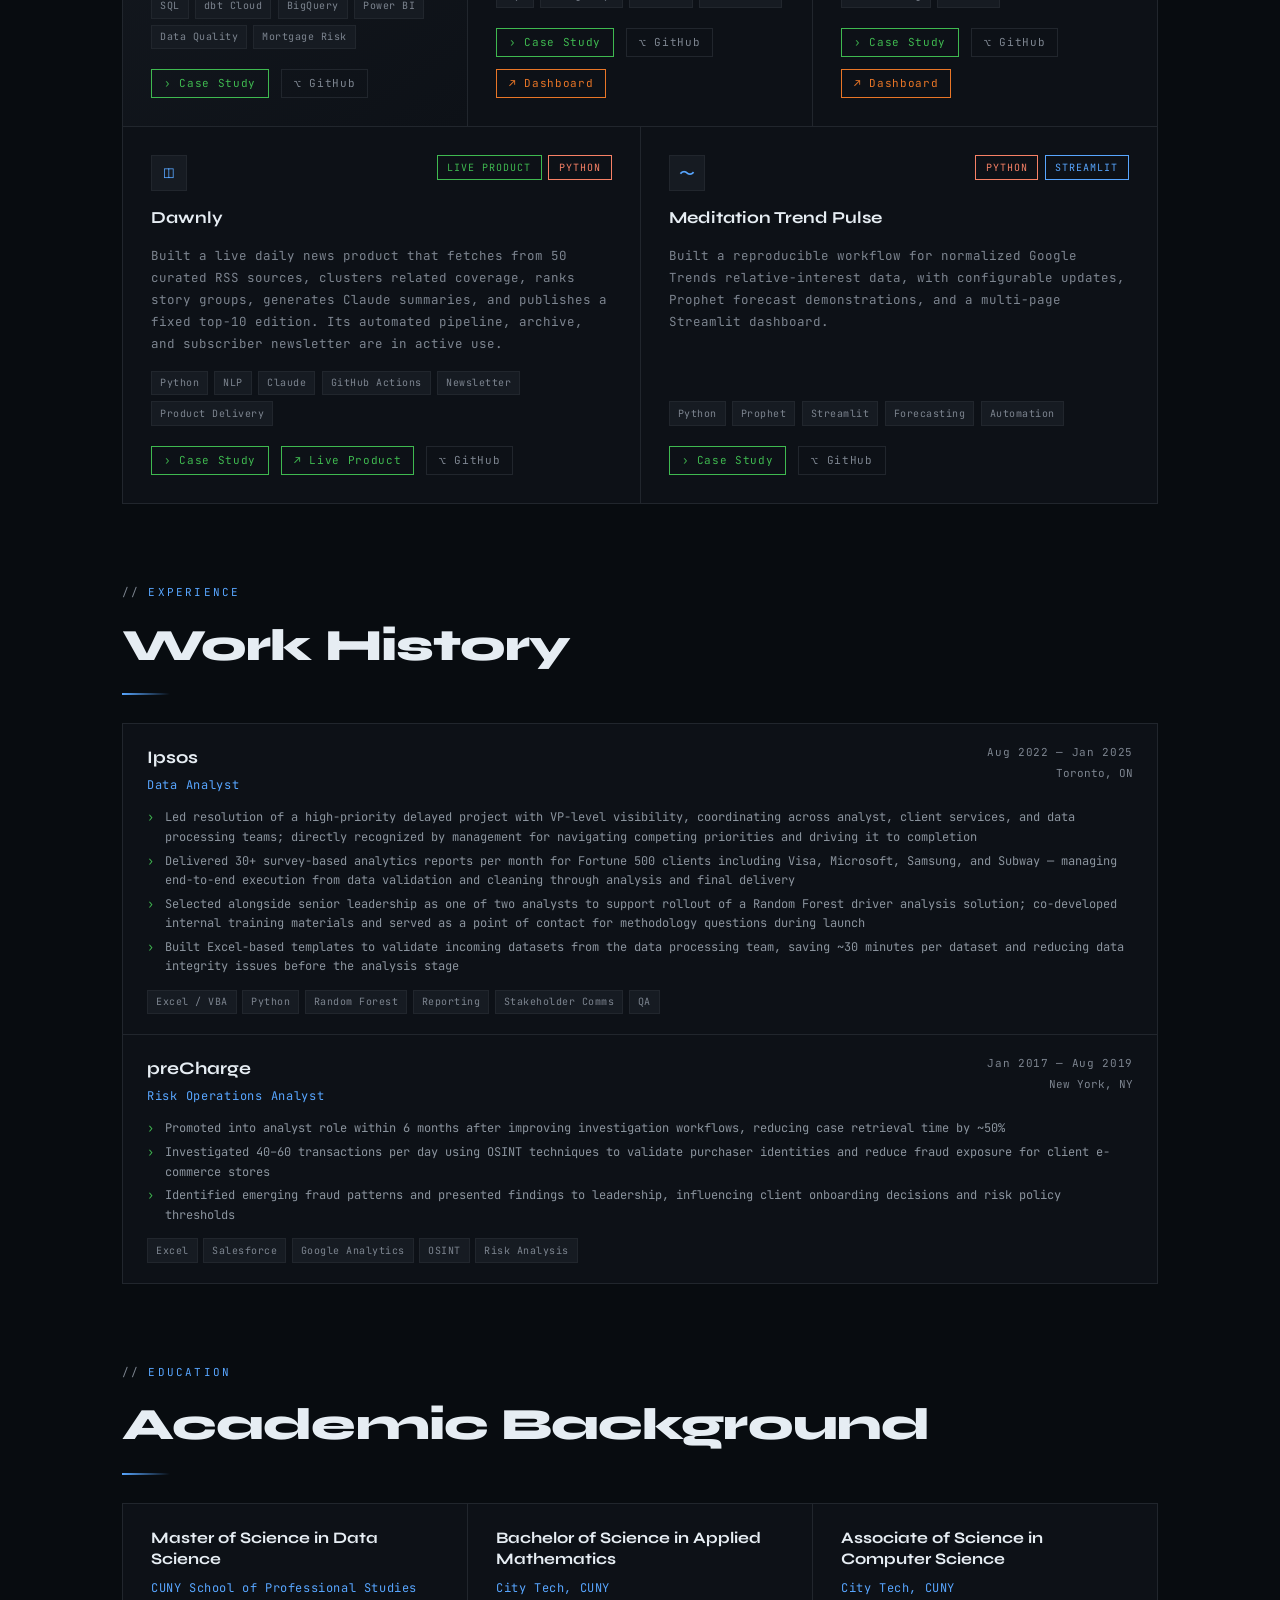
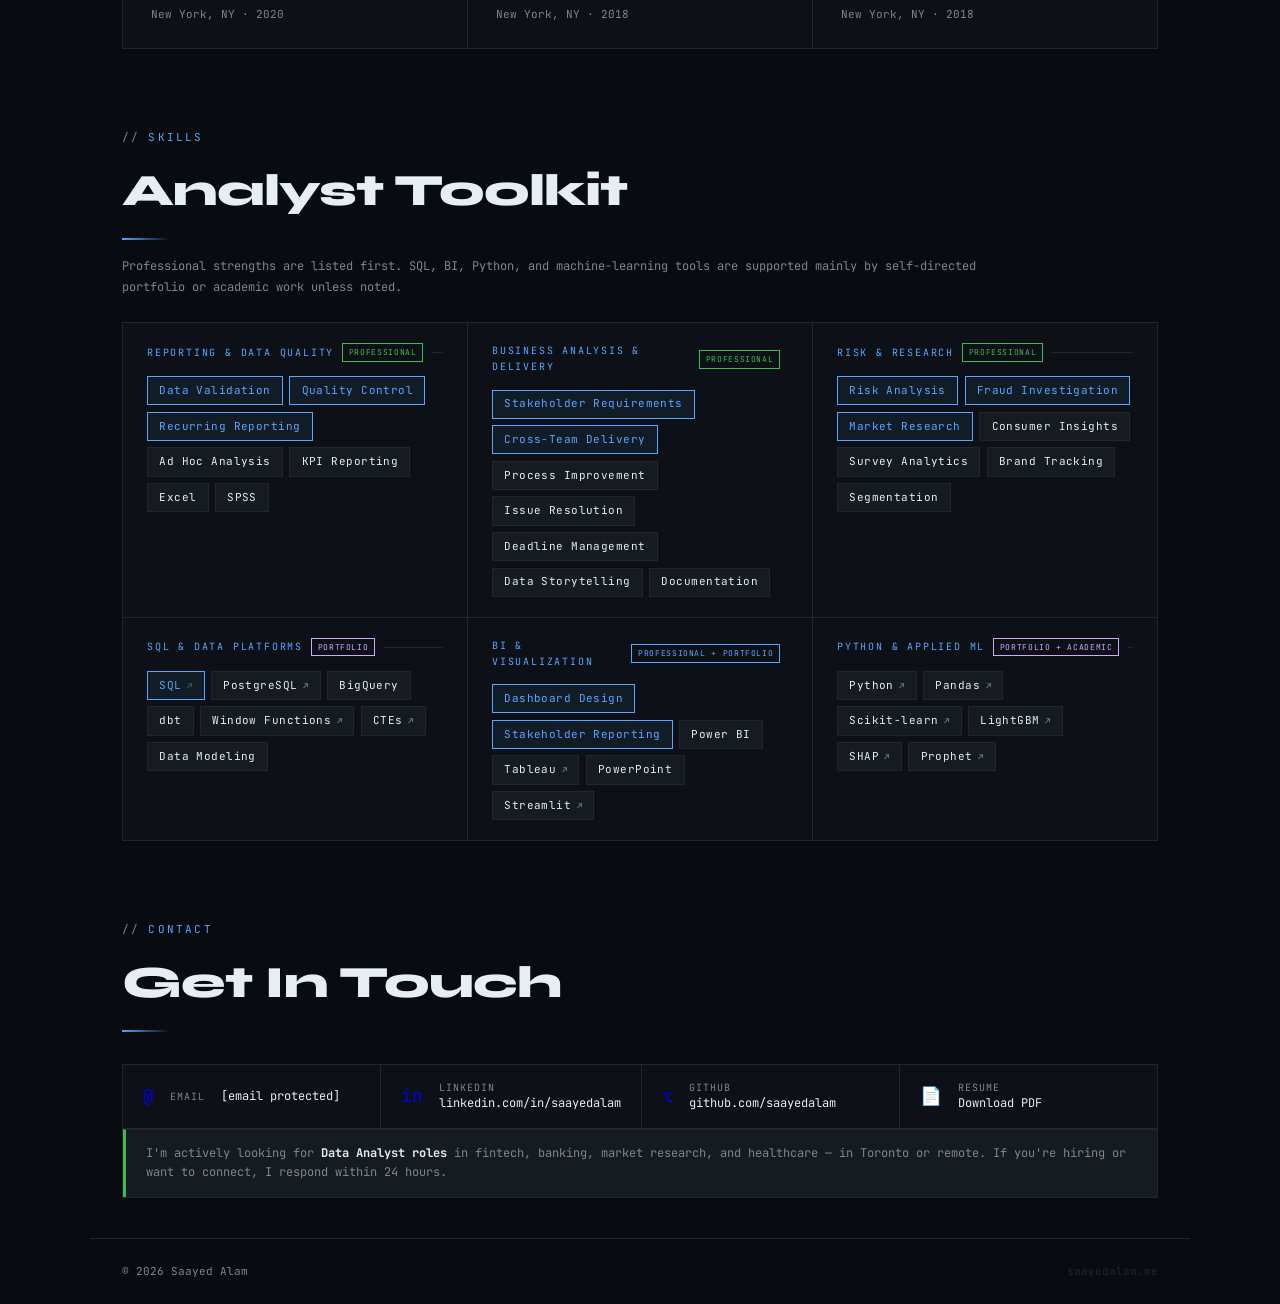
==== commit 97c3c41b: "Reposition portfolio for analyst job search" ====
--- a/index.html
+++ b/index.html
@@ -5,9 +5,9 @@
 <meta charset="UTF-8" />
 <meta name="viewport" content="width=device-width, initial-scale=1.0" />
 <title>Saayed Alam — Data Analyst</title>
-<meta name="description" content="Saayed Alam — Data Analyst · SQL · Python · Tableau. Based in Toronto, open to remote. Previously at Ipsos serving Visa and Microsoft." />
+<meta name="description" content="Saayed Alam — Data Analyst with 4+ years across market research, reporting, risk operations, and data quality. Based in Toronto and open to remote roles." />
 <meta property="og:title" content="Saayed Alam — Data Analyst" />
-<meta property="og:description" content="Data Analyst · SQL · Python · Tableau. Formerly at Ipsos. Visa and Microsoft client work. Based in Toronto, open to remote." />
+<meta property="og:description" content="Data Analyst with professional experience in reporting, data quality, market research, and risk operations, plus hands-on SQL and BI portfolio work." />
 <meta property="og:type" content="website" />
 <meta property="og:url" content="https://saayedalam.me" />
 <!-- Google tag (gtag.js) -->
@@ -259,12 +259,18 @@
   .exp-tags { grid-column: 1/-1; display: flex; flex-wrap: wrap; gap: 0.35rem; margin-top: 0.5rem; }
 
   /* PROJECTS */
-  .projects-grid { display: grid; grid-template-columns: repeat(auto-fill, minmax(320px,1fr)); gap: 1px; background: var(--border); border: 1px solid var(--border); }
+  .portfolio-context { background: var(--surface); border: 1px solid var(--border); padding: 1.25rem 1.5rem; margin-bottom: 1rem; }
+  .portfolio-context-title { font-family: var(--sans); font-size: 1rem; font-weight: 700; color: var(--text); }
+  .portfolio-context-meta { font-size: 11px; color: var(--accent); letter-spacing: 0.06em; margin-top: 0.25rem; }
+  .portfolio-context-copy { font-size: 12.5px; color: var(--muted); line-height: 1.75; margin-top: 0.65rem; }
+  .projects-grid { display: grid; grid-template-columns: repeat(6, minmax(0, 1fr)); gap: 1px; background: var(--border); border: 1px solid var(--border); }
   .project-card { background: var(--surface); padding: 1.75rem; display: flex; flex-direction: column; gap: 1rem; transition: background 0.2s; position: relative; }
   .project-card:hover { background: var(--surface2); }
   .project-card.hidden { display: none; }
-  .project-card.flagship { border-top: 2px solid var(--accent); }
-  .flagship-label { position: absolute; top: -1px; right: 1.5rem; font-size: 9px; letter-spacing: 0.18em; text-transform: uppercase; background: var(--accent); color: var(--bg); padding: 0.15rem 0.6rem; font-weight: 700; }
+  .project-card.featured { grid-column: span 2; border-top: 2px solid var(--accent); }
+  .project-card.supporting { grid-column: span 3; }
+  .project-card.lead { background: linear-gradient(145deg, var(--surface2), var(--surface)); }
+  .project-label { position: absolute; top: -1px; right: 1.5rem; font-size: 9px; letter-spacing: 0.18em; text-transform: uppercase; background: var(--accent); color: var(--bg); padding: 0.15rem 0.6rem; font-weight: 700; }
   .project-header { display: flex; justify-content: space-between; align-items: flex-start; gap: 0.5rem; flex-wrap: wrap; }
   .project-icon { width: 36px; height: 36px; border: 1px solid var(--border); display: flex; align-items: center; justify-content: center; font-size: 16px; color: var(--accent); background: var(--surface2); flex-shrink: 0; }
   .project-badges { display: flex; gap: 0.4rem; flex-wrap: wrap; }
@@ -274,6 +280,9 @@
   .badge-python{border-color:var(--accent3);color:var(--accent3)}
   .badge-streamlit{border-color:#58a6ff;color:#58a6ff}
   .badge-tableau{border-color:#e97627;color:#e97627}
+  .badge-dbt{border-color:#ff694b;color:#ff694b}
+  .badge-powerbi{border-color:#f2c811;color:#f2c811}
+  .badge-product{border-color:var(--accent2);color:var(--accent2)}
   .project-name { font-family: var(--sans); font-size: 1.05rem; font-weight: 700; color: var(--text); line-height: 1.3; }
   .project-desc { font-size: 12.5px; color: var(--muted); line-height: 1.75; }
   .project-tags { display: flex; flex-wrap: wrap; gap: 0.4rem; margin-top: auto; }
@@ -288,7 +297,7 @@
   .link-tableau:hover { background: #e97627; color: var(--bg); }
 
   /* EDUCATION */
-  .edu-grid { display: grid; grid-template-columns: 1fr 1fr; gap: 1px; background: var(--border); border: 1px solid var(--border); }
+  .edu-grid { display: grid; grid-template-columns: repeat(3, minmax(0, 1fr)); gap: 1px; background: var(--border); border: 1px solid var(--border); }
   .edu-card { background: var(--surface); padding: 1.5rem 1.75rem; display: flex; flex-direction: column; gap: 0.4rem; transition: background 0.2s; }
   .edu-card:hover { background: var(--surface2); }
   .edu-degree { font-family: var(--sans); font-size: 1rem; font-weight: 700; color: var(--text); line-height: 1.3; }
@@ -297,10 +306,15 @@
 
   /* SKILLS */
   .skills-layout { display: grid; grid-template-columns: repeat(3, 1fr); gap: 1px; background: var(--border); border: 1px solid var(--border); }
+  .skills-note { max-width: 860px; margin: -0.75rem 0 1.5rem; color: var(--muted); font-size: 12px; line-height: 1.75; }
   .skill-group { background: var(--surface); padding: 1.25rem 1.5rem; }
   .skill-group.hidden { display: none; }
   .skill-group-title { font-size: 10px; letter-spacing: 0.18em; text-transform: uppercase; color: var(--accent); margin-bottom: 0.9rem; display: flex; align-items: center; gap: 0.5rem; }
   .skill-group-title::after { content: ''; flex: 1; height: 1px; background: var(--border); }
+  .skill-evidence { font-size: 8px; letter-spacing: 0.08em; padding: 0.12rem 0.35rem; border: 1px solid var(--border); color: var(--muted); white-space: nowrap; }
+  .skill-evidence.professional { border-color: var(--accent2); color: var(--accent2); }
+  .skill-evidence.portfolio { border-color: var(--accent4); color: var(--accent4); }
+  .skill-evidence.mixed { border-color: var(--accent); color: var(--accent); }
   .skill-chips { display: flex; flex-wrap: wrap; gap: 0.4rem; }
   .skill-chip {
     font-size: 11px; padding: 0.3rem 0.7rem;
@@ -368,6 +382,12 @@
   .fade-in.visible { opacity: 1; transform: translateY(0); }
 
   /* RESPONSIVE */
+  @media(max-width: 980px) and (min-width: 769px) {
+    .projects-grid { grid-template-columns: repeat(2, minmax(0, 1fr)); }
+    .project-card.featured, .project-card.supporting { grid-column: span 1; }
+    .project-card.lead { grid-column: span 2; }
+  }
+
   @media(max-width: 768px) {
     /* NAV */
     nav { padding: 0 1rem; }
@@ -417,6 +437,10 @@
     .exp-card { grid-template-columns: 1fr; }
     .exp-period, .exp-location { text-align: left; }
 
+    /* PROJECTS */
+    .projects-grid { grid-template-columns: 1fr; }
+    .project-card.featured, .project-card.supporting { grid-column: span 1; }
+
     /* EDUCATION */
     .edu-grid { grid-template-columns: 1fr; }
 
@@ -464,7 +488,7 @@
 <!-- MOBILE MENU -->
 <div id="mobile-menu">
   <a href="#projects" onclick="toggleMobileNav()">projects</a>
-  <a href="#experience" onclick="toggleMobileNav()">projects</a>
+  <a href="#experience" onclick="toggleMobileNav()">experience</a>
   <a href="#skills" onclick="toggleMobileNav()">skills</a>
   <a href="#contact" onclick="toggleMobileNav()">contact</a>
   <a href="blog.html" onclick="toggleMobileNav()">blogs</a>
@@ -474,7 +498,7 @@
 <!-- TICKER -->
 <div class="ticker">
   <span class="ticker-inner" id="ticker-text">
-    &nbsp;&nbsp;SQL · Python · Power BI · Tableau · Data Analysis · A/B Testing · Statistical Modeling · Stakeholder Reporting · Visualization · Fintech · Banking · Market Research · Healthcare · Insights · Dashboards · KPIs · SQL · Python · Power BI · Tableau · Data Analysis · A/B Testing · Statistical Modeling · Stakeholder Reporting · Visualization · Fintech · Banking · Market Research · Healthcare · Insights · Dashboards · KPIs ·&nbsp;&nbsp;
+    &nbsp;&nbsp;Reporting · Data Validation · Data Quality · KPI Analysis · SQL · Excel · Power BI · Tableau · Stakeholder Delivery · Risk Analytics · Fraud Analysis · Market Research · Consumer Insights · Dashboard Design · Process Improvement · Reporting · Data Validation · Data Quality · KPI Analysis · SQL · Excel · Power BI · Tableau · Stakeholder Delivery · Risk Analytics · Fraud Analysis · Market Research · Consumer Insights · Dashboard Design · Process Improvement ·&nbsp;&nbsp;
   </span>
 </div>
 
@@ -488,31 +512,31 @@
     <div class="hero-name"><h1>Saayed<br/>
       <span class="hl">Alam</span></h1></div>
 
-    <div class="hero-role" >Data Analyst · SQL · Python · Tableau</div>
+    <div class="hero-role" >Data Analyst · Reporting · Data Quality · Business Insights</div>
 
     <div class="hero-grid">
       <div class="hero-stat">
-        <span class="hero-stat-val">3+</span>
-        <span class="hero-stat-label">Years in Analytics</span>
+        <span class="hero-stat-val">4+</span>
+        <span class="hero-stat-label">Analytics Experience</span>
       </div>
       <div class="hero-stat">
-        <span class="hero-stat-val">F500</span>
-        <span class="hero-stat-label">Visa · Microsoft</span>
+        <span class="hero-stat-val">2.5</span>
+        <span class="hero-stat-label">Years at Ipsos</span>
       </div>
       <div class="hero-stat">
-        <span class="hero-stat-val" id="s3v">Ipsos</span>
-        <span class="hero-stat-label" id="s3l">Fortune 500 Clients</span>
+        <span class="hero-stat-val" id="s3v">F500</span>
+        <span class="hero-stat-label" id="s3l">Visa · Microsoft</span>
       </div>
     </div>
 
     <div class="about-text">
-      <p>Background in market research analytics supporting Fortune 500 brand tracking, with hands-on experience in <strong>credit risk modeling</strong> and consumer trend analysis. Experienced building end-to-end analytical workflows — from data cleaning and modeling to dashboards and executive reporting.</p>
+      <p>Analytics professional with <strong>4+ years across market research, data analysis, and risk operations</strong>, including 2.5 years as a Data Analyst at Ipsos. I turn stakeholder questions and complex data into validated reporting, KPI analysis, dashboards, and clear business findings. My recent portfolio adds hands-on SQL, Power BI, Tableau, and Python evidence across financial services, healthcare, and consumer insights.</p>
     </div>
 
     <div class="hero-cta">
-      <a href="#experience" class="btn btn-primary">› view my work</a>
+      <a href="#projects" class="btn btn-primary">› view my work</a>
       <a href="#contact" class="btn btn-secondary">› get in touch</a>
-      <a href="https://saayed.me/dawnly" target="_blank" rel="noopener noreferrer" class="btn" style="border-color:var(--accent2);color:var(--accent2);">› currently building: Dawnly</a>
+      <a href="https://dawnly.news" target="_blank" rel="noopener noreferrer" class="btn" style="border-color:var(--accent2);color:var(--accent2);">› explore Dawnly — live daily product</a>
     </div>
   </div>
 
@@ -535,12 +559,56 @@
   <div class="section-label">projects</div>
   <h2 class="section-heading">Featured Work</h2>
   <div class="section-divider"></div>
+  <div class="portfolio-context fade-in">
+    <div class="portfolio-context-title">Self-Directed Portfolio Development</div>
+    <div class="portfolio-context-meta">July–December 2025</div>
+    <div class="portfolio-context-copy">Following family and caregiving responsibilities after Ipsos, I spent approximately six months building five self-directed analytics projects and this portfolio website. After an intentional personal break, I am now actively returning to data analytics roles.</div>
+  </div>
   <div class="projects-grid fade-in" id="projects-grid">
 
 
 
-    <div class="project-card flagship">
-      <span class="flagship-label">flagship</span>
+    <div class="project-card featured lead">
+      <span class="project-label">lead project</span>
+      <div class="project-header">
+        <div class="project-icon">▦</div>
+        <div class="project-badges">
+          <span class="project-badge badge-dbt">dbt</span>
+          <span class="project-badge badge-powerbi">Power BI</span>
+        </div>
+      </div>
+      <div class="project-name">Fintech Analytics Engineering Platform</div>
+      <div class="project-desc">Built a layered dbt and BigQuery workflow that transforms historical Freddie Mac and FRED data into tested, documented marts for Power BI mortgage delinquency analysis. The included project evidence records 8 models and 24 passing tests.</div>
+      <div class="project-tags">
+        <span class="tag">SQL</span><span class="tag">dbt Cloud</span><span class="tag">BigQuery</span><span class="tag">Power BI</span><span class="tag">Data Quality</span><span class="tag">Mortgage Risk</span>
+      </div>
+      <div class="project-links">
+        <a href="fintech-ae.html" class="project-link link-demo">› Case Study</a>
+        <a href="https://github.com/saayedalam/fintech-ae-platform" class="project-link link-github" target="_blank" rel="noopener noreferrer">⌥ GitHub</a>
+      </div>
+    </div>
+
+    <div class="project-card featured">
+      <div class="project-header">
+        <div class="project-icon">⬕</div>
+        <div class="project-badges">
+          <span class="project-badge badge-sql">SQL</span>
+          <span class="project-badge badge-tableau">Tableau</span>
+        </div>
+      </div>
+      <div class="project-name">CMS Hospital SQL Analysis</div>
+      <div class="project-desc">Used 28 SQL queries to analyze a snapshot of 6,000+ Medicare-registered U.S. hospitals across facility counts, ownership, quality ratings, and reported emergency services. Findings are presented descriptively in a Tableau story.</div>
+      <div class="project-tags">
+        <span class="tag">SQL</span><span class="tag">PostgreSQL</span><span class="tag">Tableau</span><span class="tag">Healthcare</span>
+      </div>
+      <div class="project-links">
+        <a href="hospital-sql.html" class="project-link link-demo">› Case Study</a>
+        <a href="https://github.com/saayedalam/CMS-Hospital-SQL-Analysis" class="project-link link-github" target="_blank" rel="noopener noreferrer">⌥ GitHub</a>
+        <a href="https://public.tableau.com/app/profile/saayed.alam/viz/CMSHospitalDataDashboardSQLAnalysisVisualization/Story1" class="project-link link-tableau" target="_blank" rel="noopener noreferrer">↗ Dashboard</a>
+      </div>
+    </div>
+
+    <div class="project-card featured">
       <div class="project-header">
         <div class="project-icon">◈</div>
         <div class="project-badges">
@@ -549,7 +617,7 @@
         </div>
       </div>
       <div class="project-name">Interpretable Credit Risk Scoring</div>
-      <div class="project-desc">Predicted loan default risk across 300K+ applicants using LightGBM — then made the model explainable with SHAP so non-technical stakeholders could act on it. Live Tableau dashboard covers model results, feature importance, and risk segmentation.</div>
+      <div class="project-desc">Built a proof-of-concept LightGBM model across 300K+ applications, evaluated threshold trade-offs, and used SHAP plus Tableau to make model results and feature contributions reviewable.</div>
       <div class="project-tags">
         <span class="tag">LightGBM</span><span class="tag">SHAP</span><span class="tag">Python</span><span class="tag">Tableau</span><span class="tag">PD Modeling</span><span class="tag">Fintech</span>
       </div>
@@ -560,27 +628,27 @@
       </div>
     </div>
 
-    <div class="project-card">
+    <div class="project-card supporting">
       <div class="project-header">
-        <div class="project-icon">⬕</div>
+        <div class="project-icon">◫</div>
         <div class="project-badges">
-          <span class="project-badge badge-sql">SQL</span>
-          <span class="project-badge badge-tableau">Tableau</span>
+          <span class="project-badge badge-product">Live Product</span>
+          <span class="project-badge badge-python">Python</span>
         </div>
       </div>
-      <div class="project-name">CMS Hospital SQL Analysis</div>
-      <div class="project-desc">Used 28 advanced SQL queries to analyze 6,000+ US hospitals — uncovering regional infrastructure gaps, service disparities, and quality patterns. Findings visualized in a Tableau story designed for non-technical decision makers.</div>
+      <div class="project-name">Dawnly</div>
+      <div class="project-desc">Built a live daily news product that fetches from 50 curated RSS sources, clusters related coverage, ranks story groups, generates Claude summaries, and publishes a fixed top-10 edition. Its automated pipeline, archive, and subscriber newsletter are in active use.</div>
       <div class="project-tags">
-        <span class="tag">SQL</span><span class="tag">PostgreSQL</span><span class="tag">Tableau</span><span class="tag">Healthcare</span>
+        <span class="tag">Python</span><span class="tag">NLP</span><span class="tag">Claude</span><span class="tag">GitHub Actions</span><span class="tag">Newsletter</span><span class="tag">Product Delivery</span>
       </div>
       <div class="project-links">
-        <a href="hospital-sql.html" class="project-link link-demo">› Case Study</a>
-        <a href="https://github.com/saayedalam/CMS-Hospital-SQL-Analysis" class="project-link link-github" target="_blank" rel="noopener noreferrer">⌥ GitHub</a>
-        <a href="https://public.tableau.com/app/profile/saayed.alam/viz/CMSHospitalDataDashboardSQLAnalysisVisualization/Story1" class="project-link link-tableau" target="_blank" rel="noopener noreferrer">↗ Dashboard</a>
-      </div>
-    </div>
-
-    <div class="project-card">
+        <a href="dawnly.html" class="project-link link-demo">› Case Study</a>
+        <a href="https://dawnly.news" class="project-link link-demo" target="_blank" rel="noopener noreferrer">↗ Live Product</a>
+        <a href="https://github.com/saayedalam/dawnly" class="project-link link-github" target="_blank" rel="noopener noreferrer">⌥ GitHub</a>
+      </div>
+    </div>
+
+    <div class="project-card supporting">
       <div class="project-header">
         <div class="project-icon">〜</div>
         <div class="project-badges">
@@ -589,14 +657,13 @@
         </div>
       </div>
       <div class="project-name">Meditation Trend Pulse</div>
-      <div class="project-desc">Tracked shifting global interest in meditation across 50+ countries using Google Trends data — with Prophet forecasting to project future momentum. Automated daily pipeline feeds a live multi-page Streamlit dashboard.</div>
+      <div class="project-desc">Built a reproducible workflow for normalized Google Trends relative-interest data, with configurable updates, Prophet forecast demonstrations, and a multi-page Streamlit dashboard.</div>
       <div class="project-tags">
         <span class="tag">Python</span><span class="tag">Prophet</span><span class="tag">Streamlit</span><span class="tag">Forecasting</span><span class="tag">Automation</span>
       </div>
       <div class="project-links">
         <a href="meditation-trends.html" class="project-link link-demo">› Case Study</a>
         <a href="https://github.com/saayedalam/Meditation-Trend-Pulse" class="project-link link-github" target="_blank" rel="noopener noreferrer">⌥ GitHub</a>
-        <a href="https://meditationtrendpulse.streamlit.app/" class="project-link link-tableau" target="_blank" rel="noopener noreferrer">↗ Dashboard</a>
       </div>
     </div>
 
@@ -609,26 +676,6 @@
   <h2 class="section-heading">Work History</h2>
   <div class="section-divider"></div>
   <div class="experience-list fade-in">
-
-    <div class="exp-card">
-      <div>
-        <div class="exp-company">Independent Analytics Projects</div>
-        <div class="exp-title">Self-Directed · Data Analyst</div>
-      </div>
-      <div>
-        <div class="exp-period">Jan 2025 — Present</div>
-        <div class="exp-location">Toronto, ON</div>
-      </div>
-      <div class="exp-bullets">
-        <div class="exp-bullet">Built a LightGBM classification model across 5 iterations to predict loan default probability on 300K+ applicants, achieving ROC-AUC of 0.76 on highly imbalanced data (91% non-default) <a href="credit-risk.html" style="color:var(--accent);text-decoration:none;font-size:11px;">↗ case study</a></div>
-        <div class="exp-bullet">Wrote 28 stakeholder-framed SQL queries in PostgreSQL using CTEs, window functions, aggregations, and CASE logic to analyze quality ratings, ownership structures, and emergency service coverage across 6,000+ hospitals <a href="hospital-sql.html" style="color:var(--accent);text-decoration:none;font-size:11px;">↗ case study</a></div>
-        <div class="exp-bullet">Built an automated data pipeline ingesting Google Trends data via API daily, processing and versioning 9 cleaned datasets across global trends, country-level interest, and related queries <a href="meditation-trends.html" style="color:var(--accent);text-decoration:none;font-size:11px;">↗ case study</a></div>
-      </div>
-
-      <div class="exp-tags" >
-        <span class="tag">Python</span><span class="tag">SQL</span><span class="tag">Tableau</span><span class="tag">LightGBM</span><span class="tag">SHAP</span><span class="tag">Streamlit</span><span class="tag">Prophet</span>
-      </div>
-    </div>
 
     <div class="exp-card">
       <div>
@@ -685,7 +732,12 @@
       <div class="edu-meta">New York, NY · 2020</div>
     </div>
     <div class="edu-card">
-      <div class="edu-degree">Bachelor of Science in Applied Mathematics & Computer Science</div>
+      <div class="edu-degree">Bachelor of Science in Applied Mathematics</div>
+      <div class="edu-school">City Tech, CUNY</div>
+      <div class="edu-meta">New York, NY · 2018</div>
+    </div>
+    <div class="edu-card">
+      <div class="edu-degree">Associate of Science in Computer Science</div>
       <div class="edu-school">City Tech, CUNY</div>
       <div class="edu-meta">New York, NY · 2018</div>
     </div>
@@ -695,82 +747,84 @@
 <!-- SKILLS -->
 <section id="skills">
   <div class="section-label">skills</div>
-  <h2 class="section-heading">Technical Stack</h2>
+  <h2 class="section-heading">Analyst Toolkit</h2>
   <div class="section-divider"></div>
+  <p class="skills-note">Professional strengths are listed first. SQL, BI, Python, and machine-learning tools are supported mainly by self-directed portfolio or academic work unless noted.</p>
   <div class="skills-layout fade-in" id="skills-grid">
 
     <div class="skill-group">
-      <div class="skill-group-title">SQL & Databases</div>
+      <div class="skill-group-title">Reporting &amp; Data Quality <span class="skill-evidence professional">professional</span></div>
       <div class="skill-chips">
-        <a href="hospital-sql.html" class="skill-chip skill-link" title="See this skill in action → Hospital SQL project">SQL</a>
+        <span class="skill-chip primary">Data Validation</span>
+        <span class="skill-chip primary">Quality Control</span>
+        <span class="skill-chip primary">Recurring Reporting</span>
+        <span class="skill-chip">Ad Hoc Analysis</span>
+        <span class="skill-chip">KPI Reporting</span>
+        <span class="skill-chip">Excel</span>
+        <span class="skill-chip">SPSS</span>
+      </div>
+    </div>
+
+    <div class="skill-group">
+      <div class="skill-group-title">Business Analysis &amp; Delivery <span class="skill-evidence professional">professional</span></div>
+      <div class="skill-chips">
+        <span class="skill-chip primary">Stakeholder Requirements</span>
+        <span class="skill-chip primary">Cross-Team Delivery</span>
+        <span class="skill-chip">Process Improvement</span>
+        <span class="skill-chip">Issue Resolution</span>
+        <span class="skill-chip">Deadline Management</span>
+        <span class="skill-chip">Data Storytelling</span>
+        <span class="skill-chip">Documentation</span>
+      </div>
+    </div>
+
+    <div class="skill-group">
+      <div class="skill-group-title">Risk &amp; Research <span class="skill-evidence professional">professional</span></div>
+      <div class="skill-chips">
+        <span class="skill-chip primary">Risk Analysis</span>
+        <span class="skill-chip primary">Fraud Investigation</span>
+        <span class="skill-chip primary">Market Research</span>
+        <span class="skill-chip">Consumer Insights</span>
+        <span class="skill-chip">Survey Analytics</span>
+        <span class="skill-chip">Brand Tracking</span>
+        <span class="skill-chip">Segmentation</span>
+      </div>
+    </div>
+
+    <div class="skill-group">
+      <div class="skill-group-title">SQL &amp; Data Platforms <span class="skill-evidence portfolio">portfolio</span></div>
+      <div class="skill-chips">
+        <a href="hospital-sql.html" class="skill-chip skill-link primary" title="See this skill in action → Hospital SQL project">SQL</a>
         <a href="hospital-sql.html" class="skill-chip skill-link" title="See this skill in action → Hospital SQL project">PostgreSQL</a>
         <span class="skill-chip">BigQuery</span>
+        <span class="skill-chip">dbt</span>
         <a href="hospital-sql.html" class="skill-chip skill-link" title="See this skill in action → Hospital SQL project">Window Functions</a>
         <a href="hospital-sql.html" class="skill-chip skill-link" title="See this skill in action → Hospital SQL project">CTEs</a>
-        <a href="hospital-sql.html" class="skill-chip skill-link" title="See this skill in action → Hospital SQL project">Pivot Queries</a>
+        <span class="skill-chip">Data Modeling</span>
       </div>
     </div>
 
     <div class="skill-group">
-      <div class="skill-group-title">BI & Visualization</div>
+      <div class="skill-group-title">BI &amp; Visualization <span class="skill-evidence mixed">professional + portfolio</span></div>
       <div class="skill-chips">
+        <span class="skill-chip primary">Dashboard Design</span>
+        <span class="skill-chip primary">Stakeholder Reporting</span>
+        <span class="skill-chip">Power BI</span>
         <a href="credit-risk.html" class="skill-chip skill-link" title="See this skill in action → Credit Risk project">Tableau</a>
-        <span class="skill-chip">Power BI</span>
+        <span class="skill-chip">PowerPoint</span>
         <a href="meditation-trends.html" class="skill-chip skill-link" title="See this skill in action → Meditation Trend Pulse">Streamlit</a>
-        <span class="skill-chip">Dashboard Design</span>
-        <span class="skill-chip">Data Storytelling</span>
       </div>
     </div>
 
     <div class="skill-group">
-      <div class="skill-group-title">Python & ML</div>
+      <div class="skill-group-title">Python &amp; Applied ML <span class="skill-evidence portfolio">portfolio + academic</span></div>
       <div class="skill-chips">
         <a href="credit-risk.html" class="skill-chip skill-link" title="See this skill in action → Credit Risk project">Python</a>
         <a href="credit-risk.html" class="skill-chip skill-link" title="See this skill in action → Credit Risk project">Pandas</a>
-        <a href="credit-risk.html" class="skill-chip skill-link" title="See this skill in action → Credit Risk project">NumPy</a>
+        <a href="credit-risk.html" class="skill-chip skill-link" title="See this skill in action → Credit Risk project">Scikit-learn</a>
         <a href="credit-risk.html" class="skill-chip skill-link" title="See this skill in action → Credit Risk project">LightGBM</a>
         <a href="credit-risk.html" class="skill-chip skill-link" title="See this skill in action → Credit Risk project">SHAP</a>
         <a href="meditation-trends.html" class="skill-chip skill-link" title="See this skill in action → Meditation Trend Pulse">Prophet</a>
-        <a href="credit-risk.html" class="skill-chip skill-link" title="See this skill in action → Credit Risk project">Scikit-learn</a>
-      </div>
-    </div>
-
-    <div class="skill-group">
-      <div class="skill-group-title">Analysis & Stats</div>
-      <div class="skill-chips">
-        <span class="skill-chip">A/B Testing</span>
-        <span class="skill-chip">Hypothesis Testing</span>
-        <span class="skill-chip">Research Analytics</span>
-        <span class="skill-chip">KPI Reporting</span>
-        <a href="meditation-trends.html" class="skill-chip skill-link" title="See this skill in action → Meditation Trend Pulse">Trend Analysis</a>
-        <span class="skill-chip">Variance Analysis</span>
-      </div>
-    </div>
-
-
-
-    <div class="skill-group">
-      <div class="skill-group-title">Workflow & Tools</div>
-      <div class="skill-chips">
-        <span class="skill-chip">GitHub</span>
-        <span class="skill-chip">JupyterLab</span>
-        <span class="skill-chip">Excel</span>
-        <span class="skill-chip">Notion</span>
-        <a href="credit-risk.html" class="skill-chip skill-link" title="See this skill in action → Credit Risk project">Optuna</a>
-        <a href="credit-risk.html" class="skill-chip skill-link" title="See this skill in action → Credit Risk project">MLflow</a>
-      </div>
-    </div>
-
-    <div class="skill-group">
-      <div class="skill-group-title">Domain Knowledge</div>
-      <div class="skill-chips">
-        <span class="skill-chip">Fintech</span>
-        <span class="skill-chip">Banking</span>
-        <span class="skill-chip">Market Research</span>
-        <a href="hospital-sql.html" class="skill-chip skill-link" title="See this skill in action → Hospital SQL project">Healthcare Analytics</a>
-        <span class="skill-chip">Survey Methodology</span>
-        <a href="credit-risk.html" class="skill-chip skill-link" title="See this skill in action → Credit Risk project">Risk Analysis</a>
-        <span class="skill-chip">Brand Analytics</span>
       </div>
     </div>
 
